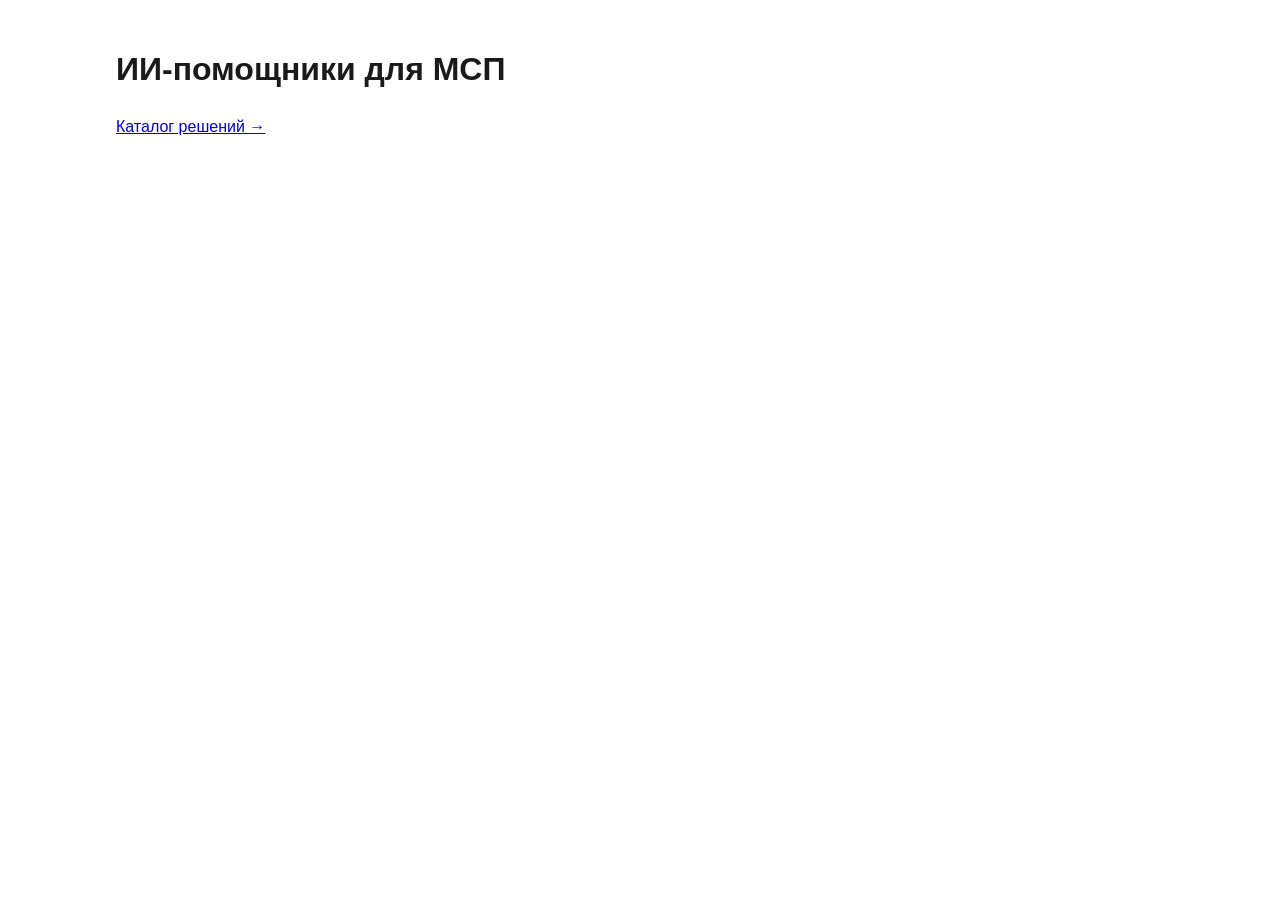
==== index.html @ 1ff03e59 "Initial catalog page" ====
<!DOCTYPE html>
<html lang="ru">
<head>
  <meta charset="UTF-8">
  <meta name="viewport" content="width=device-width, initial-scale=1">
  <title>ИИ-помощники для МСП</title>
  <link rel="stylesheet" href="styles.css">
</head>
<body>
  <main class="container">
    <h1>ИИ-помощники для МСП</h1>
    <p><a href="catalog.html">Каталог решений →</a></p>
  </main>
</body>
</html>
---- styles.css ----
:root {
  --bg: #ffffff;
  --fg: #1a1a1a;
  --muted: #6b7280;
  --border: #e5e7eb;
  --accent: #1f4e79;
  --surface: #f9fafb;
  --radius: 8px;
  --font: -apple-system, BlinkMacSystemFont, "Segoe UI", Roboto,
          "Helvetica Neue", Arial, sans-serif;
}

* { box-sizing: border-box; }

body {
  margin: 0;
  font-family: var(--font);
  color: var(--fg);
  background: var(--bg);
  font-size: 16px;
  line-height: 1.5;
}

.container {
  max-width: 1080px;
  margin: 0 auto;
  padding: 24px 16px 64px;
}

.page-header h1 {
  font-size: 28px;
  font-weight: 600;
  letter-spacing: -0.01em;
  margin: 0 0 8px;
}

.lead {
  color: var(--muted);
  max-width: 720px;
  margin: 0 0 32px;
}

.block { margin-bottom: 48px; }

.block h2 {
  font-size: 20px;
  font-weight: 600;
  margin: 0 0 8px;
}

.block-note {
  color: var(--muted);
  font-size: 14px;
  max-width: 720px;
  margin: 0 0 16px;
}

.page-footer {
  border-top: 1px solid var(--border);
  padding-top: 16px;
  color: var(--muted);
  font-size: 13px;
}

.page-footer a { color: var(--accent); text-decoration: none; }
.page-footer a:hover { text-decoration: underline; }

.muted { color: var(--muted); }

/* Таблица */
.table-wrap { width: 100%; overflow-x: auto; }

.catalog-table {
  width: 100%;
  border-collapse: collapse;
  font-size: 14px;
}

.catalog-table th,
.catalog-table td {
  text-align: left;
  padding: 12px;
  border-bottom: 1px solid var(--border);
  vertical-align: top;
}

.catalog-table th {
  background: var(--surface);
  font-weight: 600;
  font-size: 12px;
  color: var(--muted);
  text-transform: uppercase;
  letter-spacing: 0.03em;
}

.catalog-table a {
  color: var(--accent);
  text-decoration: none;
  word-break: break-word;
}
.catalog-table a:hover { text-decoration: underline; }

@media (min-width: 721px) {
  .catalog-table th:nth-child(1), .catalog-table td:nth-child(1) { width: 22%; }
  .catalog-table th:nth-child(2), .catalog-table td:nth-child(2) { width: 16%; }
  .catalog-table th:nth-child(3), .catalog-table td:nth-child(3) { width: 40%; }
  .catalog-table th:nth-child(4), .catalog-table td:nth-child(4) { width: 22%; }
}

/* Мобильный режим: строки таблицы превращаются в карточки */
@media (max-width: 720px) {
  .catalog-table,
  .catalog-table thead,
  .catalog-table tbody,
  .catalog-table tr,
  .catalog-table td { display: block; width: 100%; }

  .catalog-table thead { display: none; }

  .catalog-table tr {
    border: 1px solid var(--border);
    border-radius: var(--radius);
    margin-bottom: 12px;
    padding: 4px 0;
  }

  .catalog-table td {
    border: none;
    padding: 8px 14px;
  }

  .catalog-table td::before {
    content: attr(data-label);
    display: block;
    font-size: 11px;
    text-transform: uppercase;
    letter-spacing: 0.05em;
    color: var(--muted);
    margin-bottom: 2px;
  }

  .catalog-table td:first-child::before { display: none; }
  .catalog-table td:first-child { padding-top: 14px; }
}
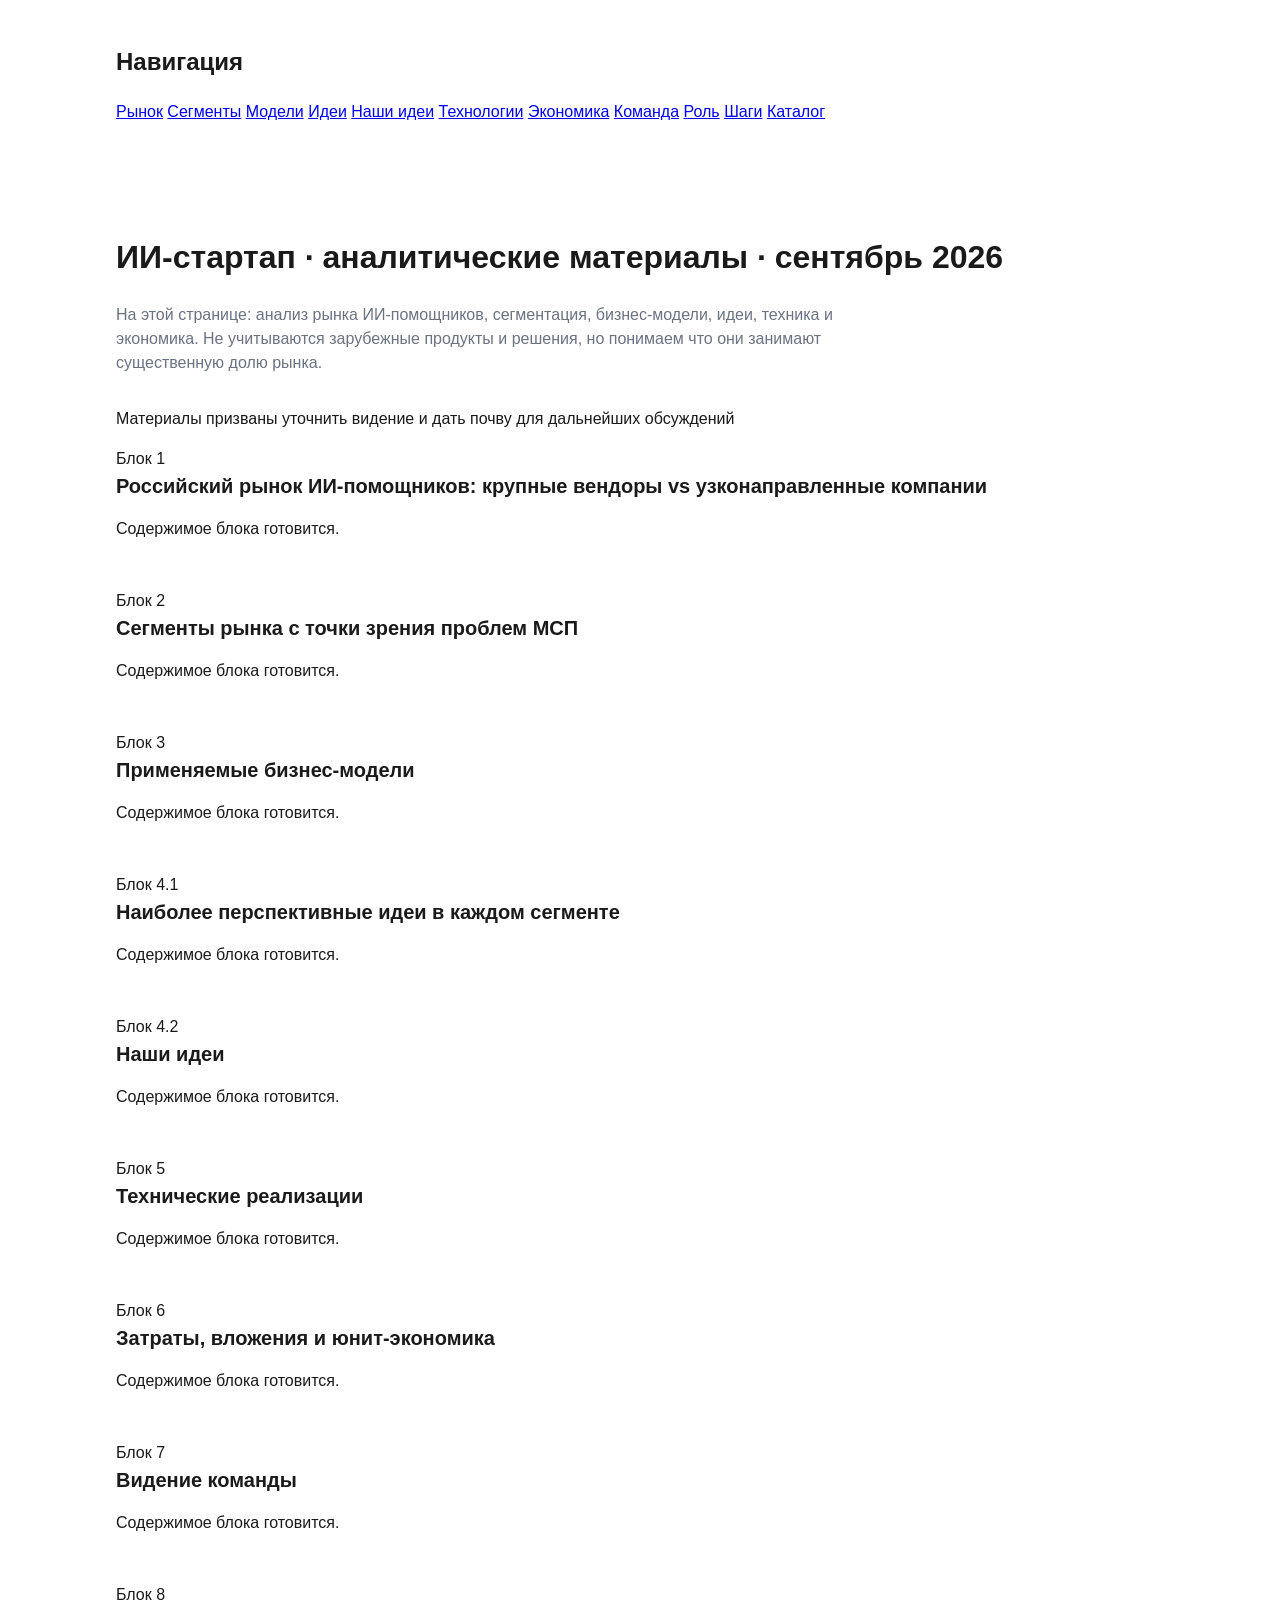
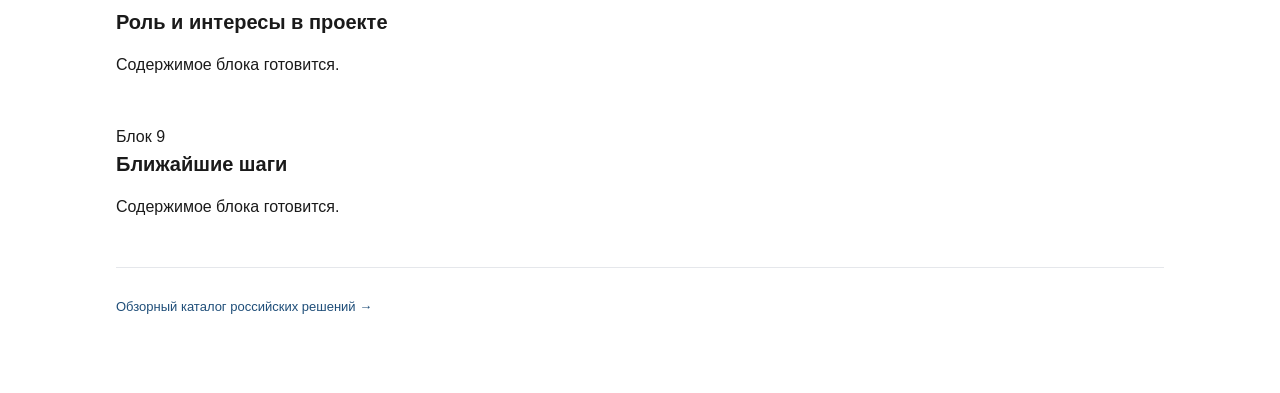
==== commit 1ec3e45f: "base struct index.html" ====
--- a/index.html
+++ b/index.html
@@ -3,13 +3,153 @@
 <head>
   <meta charset="UTF-8">
   <meta name="viewport" content="width=device-width, initial-scale=1">
-  <title>ИИ-помощники для МСП</title>
+  <title>ИИ-помощник — концепция</title>
   <link rel="stylesheet" href="styles.css">
 </head>
 <body>
+
+  <nav class="topnav">
+    <div class="container topnav-inner">
+      <h1>Навигация</h1>
+      <div class="topnav-links">
+        <a href="#block-1">Рынок</a>
+        <a href="#block-2">Сегменты</a>
+        <a href="#block-3">Модели</a>
+        <a href="#block-4-1">Идеи</a>
+        <a href="#block-4-2">Наши идеи</a>
+        <a href="#block-5">Технологии</a>
+        <a href="#block-6">Экономика</a>
+        <a href="#block-7">Команда</a>
+        <a href="#block-8">Роль</a>
+        <a href="#block-9">Шаги</a>
+        <a href="catalog.html" class="topnav-cta">Каталог</a>
+      </div>
+    </div>
+  </nav>
+
   <main class="container">
-    <h1>ИИ-помощники для МСП</h1>
-    <p><a href="catalog.html">Каталог решений →</a></p>
+    <h1>ИИ-стартап · аналитические материалы · сентябрь 2026</h1>
+    <section class="hero">
+      <p class="lead">
+        На этой странице: анализ рынка ИИ-помощников, сегментация, бизнес-модели, идеи, техника и экономика. Не учитываются зарубежные продукты и решения, но понимаем что они занимают существенную долю рынка.
+      </p>
+      <p class="hero-meta">Материалы призваны уточнить видение и дать почву для дальнейших обсуждений</p>
+    </section>
+
+    <!-- БЛОК 1 -->
+    <section id="block-1" class="block">
+      <div class="block-header">
+        <span class="block-num">Блок 1</span>
+        <h2>Российский рынок ИИ-помощников: крупные вендоры vs узконаправленные компании</h2>
+      </div>
+      <div class="block-body">
+        <p class="placeholder">Содержимое блока готовится.</p>
+      </div>
+    </section>
+
+    <!-- БЛОК 2 -->
+    <section id="block-2" class="block">
+      <div class="block-header">
+        <span class="block-num">Блок 2</span>
+        <h2>Сегменты рынка с точки зрения проблем МСП</h2>
+      </div>
+      <div class="block-body">
+        <p class="placeholder">Содержимое блока готовится.</p>
+      </div>
+    </section>
+
+    <!-- БЛОК 3 -->
+    <section id="block-3" class="block">
+      <div class="block-header">
+        <span class="block-num">Блок 3</span>
+        <h2>Применяемые бизнес-модели</h2>
+      </div>
+      <div class="block-body">
+        <p class="placeholder">Содержимое блока готовится.</p>
+      </div>
+    </section>
+
+    <!-- БЛОК 4.1 -->
+    <section id="block-4-1" class="block">
+      <div class="block-header">
+        <span class="block-num">Блок 4.1</span>
+        <h2>Наиболее перспективные идеи в каждом сегменте</h2>
+      </div>
+      <div class="block-body">
+        <p class="placeholder">Содержимое блока готовится.</p>
+      </div>
+    </section>
+
+    <!-- БЛОК 4.2 -->
+    <section id="block-4-2" class="block">
+      <div class="block-header">
+        <span class="block-num">Блок 4.2</span>
+        <h2>Наши идеи</h2>
+      </div>
+      <div class="block-body">
+        <p class="placeholder">Содержимое блока готовится.</p>
+      </div>
+    </section>
+
+    <!-- БЛОК 5 -->
+    <section id="block-5" class="block">
+      <div class="block-header">
+        <span class="block-num">Блок 5</span>
+        <h2>Технические реализации</h2>
+      </div>
+      <div class="block-body">
+        <p class="placeholder">Содержимое блока готовится.</p>
+      </div>
+    </section>
+
+    <!-- БЛОК 6 -->
+    <section id="block-6" class="block">
+      <div class="block-header">
+        <span class="block-num">Блок 6</span>
+        <h2>Затраты, вложения и юнит-экономика</h2>
+      </div>
+      <div class="block-body">
+        <p class="placeholder">Содержимое блока готовится.</p>
+      </div>
+    </section>
+
+    <!-- БЛОК 7 -->
+    <section id="block-7" class="block">
+      <div class="block-header">
+        <span class="block-num">Блок 7</span>
+        <h2>Видение команды</h2>
+      </div>
+      <div class="block-body">
+        <p class="placeholder">Содержимое блока готовится.</p>
+      </div>
+    </section>
+
+    <!-- БЛОК 8 -->
+    <section id="block-8" class="block">
+      <div class="block-header">
+        <span class="block-num">Блок 8</span>
+        <h2>Роль и интересы в проекте</h2>
+      </div>
+      <div class="block-body">
+        <p class="placeholder">Содержимое блока готовится.</p>
+      </div>
+    </section>
+
+    <!-- БЛОК 9 -->
+    <section id="block-9" class="block">
+      <div class="block-header">
+        <span class="block-num">Блок 9</span>
+        <h2>Ближайшие шаги</h2>
+      </div>
+      <div class="block-body">
+        <p class="placeholder">Содержимое блока готовится.</p>
+      </div>
+    </section>
+
+    <footer class="page-footer">
+      <p><a href="catalog.html">Обзорный каталог российских решений →</a></p>
+    </footer>
+
   </main>
 </body>
 </html>
--- a/styles.css
+++ b/styles.css
@@ -141,4 +141,173 @@
 
   .catalog-table td:first-child::before { display: none; }
   .catalog-table td:first-child { padding-top: 14px; }
+
+  /* Метка сегмента */
+.tag {
+  display: inline-block;
+  padding: 2px 8px;
+  font-size: 12px;
+  line-height: 1.4;
+  color: var(--accent);
+  background: var(--surface);
+  border: 1px solid var(--border);
+  border-radius: 999px;
+  white-space: nowrap;
+}
+
+/* Ширины колонок на десктопе */
+@media (min-width: 721px) {
+  .catalog-table th:nth-child(1), .catalog-table td:nth-child(1) { width: 18%; }
+  .catalog-table th:nth-child(2), .catalog-table td:nth-child(2) { width: 15%; }
+  .catalog-table th:nth-child(3), .catalog-table td:nth-child(3) { width: 13%; }
+  .catalog-table th:nth-child(4), .catalog-table td:nth-child(4) { width: 32%; }
+  .catalog-table th:nth-child(5), .catalog-table td:nth-child(5) { width: 22%; }
+}
+.filter-bar {
+  display: flex;
+  flex-wrap: wrap;
+  align-items: center;
+  gap: 8px;
+  margin: 0 0 32px;
+  font-size: 14px;
+}
+
+.filter-bar label {
+  color: var(--muted);
+}
+
+.filter-bar select {
+  font: inherit;
+  padding: 6px 10px;
+  border: 1px solid var(--border);
+  border-radius: var(--radius);
+  background: var(--bg);
+  color: var(--fg);
+}
+
+.filter-bar select:focus {
+  outline: 2px solid var(--accent);
+  outline-offset: 1px;
+}
+
+/* Верхняя навигация */
+.topnav {
+  position: sticky;
+  top: 0;
+  z-index: 10;
+  background: var(--bg);
+  border-bottom: 1px solid var(--border);
+}
+
+.topnav-inner {
+  display: flex;
+  align-items: center;
+  justify-content: space-between;
+  gap: 16px;
+  padding-top: 10px;
+  padding-bottom: 10px;
+}
+
+.topnav-title {
+  font-weight: 600;
+  font-size: 14px;
+  white-space: nowrap;
+}
+
+.topnav-links {
+  display: flex;
+  gap: 14px;
+  overflow-x: auto;
+  font-size: 13px;
+  scrollbar-width: none;
+}
+.topnav-links::-webkit-scrollbar { display: none; }
+
+.topnav-links a {
+  color: var(--muted);
+  text-decoration: none;
+  white-space: nowrap;
+  padding: 4px 0;
+}
+.topnav-links a:hover { color: var(--accent); }
+
+.topnav-cta {
+  color: var(--accent) !important;
+  font-weight: 500;
+}
+
+/* Hero */
+.hero {
+  padding: 48px 0 32px;
+  border-bottom: 1px solid var(--border);
+  margin-bottom: 40px;
+}
+
+.hero h1 {
+  font-size: 34px;
+  font-weight: 600;
+  letter-spacing: -0.02em;
+  line-height: 1.2;
+  margin: 0 0 16px;
+  max-width: 780px;
+}
+
+.hero .lead {
+  font-size: 17px;
+  max-width: 720px;
+  margin: 0 0 20px;
+}
+
+.hero-meta {
+  font-size: 13px;
+  color: var(--muted);
+  margin: 0;
+}
+
+/* Блоки-слайды */
+.block {
+  padding: 40px 0;
+  border-top: 1px solid var(--border);
+  scroll-margin-top: 60px;
+}
+
+.block-header {
+  margin-bottom: 24px;
+}
+
+.block-num {
+  display: inline-block;
+  font-size: 12px;
+  font-weight: 600;
+  text-transform: uppercase;
+  letter-spacing: 0.06em;
+  color: var(--accent);
+  margin-bottom: 8px;
+}
+
+.block h2 {
+  font-size: 24px;
+  font-weight: 600;
+  letter-spacing: -0.01em;
+  margin: 0;
+  max-width: 800px;
+}
+
+.block-body {
+  font-size: 15px;
+  max-width: 860px;
+}
+
+.placeholder {
+  color: var(--muted);
+  font-style: italic;
+  margin: 0;
+}
+
+@media (max-width: 720px) {
+  .hero h1 { font-size: 26px; }
+  .block h2 { font-size: 20px; }
+  .topnav-title { display: none; }
+}
+
 }
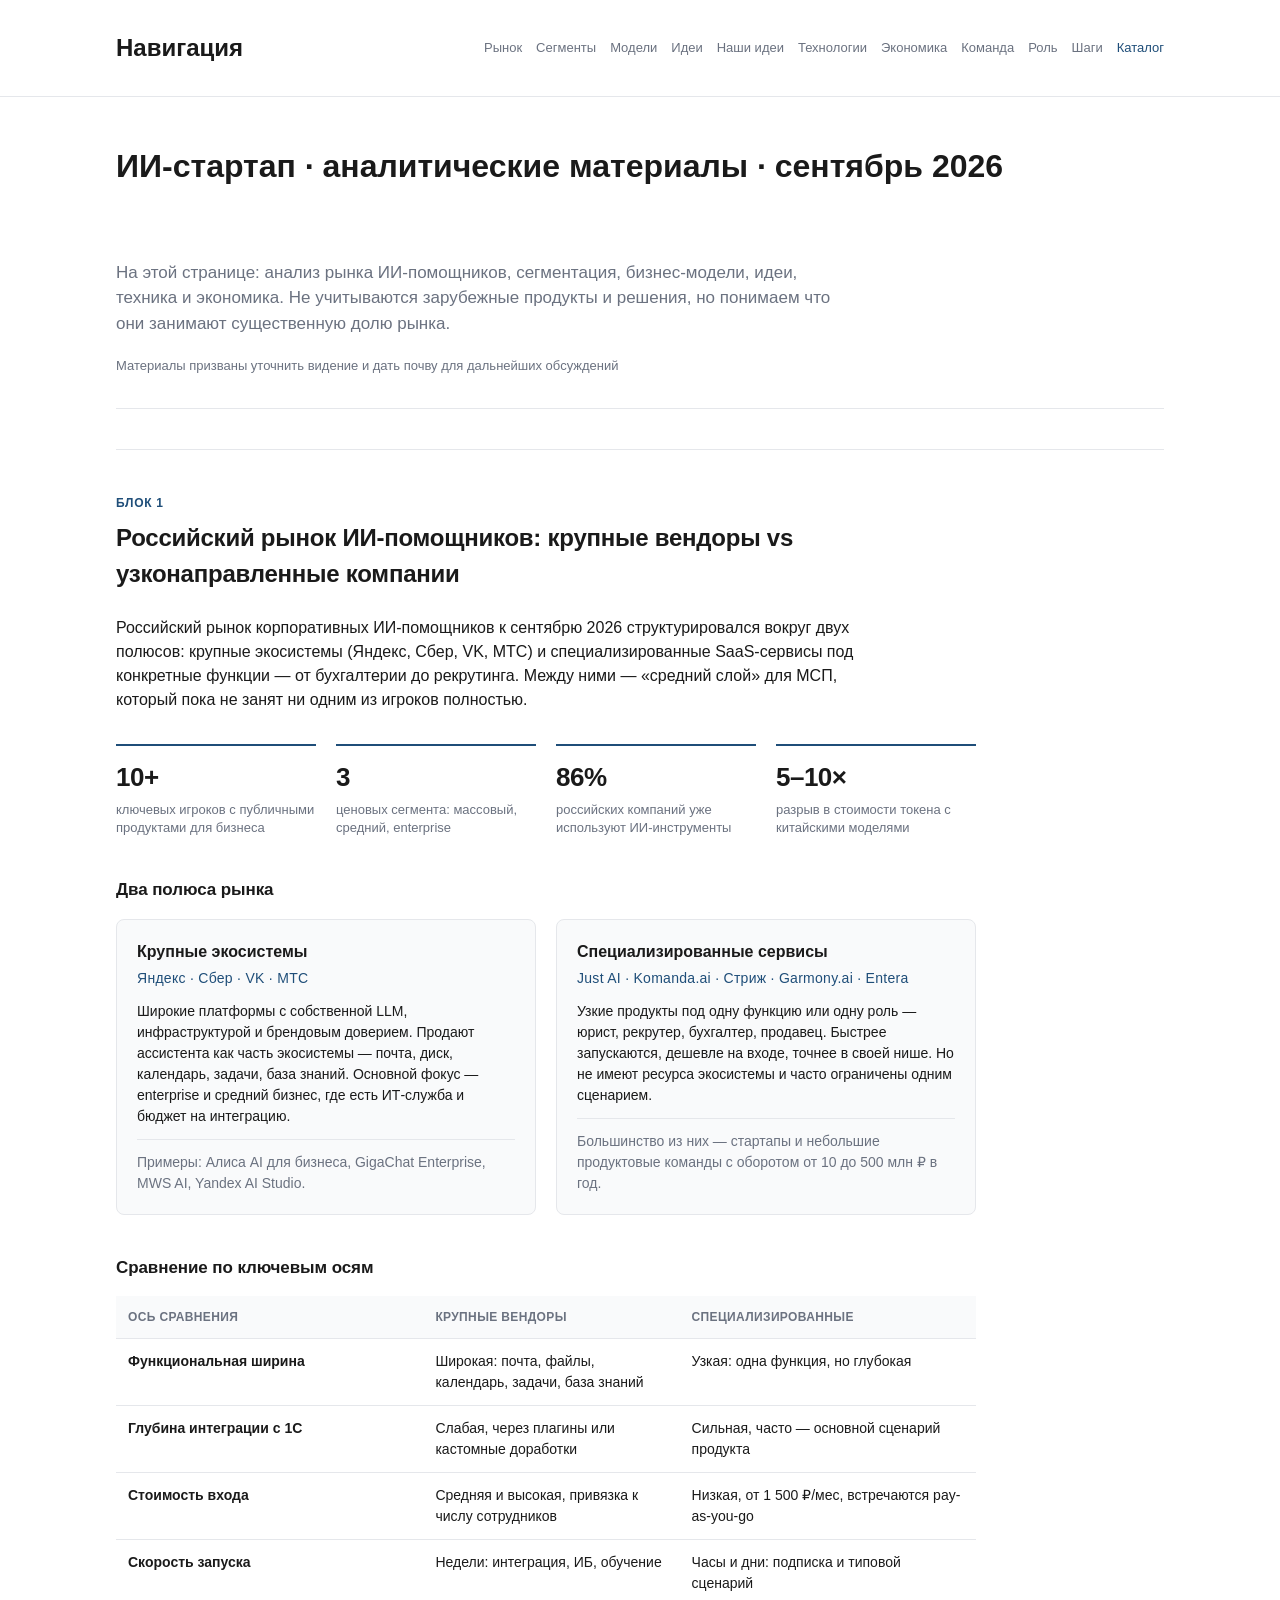
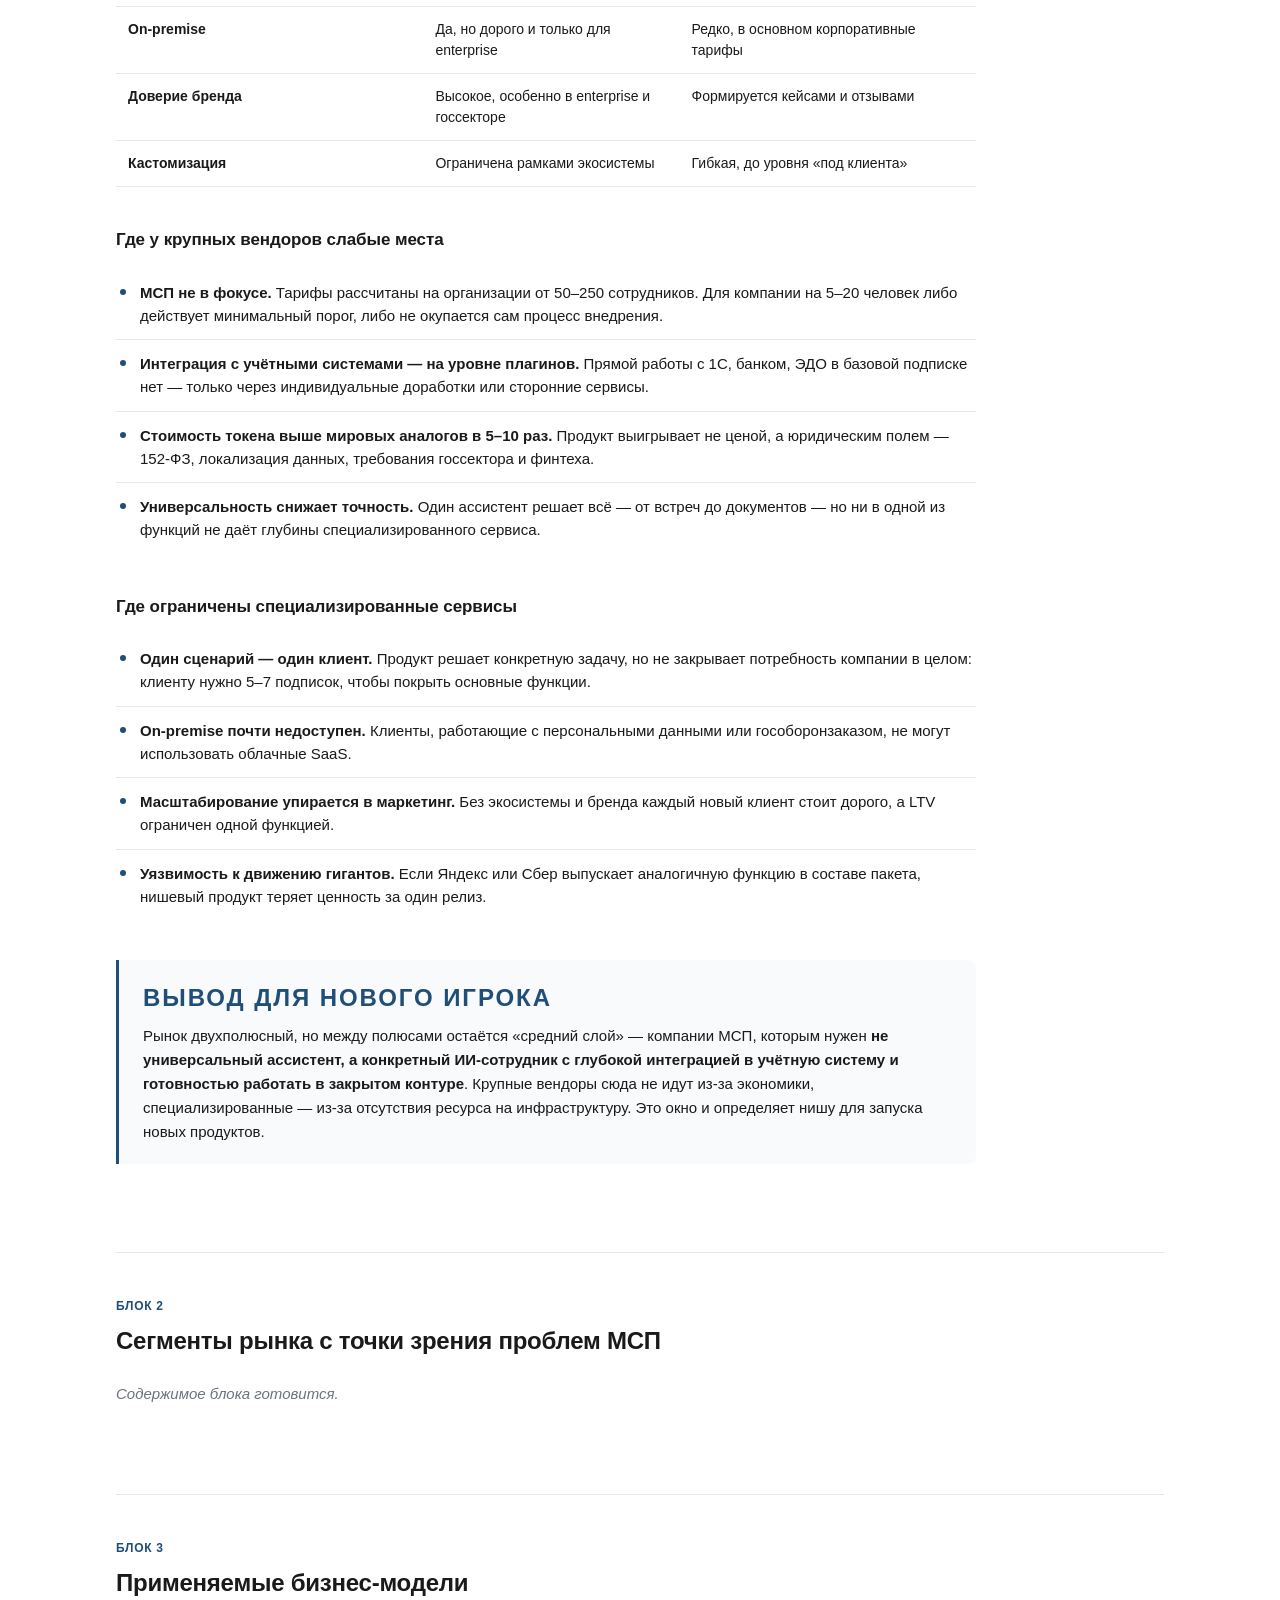
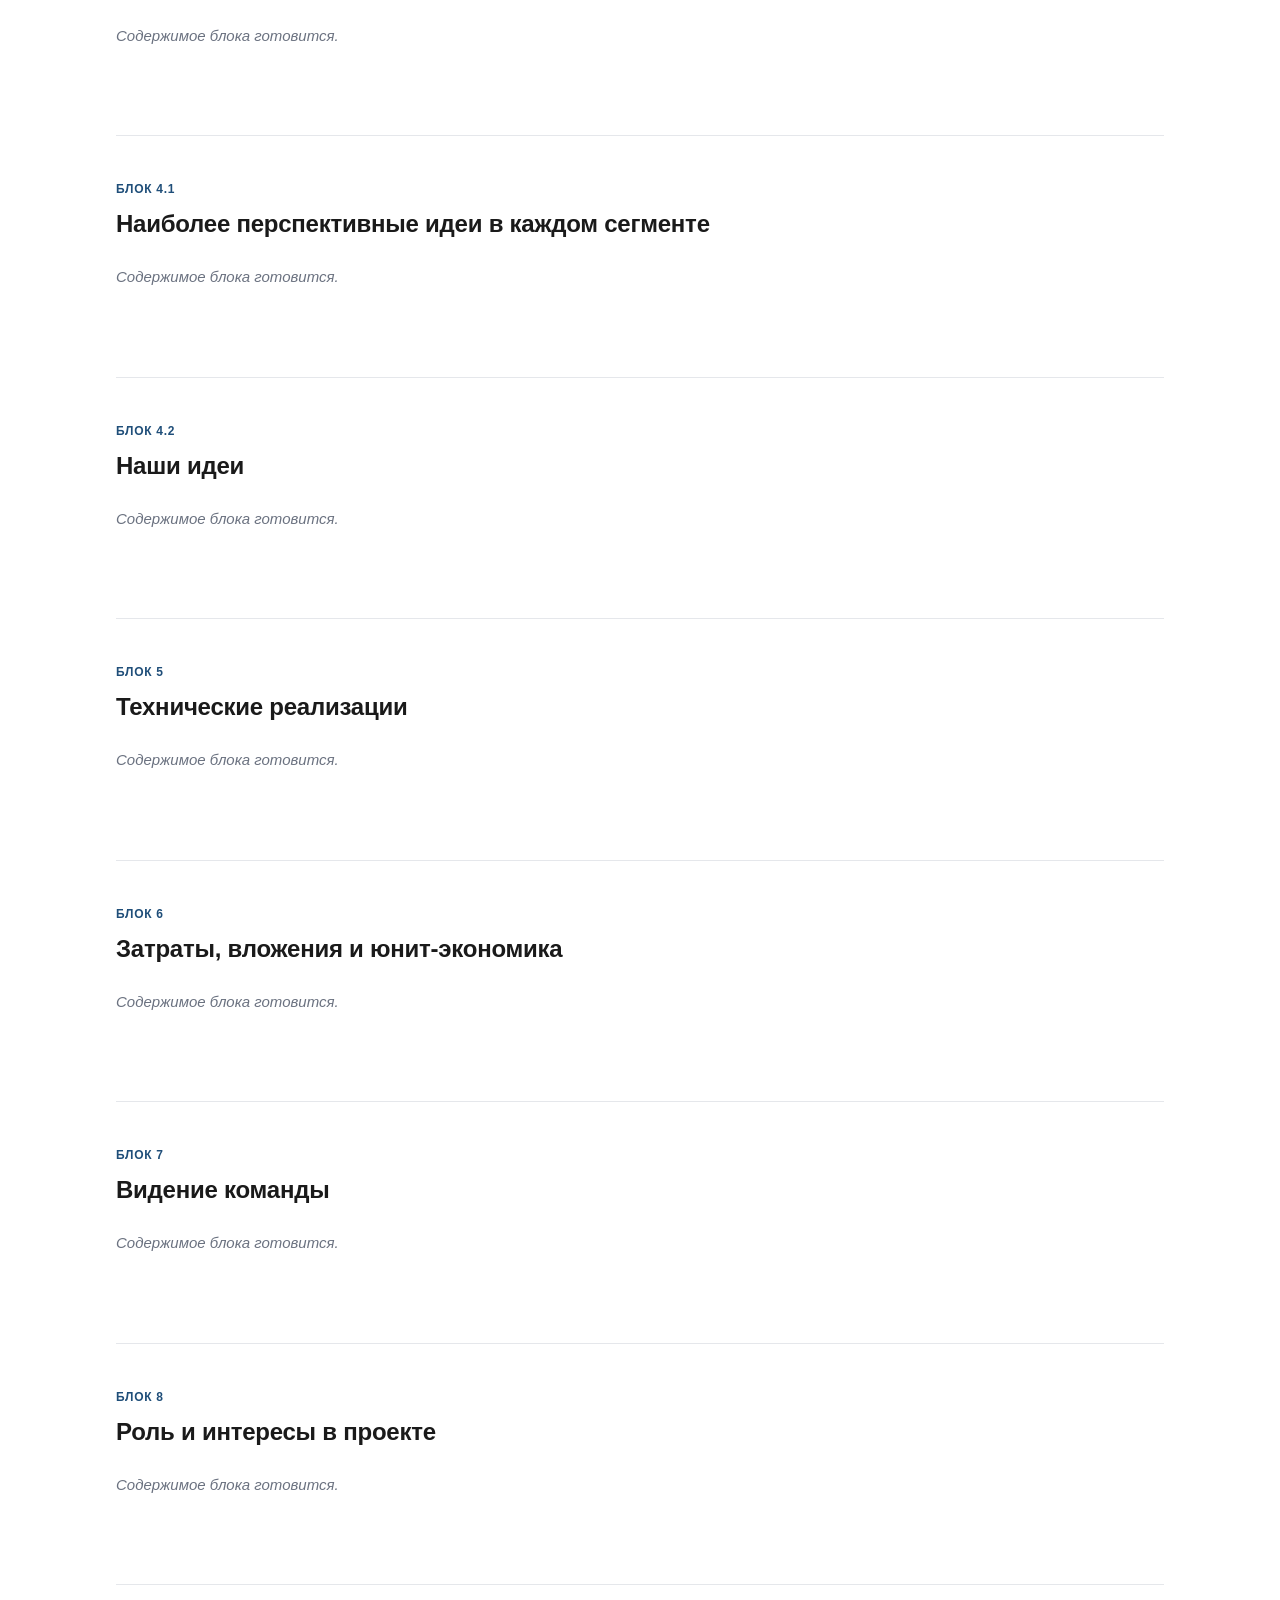
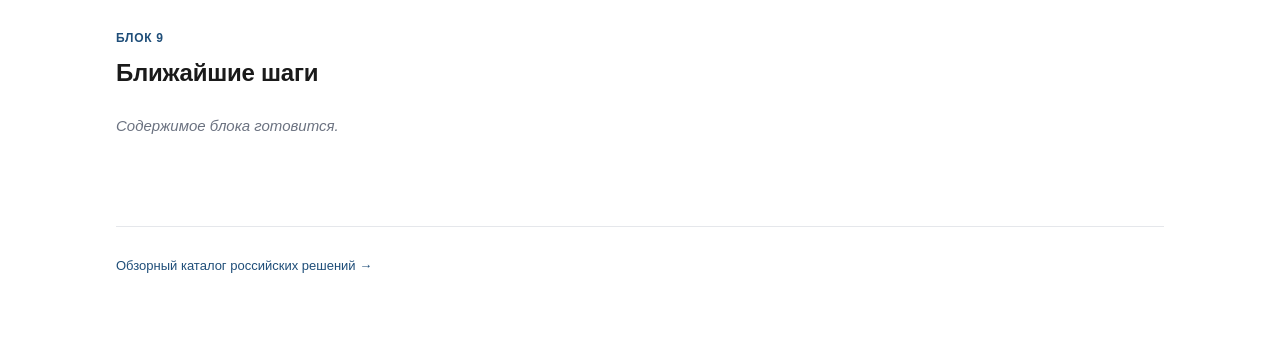
==== commit d036a3be: "block 1" ====
--- a/index.html
+++ b/index.html
@@ -42,9 +42,182 @@
         <span class="block-num">Блок 1</span>
         <h2>Российский рынок ИИ-помощников: крупные вендоры vs узконаправленные компании</h2>
       </div>
-      <div class="block-body">
-        <p class="placeholder">Содержимое блока готовится.</p>
-      </div>
+<div class="block-body">
+
+  <p class="lead">
+    Российский рынок корпоративных ИИ-помощников к сентябрю 2026 структурировался
+    вокруг двух полюсов: крупные экосистемы (Яндекс, Сбер, VK, МТС) и
+    специализированные SaaS-сервисы под конкретные функции — от бухгалтерии
+    до рекрутинга. Между ними — «средний слой» для МСП, который пока не занят
+    ни одним из игроков полностью.
+  </p>
+
+  <div class="stats">
+    <div class="stat">
+      <span class="stat-value">10+</span>
+      <span class="stat-label">ключевых игроков с публичными продуктами для бизнеса</span>
+    </div>
+    <div class="stat">
+      <span class="stat-value">3</span>
+      <span class="stat-label">ценовых сегмента: массовый, средний, enterprise</span>
+    </div>
+    <div class="stat">
+      <span class="stat-value">86%</span>
+      <span class="stat-label">российских компаний уже используют ИИ-инструменты</span>
+    </div>
+    <div class="stat">
+      <span class="stat-value">5–10×</span>
+      <span class="stat-label">разрыв в стоимости токена с китайскими моделями</span>
+    </div>
+  </div>
+
+  <h3 class="subsection">Два полюса рынка</h3>
+
+  <div class="two-col">
+    <div class="card">
+      <h4>Крупные экосистемы</h4>
+      <p class="card-tagline">Яндекс · Сбер · VK · МТС</p>
+      <p>
+        Широкие платформы с собственной LLM, инфраструктурой и брендовым
+        доверием. Продают ассистента как часть экосистемы — почта, диск,
+        календарь, задачи, база знаний. Основной фокус — enterprise и средний
+        бизнес, где есть ИТ-служба и бюджет на интеграцию.
+      </p>
+      <p class="card-note">
+        Примеры: Алиса AI для бизнеса, GigaChat Enterprise, MWS AI,
+        Yandex AI Studio.
+      </p>
+    </div>
+    <div class="card">
+      <h4>Специализированные сервисы</h4>
+      <p class="card-tagline">Just AI · Komanda.ai · Стриж · Garmony.ai · Entera</p>
+      <p>
+        Узкие продукты под одну функцию или одну роль — юрист, рекрутер,
+        бухгалтер, продавец. Быстрее запускаются, дешевле на входе, точнее
+        в своей нише. Но не имеют ресурса экосистемы и часто ограничены
+        одним сценарием.
+      </p>
+      <p class="card-note">
+        Большинство из них — стартапы и небольшие продуктовые команды
+        с оборотом от 10 до 500 млн ₽ в год.
+      </p>
+    </div>
+  </div>
+
+  <h3 class="subsection">Сравнение по ключевым осям</h3>
+
+  <div class="table-wrap">
+    <table class="catalog-table">
+      <thead>
+        <tr>
+          <th>Ось сравнения</th>
+          <th>Крупные вендоры</th>
+          <th>Специализированные</th>
+        </tr>
+      </thead>
+      <tbody>
+        <tr>
+          <td data-label="Ось сравнения"><strong>Функциональная ширина</strong></td>
+          <td data-label="Крупные вендоры">Широкая: почта, файлы, календарь, задачи, база знаний</td>
+          <td data-label="Специализированные">Узкая: одна функция, но глубокая</td>
+        </tr>
+        <tr>
+          <td data-label="Ось сравнения"><strong>Глубина интеграции с 1С</strong></td>
+          <td data-label="Крупные вендоры">Слабая, через плагины или кастомные доработки</td>
+          <td data-label="Специализированные">Сильная, часто — основной сценарий продукта</td>
+        </tr>
+        <tr>
+          <td data-label="Ось сравнения"><strong>Стоимость входа</strong></td>
+          <td data-label="Крупные вендоры">Средняя и высокая, привязка к числу сотрудников</td>
+          <td data-label="Специализированные">Низкая, от 1 500 ₽/мес, встречаются pay-as-you-go</td>
+        </tr>
+        <tr>
+          <td data-label="Ось сравнения"><strong>Скорость запуска</strong></td>
+          <td data-label="Крупные вендоры">Недели: интеграция, ИБ, обучение</td>
+          <td data-label="Специализированные">Часы и дни: подписка и типовой сценарий</td>
+        </tr>
+        <tr>
+          <td data-label="Ось сравнения"><strong>On-premise</strong></td>
+          <td data-label="Крупные вендоры">Да, но дорого и только для enterprise</td>
+          <td data-label="Специализированные">Редко, в основном корпоративные тарифы</td>
+        </tr>
+        <tr>
+          <td data-label="Ось сравнения"><strong>Доверие бренда</strong></td>
+          <td data-label="Крупные вендоры">Высокое, особенно в enterprise и госсекторе</td>
+          <td data-label="Специализированные">Формируется кейсами и отзывами</td>
+        </tr>
+        <tr>
+          <td data-label="Ось сравнения"><strong>Кастомизация</strong></td>
+          <td data-label="Крупные вендоры">Ограничена рамками экосистемы</td>
+          <td data-label="Специализированные">Гибкая, до уровня «под клиента»</td>
+        </tr>
+      </tbody>
+    </table>
+  </div>
+
+  <h3 class="subsection">Где у крупных вендоров слабые места</h3>
+
+  <ul class="point-list">
+    <li>
+      <strong>МСП не в фокусе.</strong> Тарифы рассчитаны на организации
+      от 50–250 сотрудников. Для компании на 5–20 человек либо действует
+      минимальный порог, либо не окупается сам процесс внедрения.
+    </li>
+    <li>
+      <strong>Интеграция с учётными системами — на уровне плагинов.</strong>
+      Прямой работы с 1С, банком, ЭДО в базовой подписке нет — только через
+      индивидуальные доработки или сторонние сервисы.
+    </li>
+    <li>
+      <strong>Стоимость токена выше мировых аналогов в 5–10 раз.</strong>
+      Продукт выигрывает не ценой, а юридическим полем — 152-ФЗ,
+      локализация данных, требования госсектора и финтеха.
+    </li>
+    <li>
+      <strong>Универсальность снижает точность.</strong> Один ассистент
+      решает всё — от встреч до документов — но ни в одной из функций
+      не даёт глубины специализированного сервиса.
+    </li>
+  </ul>
+
+  <h3 class="subsection">Где ограничены специализированные сервисы</h3>
+
+  <ul class="point-list">
+    <li>
+      <strong>Один сценарий — один клиент.</strong> Продукт решает конкретную
+      задачу, но не закрывает потребность компании в целом: клиенту нужно
+      5–7 подписок, чтобы покрыть основные функции.
+    </li>
+    <li>
+      <strong>On-premise почти недоступен.</strong> Клиенты, работающие
+      с персональными данными или гособоронзаказом, не могут использовать
+      облачные SaaS.
+    </li>
+    <li>
+      <strong>Масштабирование упирается в маркетинг.</strong> Без экосистемы
+      и бренда каждый новый клиент стоит дорого, а LTV ограничен одной
+      функцией.
+    </li>
+    <li>
+      <strong>Уязвимость к движению гигантов.</strong> Если Яндекс или Сбер
+      выпускает аналогичную функцию в составе пакета, нишевый продукт
+      теряет ценность за один релиз.
+    </li>
+  </ul>
+
+  <div class="insight">
+    <span class="insight-label">Вывод для нового игрока</span>
+    <p>
+      Рынок двухполюсный, но между полюсами остаётся «средний слой» —
+      компании МСП, которым нужен <strong>не универсальный ассистент,
+      а конкретный ИИ-сотрудник с глубокой интеграцией в учётную систему
+      и готовностью работать в закрытом контуре</strong>. Крупные вендоры
+      сюда не идут из-за экономики, специализированные — из-за отсутствия
+      ресурса на инфраструктуру. Это окно и определяет нишу для запуска новых продуктов.
+    </p>
+  </div>
+
+</div>
     </section>
 
     <!-- БЛОК 2 -->
--- a/styles.css
+++ b/styles.css
@@ -142,6 +142,7 @@
   .catalog-table td:first-child::before { display: none; }
   .catalog-table td:first-child { padding-top: 14px; }
 
+}
   /* Метка сегмента */
 .tag {
   display: inline-block;
@@ -310,4 +311,161 @@
   .topnav-title { display: none; }
 }
 
+/* --- Контент внутри блоков --- */
+
+.subsection {
+  font-size: 17px;
+  font-weight: 600;
+  margin: 40px 0 16px;
+  letter-spacing: -0.005em;
+}
+
+.subsection:first-of-type { margin-top: 24px; }
+
+.block-body .lead {
+  font-size: 16px;
+  color: var(--fg);
+  max-width: 760px;
+  margin: 0 0 32px;
+}
+
+/* Статистика */
+.stats {
+  display: grid;
+  grid-template-columns: repeat(4, 1fr);
+  gap: 20px;
+  margin: 0 0 40px;
+}
+
+.stat {
+  border-top: 2px solid var(--accent);
+  padding-top: 12px;
+}
+
+.stat-value {
+  display: block;
+  font-size: 26px;
+  font-weight: 600;
+  letter-spacing: -0.02em;
+  color: var(--fg);
+  margin-bottom: 4px;
+}
+
+.stat-label {
+  display: block;
+  font-size: 13px;
+  color: var(--muted);
+  line-height: 1.4;
+}
+
+/* Две колонки карточек */
+.two-col {
+  display: grid;
+  grid-template-columns: 1fr 1fr;
+  gap: 20px;
+  margin-bottom: 8px;
+}
+
+.card {
+  border: 1px solid var(--border);
+  border-radius: var(--radius);
+  padding: 20px;
+  background: var(--surface);
+}
+
+.card h4 {
+  font-size: 16px;
+  font-weight: 600;
+  margin: 0 0 4px;
+}
+
+.card-tagline {
+  font-size: 12px;
+  color: var(--accent);
+  margin: 0 0 12px;
+  letter-spacing: 0.02em;
+}
+
+.card p {
+  font-size: 14px;
+  margin: 0 0 12px;
+}
+
+.card p:last-child { margin-bottom: 0; }
+
+.card-note {
+  font-size: 13px;
+  color: var(--muted);
+  border-top: 1px solid var(--border);
+  padding-top: 12px;
+  margin-top: 4px !important;
+}
+
+/* Список тезисов */
+.point-list {
+  list-style: none;
+  padding: 0;
+  margin: 0 0 32px;
+}
+
+.point-list li {
+  position: relative;
+  padding: 12px 0 12px 24px;
+  border-bottom: 1px solid var(--border);
+  font-size: 15px;
+  line-height: 1.55;
+}
+
+.point-list li:last-child { border-bottom: none; }
+
+.point-list li::before {
+  content: "";
+  position: absolute;
+  left: 4px;
+  top: 20px;
+  width: 6px;
+  height: 6px;
+  background: var(--accent);
+  border-radius: 50%;
+}
+
+.point-list strong { font-weight: 600; }
+
+/* Вывод */
+.insight {
+  margin-top: 40px;
+  padding: 20px 24px;
+  background: var(--surface);
+  border-left: 3px solid var(--accent);
+  border-radius: 0 var(--radius) var(--radius) 0;
+}
+
+.insight-label {
+  display: block;
+  font-size: 24px;
+  font-weight: 600;
+  text-transform: uppercase;
+  letter-spacing: 0.08em;
+  color: var(--accent);
+  margin-bottom: 8px;
+}
+
+.insight p {
+  margin: 0;
+  font-size: 15px;
+  line-height: 1.6;
+}
+
+/* Адаптив */
+@media (max-width: 720px) {
+  .stats {
+    grid-template-columns: 1fr 1fr;
+    gap: 16px;
+  }
+  .stat-value { font-size: 22px; }
+  .two-col { grid-template-columns: 1fr; }
+  .card { padding: 16px; }
+  .insight { padding: 16px 18px; }
+}
+
 }
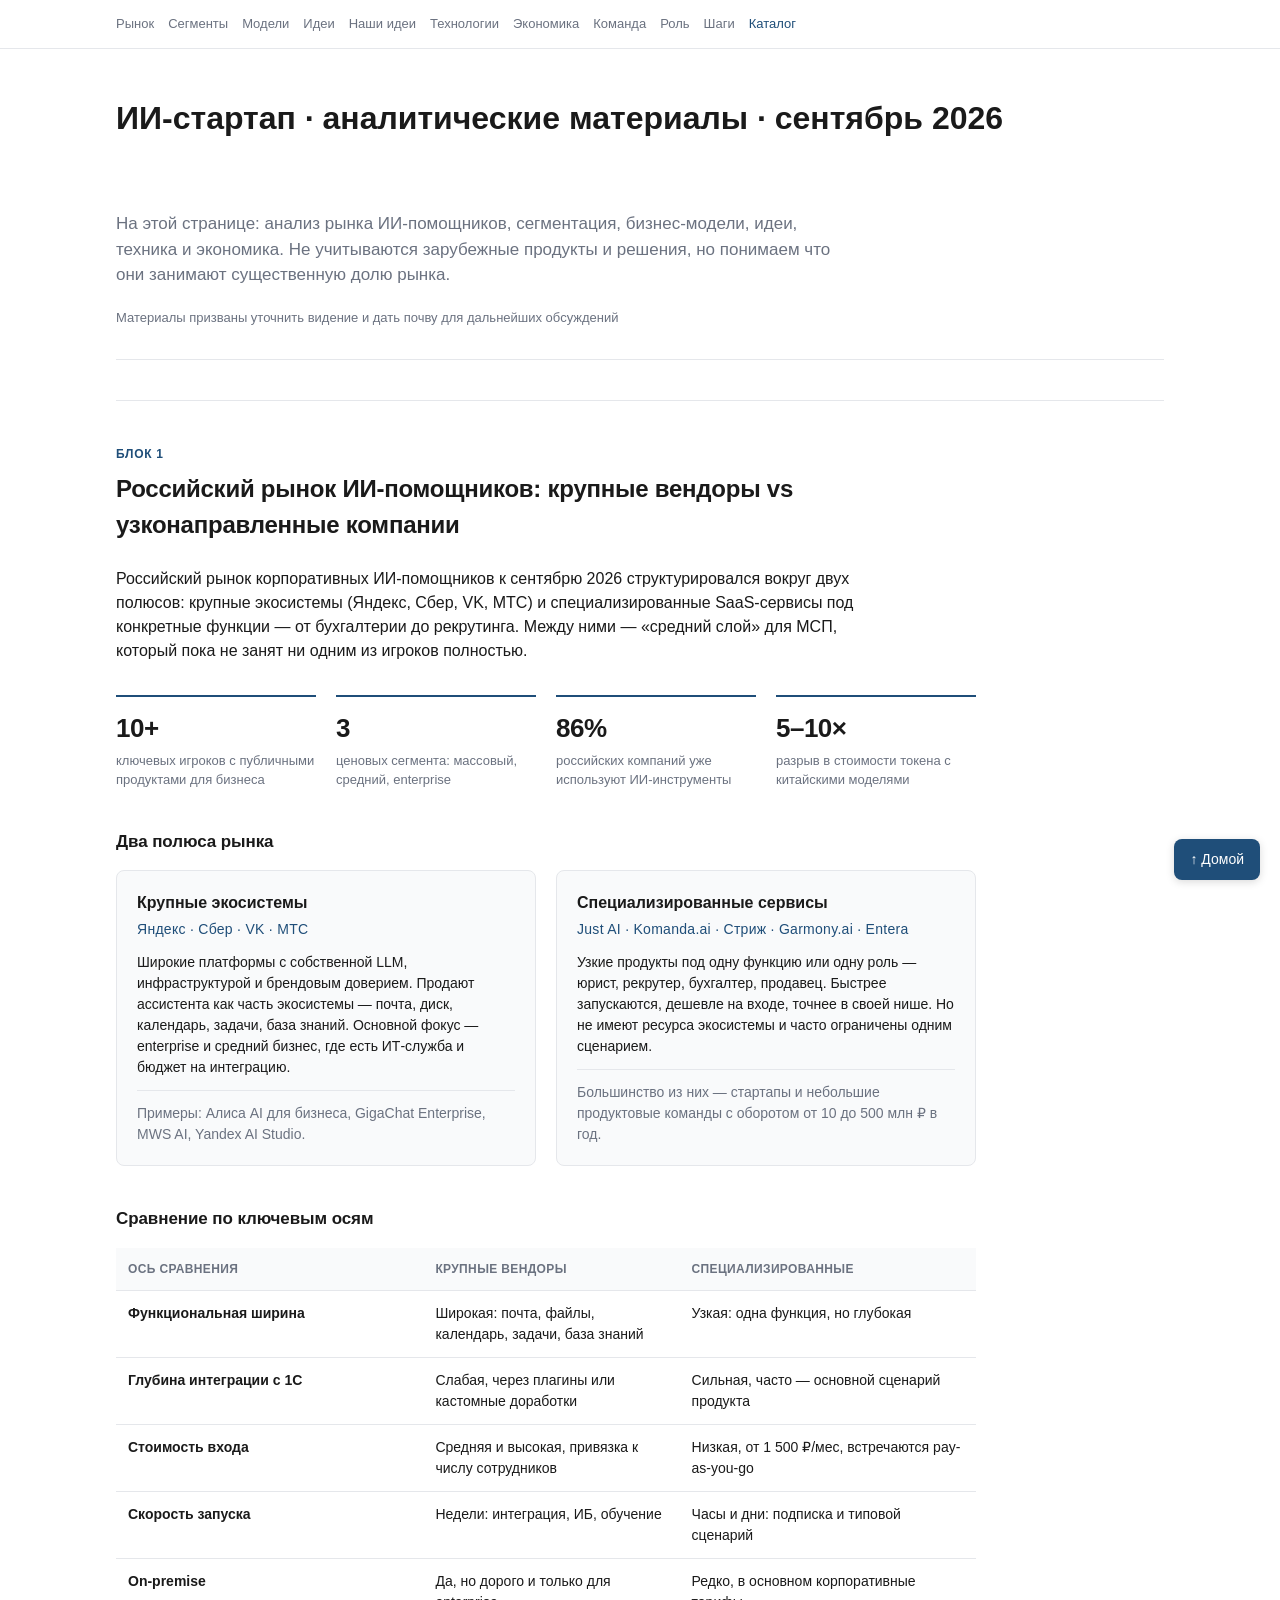
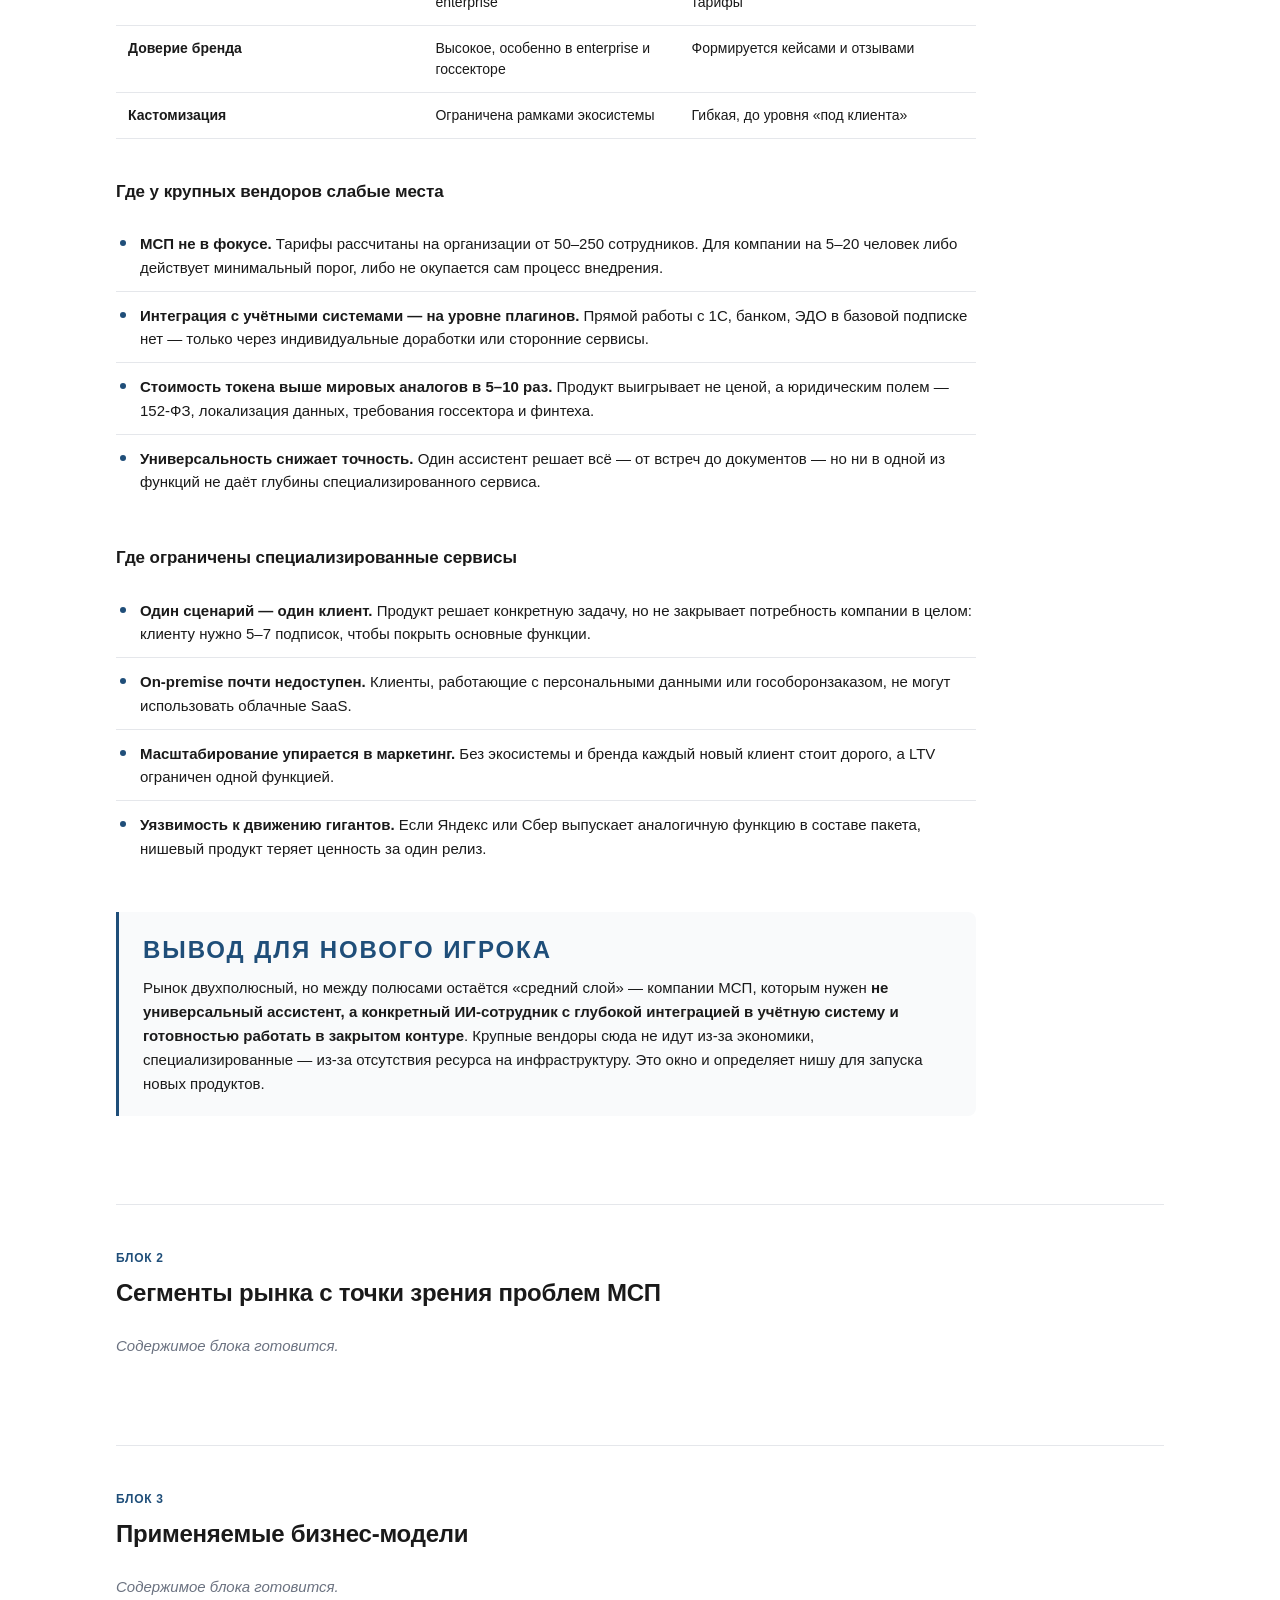
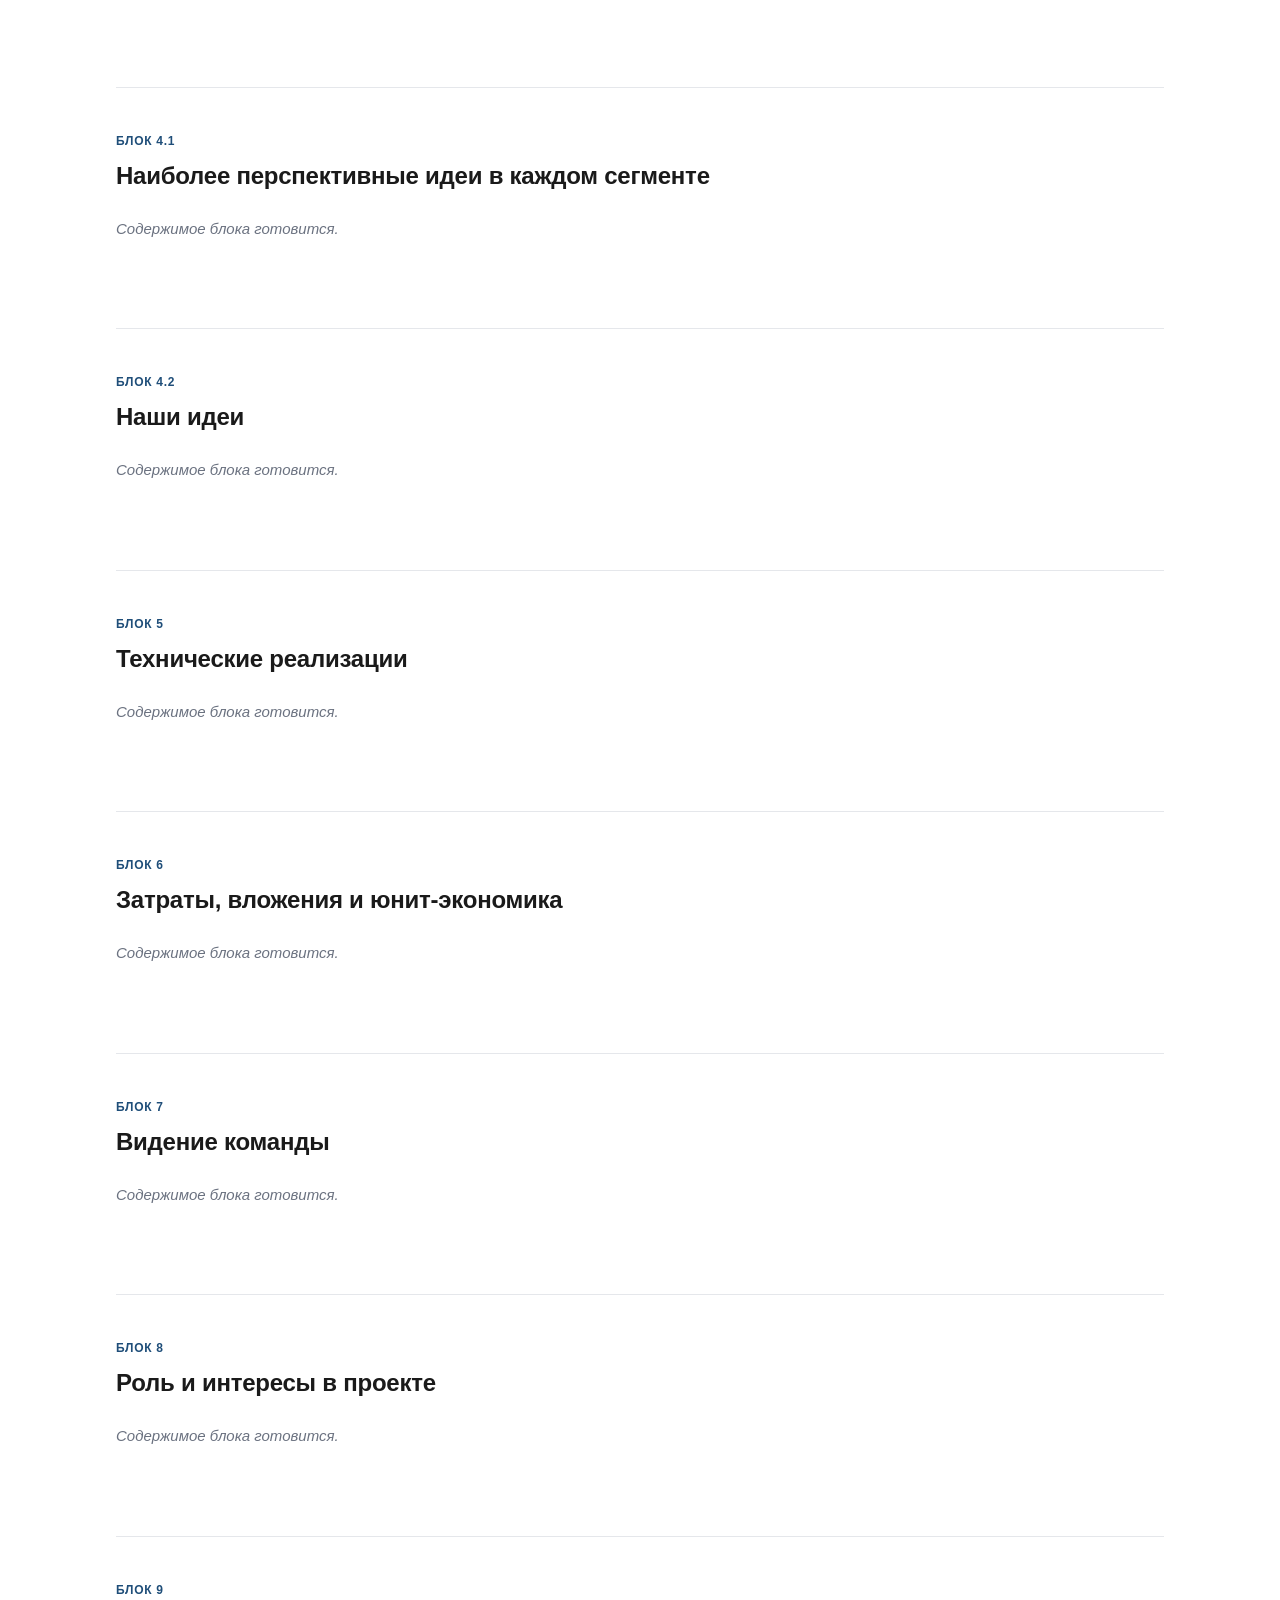
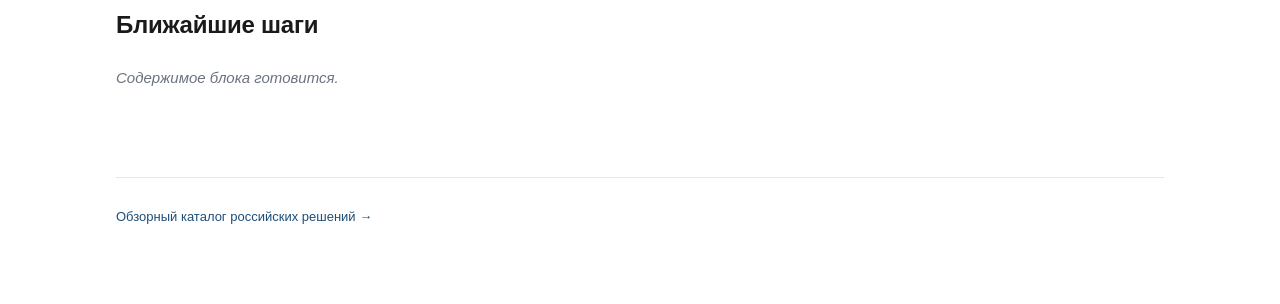
==== commit 5098889c: "ui/ux fixes" ====
--- a/index.html
+++ b/index.html
@@ -8,9 +8,11 @@
 </head>
 <body>
 
+<body>
+  <a id="top"></a>  <!-- якорь для кнопки "Домой" -->
+
   <nav class="topnav">
     <div class="container topnav-inner">
-      <h1>Навигация</h1>
       <div class="topnav-links">
         <a href="#block-1">Рынок</a>
         <a href="#block-2">Сегменты</a>
@@ -27,6 +29,9 @@
     </div>
   </nav>
 
+  <!-- Кнопка "Домой" -->
+  <a href="#top" class="back-to-top" aria-label="Вернуться наверх">↑ Домой</a>
+
   <main class="container">
     <h1>ИИ-стартап · аналитические материалы · сентябрь 2026</h1>
     <section class="hero">
--- a/styles.css
+++ b/styles.css
@@ -10,7 +10,11 @@
           "Helvetica Neue", Arial, sans-serif;
 }
 
-* { box-sizing: border-box; }
+html {
+  scroll-behavior: smooth;
+}
+
+*, *::before, *::after { box-sizing: border-box; }
 
 body {
   margin: 0;
@@ -202,9 +206,9 @@
 
 .topnav-inner {
   display: flex;
-  align-items: center;
-  justify-content: space-between;
-  gap: 16px;
+  flex-direction: column;     /* заголовок сверху, ссылки снизу */
+  align-items: flex-start;    /* выравнивание по левому краю */
+  gap: 10px;
   padding-top: 10px;
   padding-bottom: 10px;
 }
@@ -217,19 +221,21 @@
 
 .topnav-links {
   display: flex;
-  gap: 14px;
-  overflow-x: auto;
+  flex-wrap: wrap;            /* перенос на новую строку, если не влезают */
+  gap: 8px 14px;              /* отступы между ссылками */
   font-size: 13px;
-  scrollbar-width: none;
-}
+  width: 100%;
+}
+
 .topnav-links::-webkit-scrollbar { display: none; }
 
 .topnav-links a {
   color: var(--muted);
   text-decoration: none;
-  white-space: nowrap;
   padding: 4px 0;
-}
+  /* white-space: nowrap; — УДАЛИТЬ ЭТУ СТРОКУ */
+}
+
 .topnav-links a:hover { color: var(--accent); }
 
 .topnav-cta {
@@ -308,7 +314,6 @@
 @media (max-width: 720px) {
   .hero h1 { font-size: 26px; }
   .block h2 { font-size: 20px; }
-  .topnav-title { display: none; }
 }
 
 /* --- Контент внутри блоков --- */
@@ -468,4 +473,27 @@
   .insight { padding: 16px 18px; }
 }
 
-}+/* Кнопка "Домой" */
+.back-to-top {
+  position: fixed;
+  right: 20px;
+  bottom: 20px;
+  z-index: 20;
+  background: var(--accent);
+  color: #ffffff;
+  padding: 10px 16px;
+  border-radius: var(--radius);
+  text-decoration: none;
+  font-size: 14px;
+  font-weight: 500;
+  box-shadow: 0 2px 8px rgba(0, 0, 0, 0.15);
+  transition: transform 0.2s ease, box-shadow 0.2s ease;
+}
+
+.back-to-top:hover {
+  transform: translateY(-2px);
+  box-shadow: 0 4px 12px rgba(0, 0, 0, 0.2);
+  text-decoration: none;
+  color: #ffffff;
+}
+
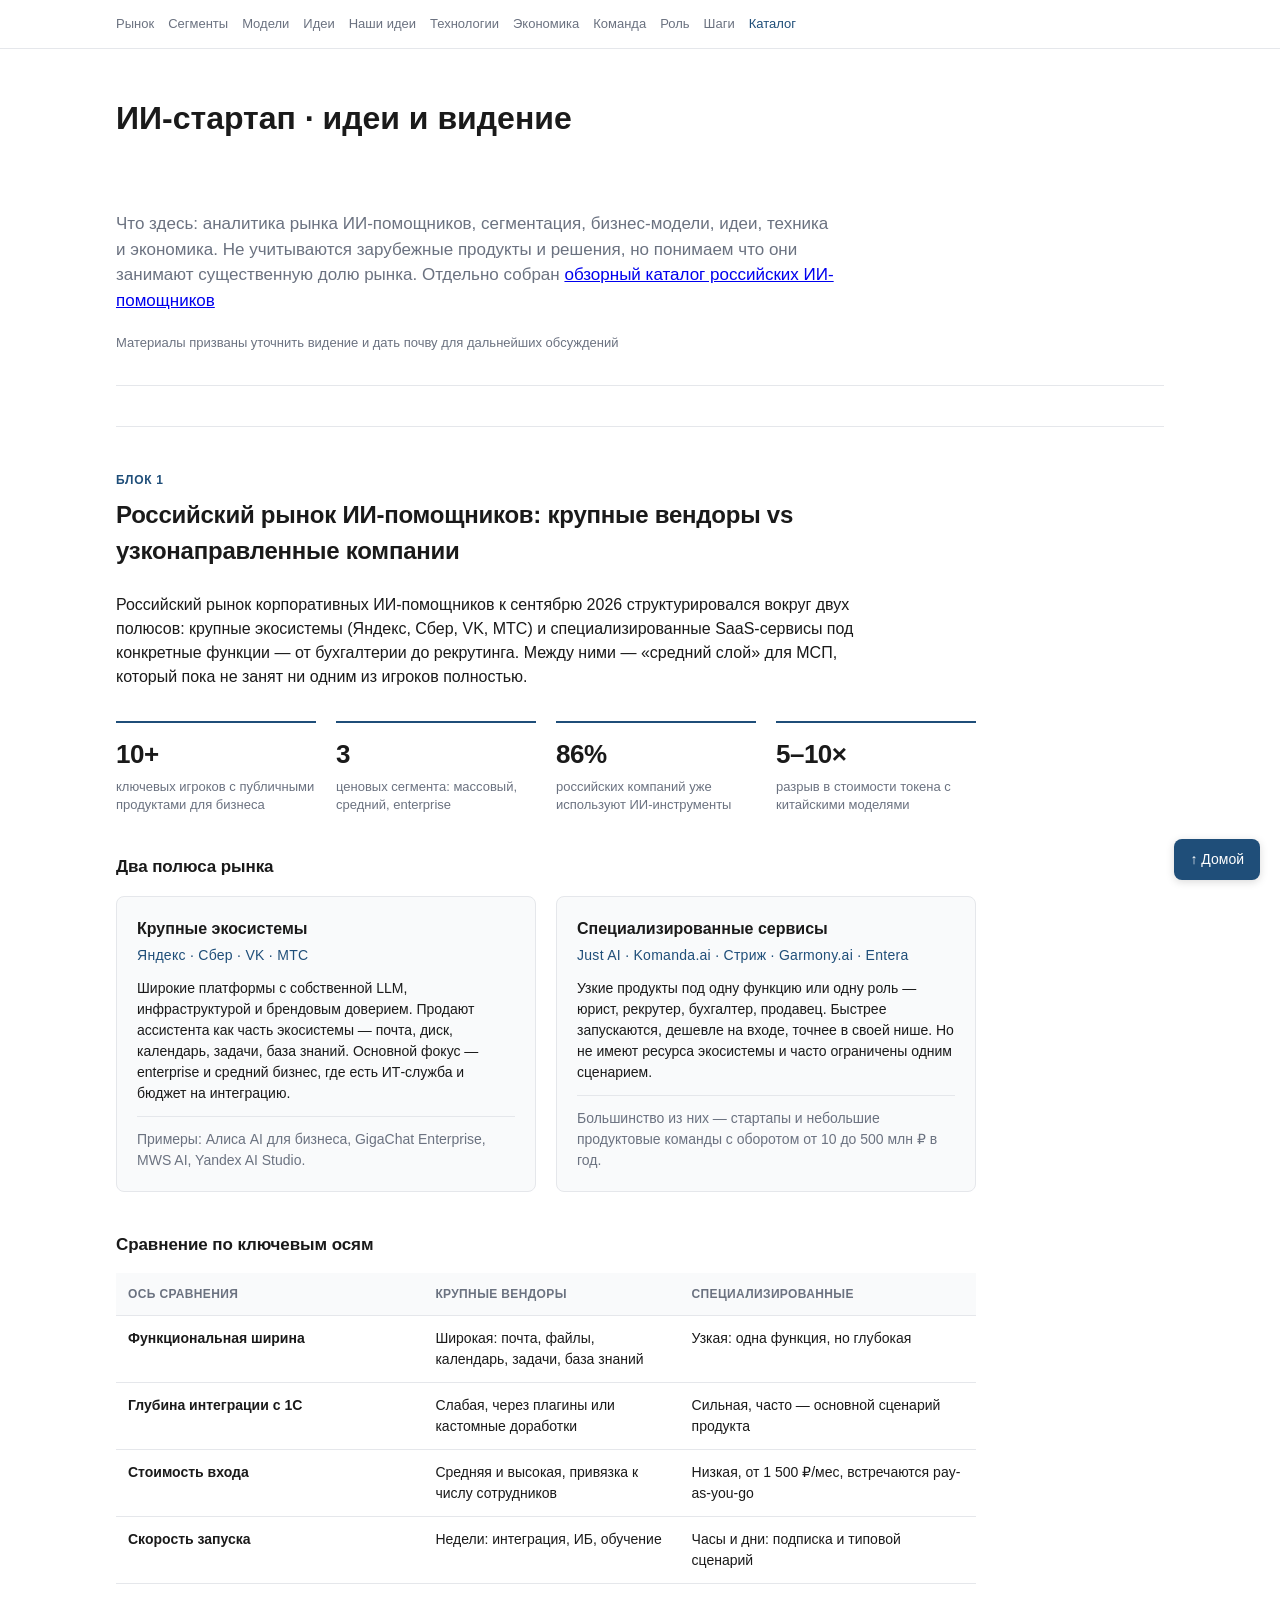
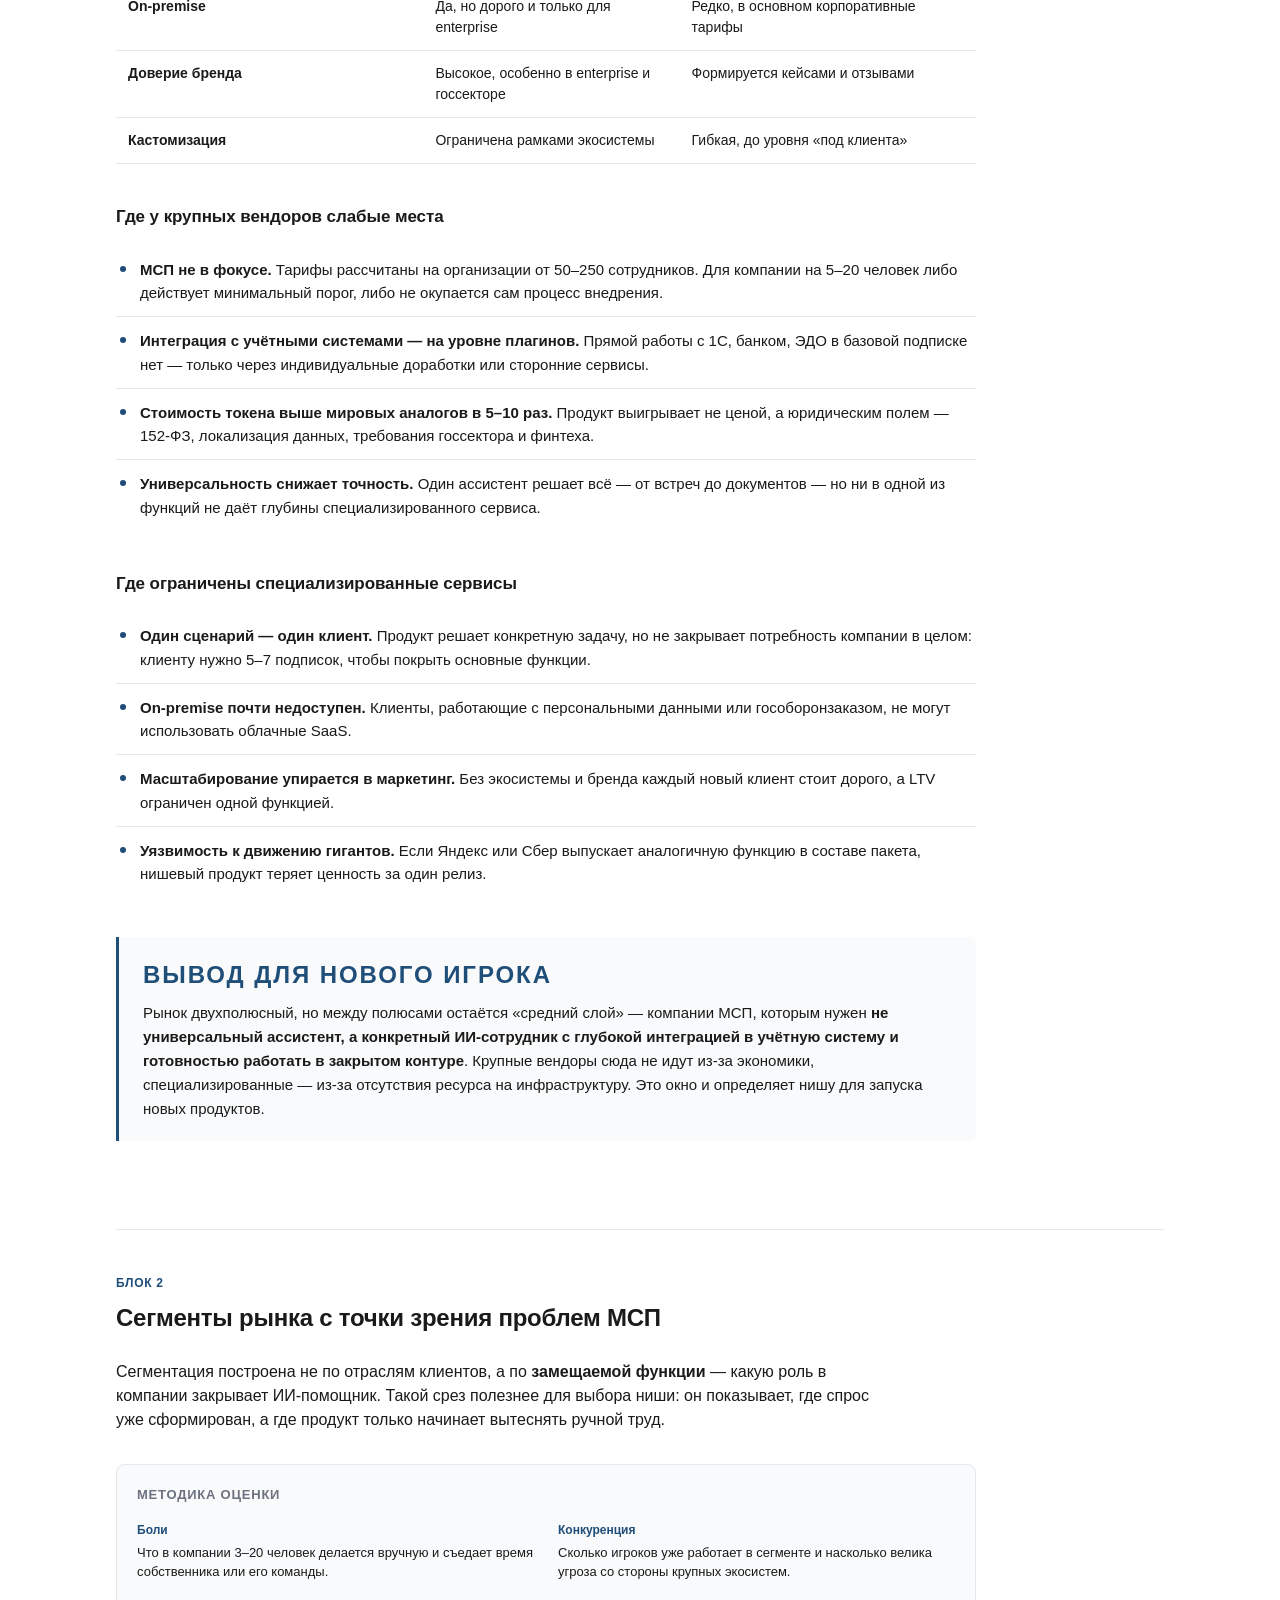
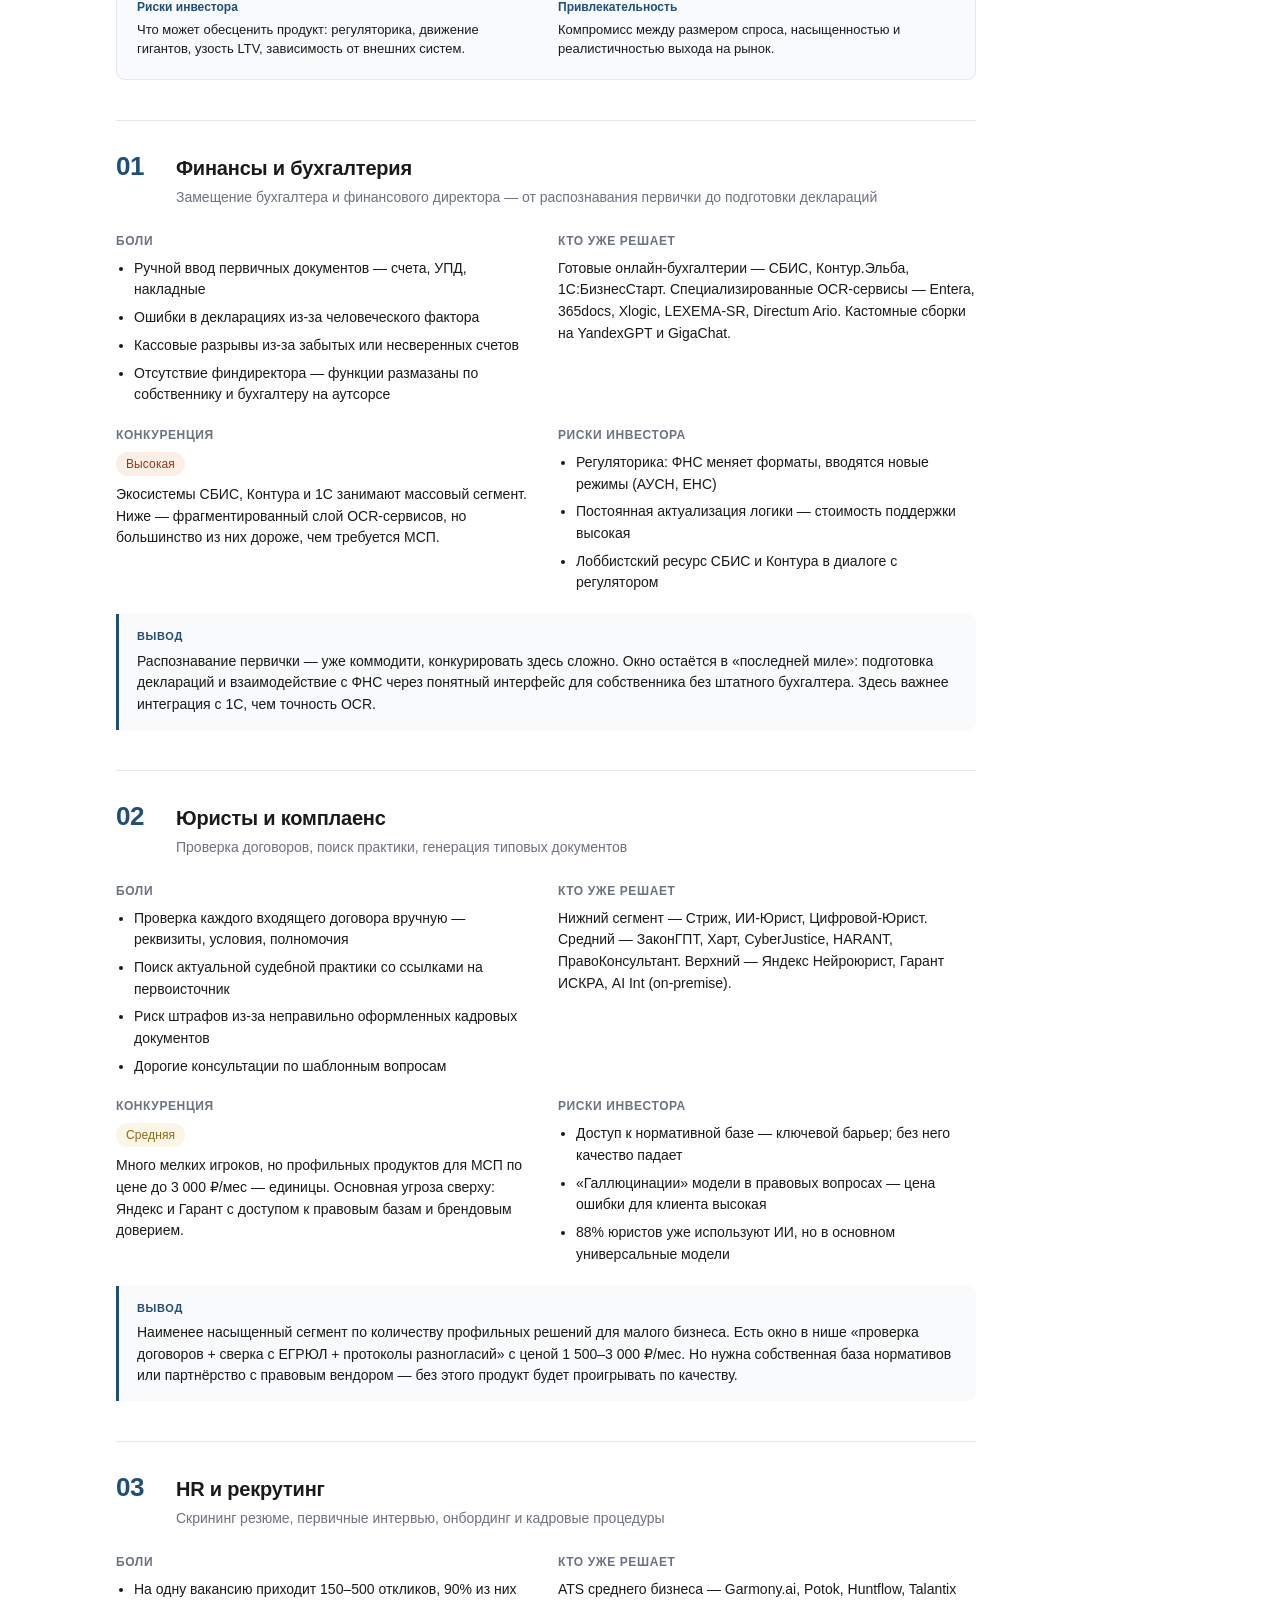
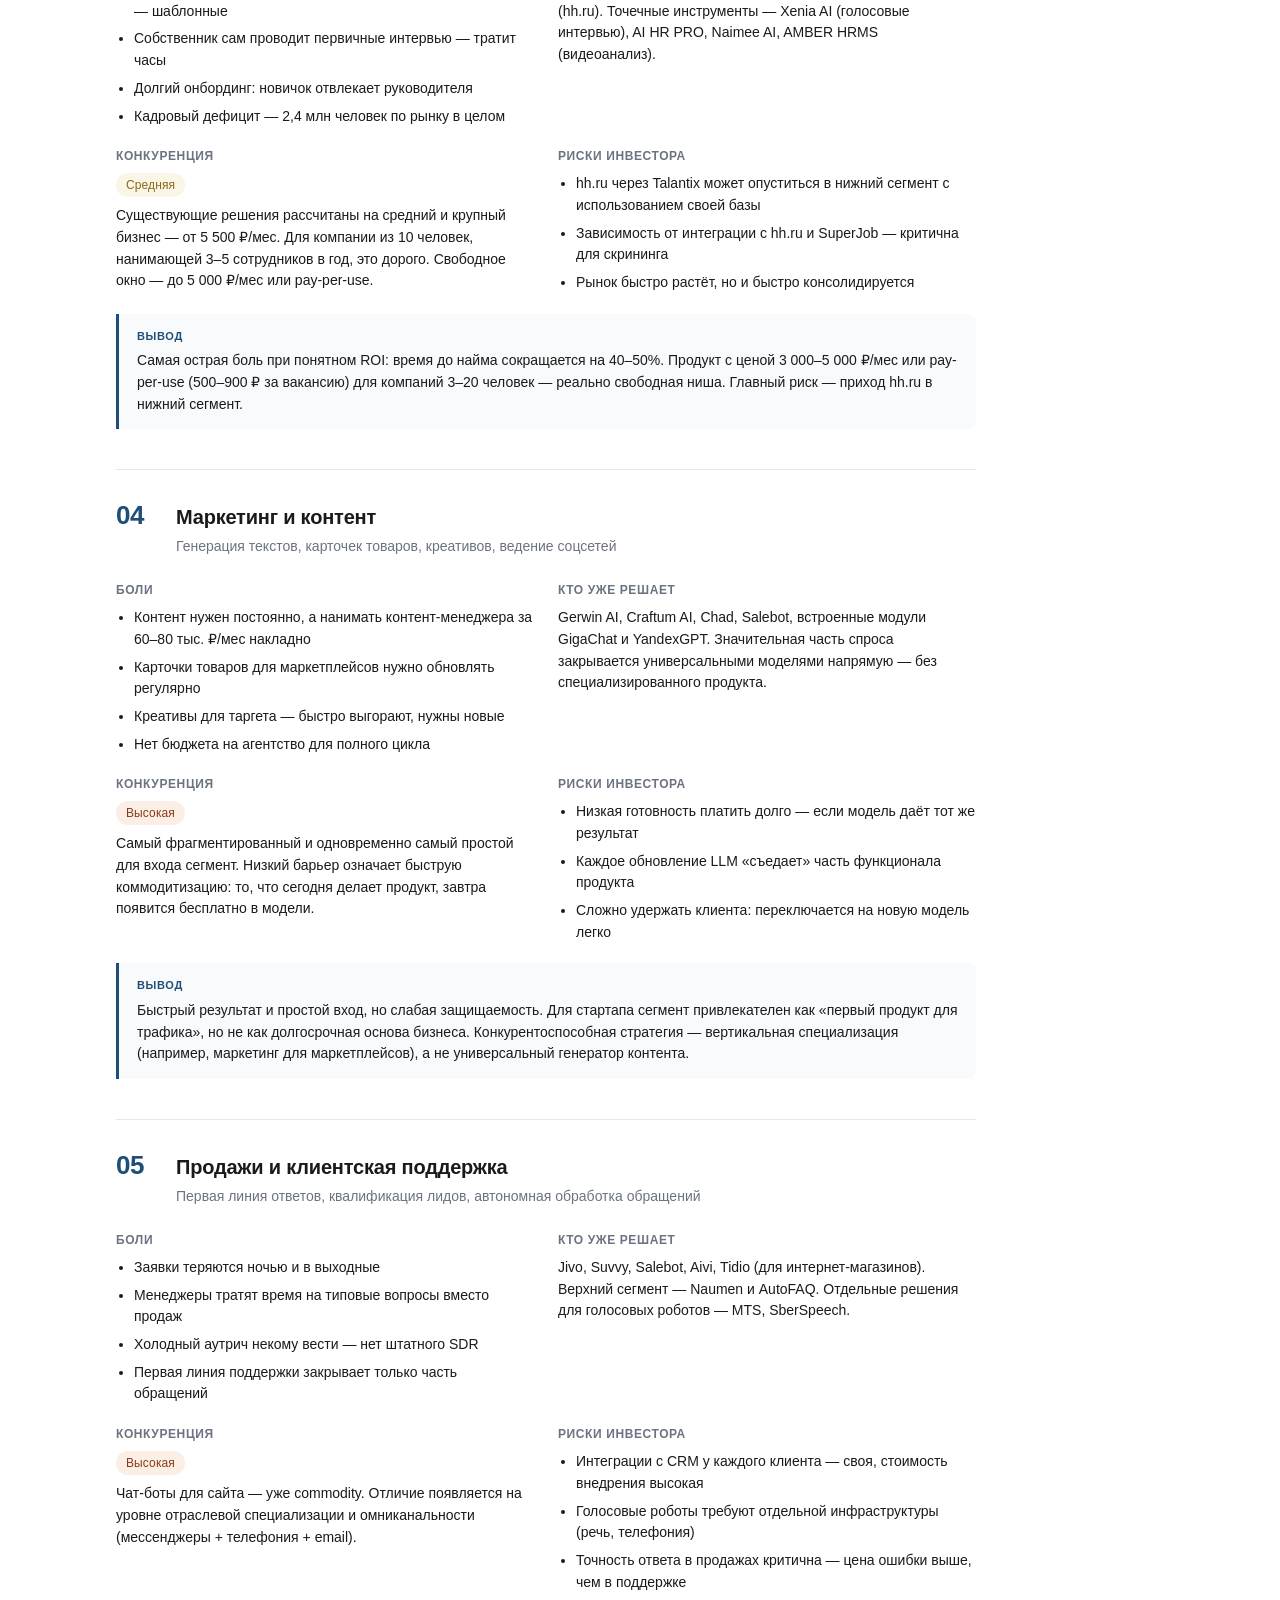
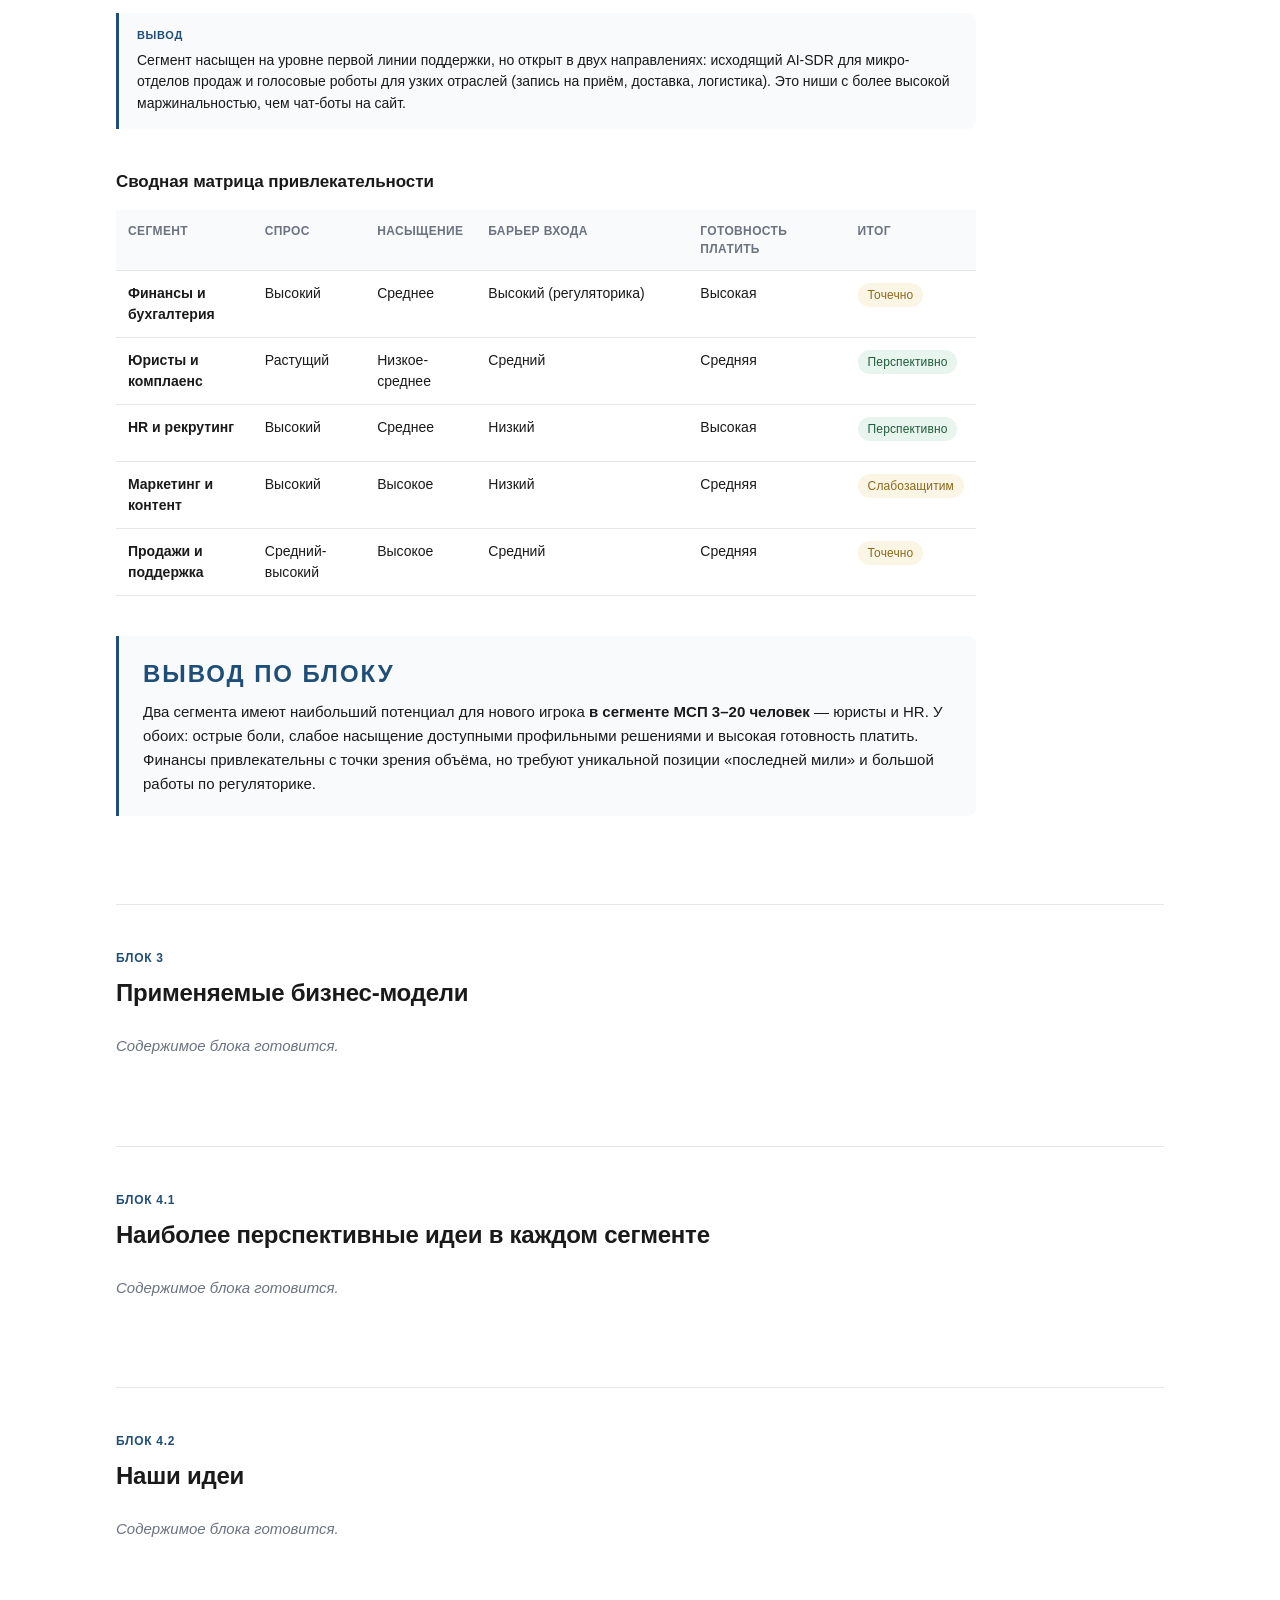
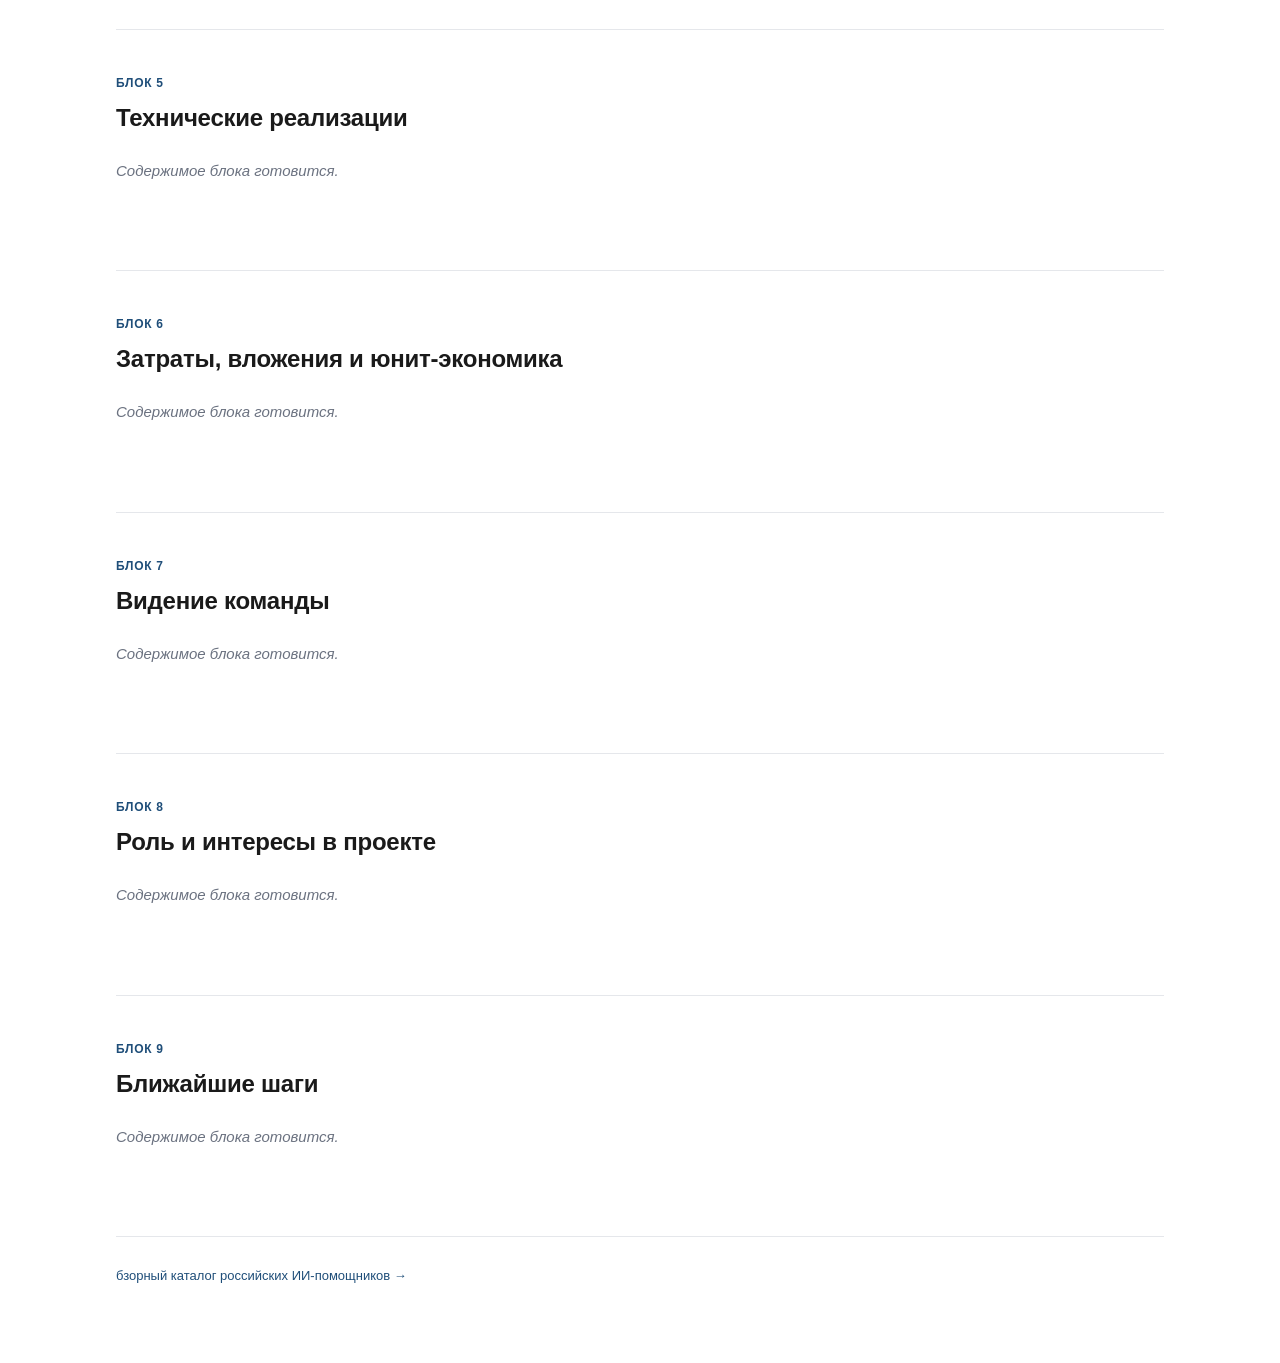
==== commit 23c9a60e: "added block 2, fixes in catalog" ====
--- a/index.html
+++ b/index.html
@@ -33,11 +33,10 @@
   <a href="#top" class="back-to-top" aria-label="Вернуться наверх">↑ Домой</a>
 
   <main class="container">
-    <h1>ИИ-стартап · аналитические материалы · сентябрь 2026</h1>
+    <h1>ИИ-стартап · идеи и видение</h1>
     <section class="hero">
       <p class="lead">
-        На этой странице: анализ рынка ИИ-помощников, сегментация, бизнес-модели, идеи, техника и экономика. Не учитываются зарубежные продукты и решения, но понимаем что они занимают существенную долю рынка.
-      </p>
+        Что здесь: аналитика рынка ИИ-помощников, сегментация, бизнес-модели, идеи, техника и экономика. Не учитываются зарубежные продукты и решения, но понимаем что они занимают существенную долю рынка. Отдельно собран <a href="catalog.html">обзорный каталог российских ИИ-помощников</a></p>
       <p class="hero-meta">Материалы призваны уточнить видение и дать почву для дальнейших обсуждений</p>
     </section>
 
@@ -231,101 +230,494 @@
         <span class="block-num">Блок 2</span>
         <h2>Сегменты рынка с точки зрения проблем МСП</h2>
       </div>
+<div class="block-body">
+
+  <p class="lead">
+    Сегментация построена не по отраслям клиентов, а по <strong>замещаемой
+    функции</strong> — какую роль в компании закрывает ИИ-помощник. Такой
+    срез полезнее для выбора ниши: он показывает, где спрос уже сформирован,
+    а где продукт только начинает вытеснять ручной труд.
+  </p>
+
+  <div class="methodology">
+    <h4>Методика оценки</h4>
+    <div class="methodology-grid">
+      <div>
+        <span class="methodology-label">Боли</span>
+        <p>Что в компании 3–20 человек делается вручную и съедает время собственника или его команды.</p>
+      </div>
+      <div>
+        <span class="methodology-label">Конкуренция</span>
+        <p>Сколько игроков уже работает в сегменте и насколько велика угроза со стороны крупных экосистем.</p>
+      </div>
+      <div>
+        <span class="methodology-label">Риски инвестора</span>
+        <p>Что может обесценить продукт: регуляторика, движение гигантов, узость LTV, зависимость от внешних систем.</p>
+      </div>
+      <div>
+        <span class="methodology-label">Привлекательность</span>
+        <p>Компромисс между размером спроса, насыщенностью и реалистичностью выхода на рынок.</p>
+      </div>
+    </div>
+  </div>
+
+  <!-- ================= СЕГМЕНТ 1 ================= -->
+  <article class="segment">
+    <div class="segment-head">
+      <span class="segment-num">01</span>
+      <div>
+        <h3>Финансы и бухгалтерия</h3>
+        <p class="segment-tagline">Замещение бухгалтера и финансового директора — от распознавания первички до подготовки деклараций</p>
+      </div>
+    </div>
+
+    <div class="segment-grid">
+      <div class="segment-cell">
+        <h5>Боли</h5>
+        <ul>
+          <li>Ручной ввод первичных документов — счета, УПД, накладные</li>
+          <li>Ошибки в декларациях из-за человеческого фактора</li>
+          <li>Кассовые разрывы из-за забытых или несверенных счетов</li>
+          <li>Отсутствие финдиректора — функции размазаны по собственнику и бухгалтеру на аутсорсе</li>
+        </ul>
+      </div>
+      <div class="segment-cell">
+        <h5>Кто уже решает</h5>
+        <p>
+          Готовые онлайн-бухгалтерии — СБИС, Контур.Эльба, 1С:БизнесСтарт.
+          Специализированные OCR-сервисы — Entera, 365docs, Xlogic, LEXEMA-SR,
+          Directum Ario. Кастомные сборки на YandexGPT и GigaChat.
+        </p>
+      </div>
+      <div class="segment-cell">
+        <h5>Конкуренция</h5>
+        <span class="badge badge-high">Высокая</span>
+        <p>
+          Экосистемы СБИС, Контура и 1С занимают массовый сегмент. Ниже —
+          фрагментированный слой OCR-сервисов, но большинство из них дороже,
+          чем требуется МСП.
+        </p>
+      </div>
+      <div class="segment-cell">
+        <h5>Риски инвестора</h5>
+        <ul>
+          <li>Регуляторика: ФНС меняет форматы, вводятся новые режимы (АУСН, ЕНС)</li>
+          <li>Постоянная актуализация логики — стоимость поддержки высокая</li>
+          <li>Лоббистский ресурс СБИС и Контура в диалоге с регулятором</li>
+        </ul>
+      </div>
+    </div>
+
+    <div class="segment-verdict">
+      <span class="verdict-label">Вывод</span>
+      <p>
+        Распознавание первички — уже коммодити, конкурировать здесь сложно.
+        Окно остаётся в «последней миле»: подготовка деклараций и взаимодействие
+        с ФНС через понятный интерфейс для собственника без штатного бухгалтера.
+        Здесь важнее интеграция с 1С, чем точность OCR.
+      </p>
+    </div>
+  </article>
+
+  <!-- ================= СЕГМЕНТ 2 ================= -->
+  <article class="segment">
+    <div class="segment-head">
+      <span class="segment-num">02</span>
+      <div>
+        <h3>Юристы и комплаенс</h3>
+        <p class="segment-tagline">Проверка договоров, поиск практики, генерация типовых документов</p>
+      </div>
+    </div>
+
+    <div class="segment-grid">
+      <div class="segment-cell">
+        <h5>Боли</h5>
+        <ul>
+          <li>Проверка каждого входящего договора вручную — реквизиты, условия, полномочия</li>
+          <li>Поиск актуальной судебной практики со ссылками на первоисточник</li>
+          <li>Риск штрафов из-за неправильно оформленных кадровых документов</li>
+          <li>Дорогие консультации по шаблонным вопросам</li>
+        </ul>
+      </div>
+      <div class="segment-cell">
+        <h5>Кто уже решает</h5>
+        <p>
+          Нижний сегмент — Стриж, ИИ-Юрист, Цифровой-Юрист. Средний — ЗаконГПТ,
+          Харт, CyberJustice, HARANT, ПравоКонсультант. Верхний — Яндекс
+          Нейроюрист, Гарант ИСКРА, AI Int (on-premise).
+        </p>
+      </div>
+      <div class="segment-cell">
+        <h5>Конкуренция</h5>
+        <span class="badge badge-mid">Средняя</span>
+        <p>
+          Много мелких игроков, но профильных продуктов для МСП по цене
+          до 3 000 ₽/мес — единицы. Основная угроза сверху: Яндекс и Гарант
+          с доступом к правовым базам и брендовым доверием.
+        </p>
+      </div>
+      <div class="segment-cell">
+        <h5>Риски инвестора</h5>
+        <ul>
+          <li>Доступ к нормативной базе — ключевой барьер; без него качество падает</li>
+          <li>«Галлюцинации» модели в правовых вопросах — цена ошибки для клиента высокая</li>
+          <li>88% юристов уже используют ИИ, но в основном универсальные модели</li>
+        </ul>
+      </div>
+    </div>
+
+    <div class="segment-verdict">
+      <span class="verdict-label">Вывод</span>
+      <p>
+        Наименее насыщенный сегмент по количеству профильных решений
+        для малого бизнеса. Есть окно в нише «проверка договоров + сверка
+        с ЕГРЮЛ + протоколы разногласий» с ценой 1 500–3 000 ₽/мес.
+        Но нужна собственная база нормативов или партнёрство с правовым
+        вендором — без этого продукт будет проигрывать по качеству.
+      </p>
+    </div>
+  </article>
+
+  <!-- ================= СЕГМЕНТ 3 ================= -->
+  <article class="segment">
+    <div class="segment-head">
+      <span class="segment-num">03</span>
+      <div>
+        <h3>HR и рекрутинг</h3>
+        <p class="segment-tagline">Скрининг резюме, первичные интервью, онбординг и кадровые процедуры</p>
+      </div>
+    </div>
+
+    <div class="segment-grid">
+      <div class="segment-cell">
+        <h5>Боли</h5>
+        <ul>
+          <li>На одну вакансию приходит 150–500 откликов, 90% из них — шаблонные</li>
+          <li>Собственник сам проводит первичные интервью — тратит часы</li>
+          <li>Долгий онбординг: новичок отвлекает руководителя</li>
+          <li>Кадровый дефицит — 2,4 млн человек по рынку в целом</li>
+        </ul>
+      </div>
+      <div class="segment-cell">
+        <h5>Кто уже решает</h5>
+        <p>
+          ATS среднего бизнеса — Garmony.ai, Potok, Huntflow, Talantix (hh.ru).
+          Точечные инструменты — Xenia AI (голосовые интервью), AI HR PRO,
+          Naimee AI, AMBER HRMS (видеоанализ).
+        </p>
+      </div>
+      <div class="segment-cell">
+        <h5>Конкуренция</h5>
+        <span class="badge badge-mid">Средняя</span>
+        <p>
+          Существующие решения рассчитаны на средний и крупный бизнес —
+          от 5 500 ₽/мес. Для компании из 10 человек, нанимающей 3–5
+          сотрудников в год, это дорого. Свободное окно — до 5 000 ₽/мес
+          или pay-per-use.
+        </p>
+      </div>
+      <div class="segment-cell">
+        <h5>Риски инвестора</h5>
+        <ul>
+          <li>hh.ru через Talantix может опуститься в нижний сегмент с использованием своей базы</li>
+          <li>Зависимость от интеграции с hh.ru и SuperJob — критична для скрининга</li>
+          <li>Рынок быстро растёт, но и быстро консолидируется</li>
+        </ul>
+      </div>
+    </div>
+
+    <div class="segment-verdict">
+      <span class="verdict-label">Вывод</span>
+      <p>
+        Самая острая боль при понятном ROI: время до найма сокращается
+        на 40–50%. Продукт с ценой 3 000–5 000 ₽/мес или pay-per-use
+        (500–900 ₽ за вакансию) для компаний 3–20 человек — реально
+        свободная ниша. Главный риск — приход hh.ru в нижний сегмент.
+      </p>
+    </div>
+  </article>
+
+  <!-- ================= СЕГМЕНТ 4 ================= -->
+  <article class="segment">
+    <div class="segment-head">
+      <span class="segment-num">04</span>
+      <div>
+        <h3>Маркетинг и контент</h3>
+        <p class="segment-tagline">Генерация текстов, карточек товаров, креативов, ведение соцсетей</p>
+      </div>
+    </div>
+
+    <div class="segment-grid">
+      <div class="segment-cell">
+        <h5>Боли</h5>
+        <ul>
+          <li>Контент нужен постоянно, а нанимать контент-менеджера за 60–80 тыс. ₽/мес накладно</li>
+          <li>Карточки товаров для маркетплейсов нужно обновлять регулярно</li>
+          <li>Креативы для таргета — быстро выгорают, нужны новые</li>
+          <li>Нет бюджета на агентство для полного цикла</li>
+        </ul>
+      </div>
+      <div class="segment-cell">
+        <h5>Кто уже решает</h5>
+        <p>
+          Gerwin AI, Craftum AI, Chad, Salebot, встроенные модули GigaChat
+          и YandexGPT. Значительная часть спроса закрывается универсальными
+          моделями напрямую — без специализированного продукта.
+        </p>
+      </div>
+      <div class="segment-cell">
+        <h5>Конкуренция</h5>
+        <span class="badge badge-high">Высокая</span>
+        <p>
+          Самый фрагментированный и одновременно самый простой для входа
+          сегмент. Низкий барьер означает быструю коммодитизацию: то,
+          что сегодня делает продукт, завтра появится бесплатно в модели.
+        </p>
+      </div>
+      <div class="segment-cell">
+        <h5>Риски инвестора</h5>
+        <ul>
+          <li>Низкая готовность платить долго — если модель даёт тот же результат</li>
+          <li>Каждое обновление LLM «съедает» часть функционала продукта</li>
+          <li>Сложно удержать клиента: переключается на новую модель легко</li>
+        </ul>
+      </div>
+    </div>
+
+    <div class="segment-verdict">
+      <span class="verdict-label">Вывод</span>
+      <p>
+        Быстрый результат и простой вход, но слабая защищаемость. Для стартапа
+        сегмент привлекателен как «первый продукт для трафика», но не как
+        долгосрочная основа бизнеса. Конкурентоспособная стратегия —
+        вертикальная специализация (например, маркетинг для маркетплейсов),
+        а не универсальный генератор контента.
+      </p>
+    </div>
+  </article>
+
+  <!-- ================= СЕГМЕНТ 5 ================= -->
+  <article class="segment">
+    <div class="segment-head">
+      <span class="segment-num">05</span>
+      <div>
+        <h3>Продажи и клиентская поддержка</h3>
+        <p class="segment-tagline">Первая линия ответов, квалификация лидов, автономная обработка обращений</p>
+      </div>
+    </div>
+
+    <div class="segment-grid">
+      <div class="segment-cell">
+        <h5>Боли</h5>
+        <ul>
+          <li>Заявки теряются ночью и в выходные</li>
+          <li>Менеджеры тратят время на типовые вопросы вместо продаж</li>
+          <li>Холодный аутрич некому вести — нет штатного SDR</li>
+          <li>Первая линия поддержки закрывает только часть обращений</li>
+        </ul>
+      </div>
+      <div class="segment-cell">
+        <h5>Кто уже решает</h5>
+        <p>
+          Jivo, Suvvy, Salebot, Aivi, Tidio (для интернет-магазинов). Верхний
+          сегмент — Naumen и AutoFAQ. Отдельные решения для голосовых роботов —
+          MTS, SberSpeech.
+        </p>
+      </div>
+      <div class="segment-cell">
+        <h5>Конкуренция</h5>
+        <span class="badge badge-high">Высокая</span>
+        <p>
+          Чат-боты для сайта — уже commodity. Отличие появляется
+          на уровне отраслевой специализации и омниканальности
+          (мессенджеры + телефония + email).
+        </p>
+      </div>
+      <div class="segment-cell">
+        <h5>Риски инвестора</h5>
+        <ul>
+          <li>Интеграции с CRM у каждого клиента — своя, стоимость внедрения высокая</li>
+          <li>Голосовые роботы требуют отдельной инфраструктуры (речь, телефония)</li>
+          <li>Точность ответа в продажах критична — цена ошибки выше, чем в поддержке</li>
+        </ul>
+      </div>
+    </div>
+
+    <div class="segment-verdict">
+      <span class="verdict-label">Вывод</span>
+      <p>
+        Сегмент насыщен на уровне первой линии поддержки, но открыт в двух
+        направлениях: исходящий AI-SDR для микро-отделов продаж и голосовые
+        роботы для узких отраслей (запись на приём, доставка, логистика).
+        Это ниши с более высокой маржинальностью, чем чат-боты на сайт.
+      </p>
+    </div>
+  </article>
+
+  <!-- ================= СВОДНАЯ МАТРИЦА ================= -->
+  <h3 class="subsection">Сводная матрица привлекательности</h3>
+
+  <div class="table-wrap">
+    <table class="catalog-table">
+      <thead>
+        <tr>
+          <th>Сегмент</th>
+          <th>Спрос</th>
+          <th>Насыщение</th>
+          <th>Барьер входа</th>
+          <th>Готовность платить</th>
+          <th>Итог</th>
+        </tr>
+      </thead>
+      <tbody>
+        <tr>
+          <td data-label="Сегмент"><strong>Финансы и бухгалтерия</strong></td>
+          <td data-label="Спрос">Высокий</td>
+          <td data-label="Насыщение">Среднее</td>
+          <td data-label="Барьер входа">Высокий (регуляторика)</td>
+          <td data-label="Готовность платить">Высокая</td>
+          <td data-label="Итог"><span class="badge badge-mid">Точечно</span></td>
+        </tr>
+        <tr>
+          <td data-label="Сегмент"><strong>Юристы и комплаенс</strong></td>
+          <td data-label="Спрос">Растущий</td>
+          <td data-label="Насыщение">Низкое-среднее</td>
+          <td data-label="Барьер входа">Средний</td>
+          <td data-label="Готовность платить">Средняя</td>
+          <td data-label="Итог"><span class="badge badge-low">Перспективно</span></td>
+        </tr>
+        <tr>
+          <td data-label="Сегмент"><strong>HR и рекрутинг</strong></td>
+          <td data-label="Спрос">Высокий</td>
+          <td data-label="Насыщение">Среднее</td>
+          <td data-label="Барьер входа">Низкий</td>
+          <td data-label="Готовность платить">Высокая</td>
+          <td data-label="Итог"><span class="badge badge-low">Перспективно</span></td>
+        </tr>
+        <tr>
+          <td data-label="Сегмент"><strong>Маркетинг и контент</strong></td>
+          <td data-label="Спрос">Высокий</td>
+          <td data-label="Насыщение">Высокое</td>
+          <td data-label="Барьер входа">Низкий</td>
+          <td data-label="Готовность платить">Средняя</td>
+          <td data-label="Итог"><span class="badge badge-mid">Слабозащитим</span></td>
+        </tr>
+        <tr>
+          <td data-label="Сегмент"><strong>Продажи и поддержка</strong></td>
+          <td data-label="Спрос">Средний-высокий</td>
+          <td data-label="Насыщение">Высокое</td>
+          <td data-label="Барьер входа">Средний</td>
+          <td data-label="Готовность платить">Средняя</td>
+          <td data-label="Итог"><span class="badge badge-mid">Точечно</span></td>
+        </tr>
+      </tbody>
+    </table>
+  </div>
+
+  <div class="insight">
+    <span class="insight-label">Вывод по блоку</span>
+    <p>
+      Два сегмента имеют наибольший потенциал для нового игрока
+      <strong>в сегменте МСП 3–20 человек</strong> — юристы и HR.
+      У обоих: острые боли, слабое насыщение доступными профильными
+      решениями и высокая готовность платить. Финансы привлекательны
+      с точки зрения объёма, но требуют уникальной позиции «последней мили»
+      и большой работы по регуляторике.
+    </p>
+  </div>
+</div>
+    </section>
+
+    <!-- БЛОК 3 -->
+    <section id="block-3" class="block">
+      <div class="block-header">
+        <span class="block-num">Блок 3</span>
+        <h2>Применяемые бизнес-модели</h2>
+      </div>
       <div class="block-body">
         <p class="placeholder">Содержимое блока готовится.</p>
       </div>
     </section>
 
-    <!-- БЛОК 3 -->
-    <section id="block-3" class="block">
-      <div class="block-header">
-        <span class="block-num">Блок 3</span>
-        <h2>Применяемые бизнес-модели</h2>
+    <!-- БЛОК 4.1 -->
+    <section id="block-4-1" class="block">
+      <div class="block-header">
+        <span class="block-num">Блок 4.1</span>
+        <h2>Наиболее перспективные идеи в каждом сегменте</h2>
       </div>
       <div class="block-body">
         <p class="placeholder">Содержимое блока готовится.</p>
       </div>
     </section>
 
-    <!-- БЛОК 4.1 -->
-    <section id="block-4-1" class="block">
-      <div class="block-header">
-        <span class="block-num">Блок 4.1</span>
-        <h2>Наиболее перспективные идеи в каждом сегменте</h2>
+    <!-- БЛОК 4.2 -->
+    <section id="block-4-2" class="block">
+      <div class="block-header">
+        <span class="block-num">Блок 4.2</span>
+        <h2>Наши идеи</h2>
       </div>
       <div class="block-body">
         <p class="placeholder">Содержимое блока готовится.</p>
       </div>
     </section>
 
-    <!-- БЛОК 4.2 -->
-    <section id="block-4-2" class="block">
-      <div class="block-header">
-        <span class="block-num">Блок 4.2</span>
-        <h2>Наши идеи</h2>
+    <!-- БЛОК 5 -->
+    <section id="block-5" class="block">
+      <div class="block-header">
+        <span class="block-num">Блок 5</span>
+        <h2>Технические реализации</h2>
       </div>
       <div class="block-body">
         <p class="placeholder">Содержимое блока готовится.</p>
       </div>
     </section>
 
-    <!-- БЛОК 5 -->
-    <section id="block-5" class="block">
-      <div class="block-header">
-        <span class="block-num">Блок 5</span>
-        <h2>Технические реализации</h2>
+    <!-- БЛОК 6 -->
+    <section id="block-6" class="block">
+      <div class="block-header">
+        <span class="block-num">Блок 6</span>
+        <h2>Затраты, вложения и юнит-экономика</h2>
       </div>
       <div class="block-body">
         <p class="placeholder">Содержимое блока готовится.</p>
       </div>
     </section>
 
-    <!-- БЛОК 6 -->
-    <section id="block-6" class="block">
-      <div class="block-header">
-        <span class="block-num">Блок 6</span>
-        <h2>Затраты, вложения и юнит-экономика</h2>
+    <!-- БЛОК 7 -->
+    <section id="block-7" class="block">
+      <div class="block-header">
+        <span class="block-num">Блок 7</span>
+        <h2>Видение команды</h2>
       </div>
       <div class="block-body">
         <p class="placeholder">Содержимое блока готовится.</p>
       </div>
     </section>
 
-    <!-- БЛОК 7 -->
-    <section id="block-7" class="block">
-      <div class="block-header">
-        <span class="block-num">Блок 7</span>
-        <h2>Видение команды</h2>
+    <!-- БЛОК 8 -->
+    <section id="block-8" class="block">
+      <div class="block-header">
+        <span class="block-num">Блок 8</span>
+        <h2>Роль и интересы в проекте</h2>
       </div>
       <div class="block-body">
         <p class="placeholder">Содержимое блока готовится.</p>
       </div>
     </section>
 
-    <!-- БЛОК 8 -->
-    <section id="block-8" class="block">
-      <div class="block-header">
-        <span class="block-num">Блок 8</span>
-        <h2>Роль и интересы в проекте</h2>
+    <!-- БЛОК 9 -->
+    <section id="block-9" class="block">
+      <div class="block-header">
+        <span class="block-num">Блок 9</span>
+        <h2>Ближайшие шаги</h2>
       </div>
       <div class="block-body">
         <p class="placeholder">Содержимое блока готовится.</p>
       </div>
     </section>
 
-    <!-- БЛОК 9 -->
-    <section id="block-9" class="block">
-      <div class="block-header">
-        <span class="block-num">Блок 9</span>
-        <h2>Ближайшие шаги</h2>
-      </div>
-      <div class="block-body">
-        <p class="placeholder">Содержимое блока готовится.</p>
-      </div>
-    </section>
-
     <footer class="page-footer">
-      <p><a href="catalog.html">Обзорный каталог российских решений →</a></p>
+      <p><a href="catalog.html">бзорный каталог российских ИИ-помощников →</a></p>
     </footer>
 
   </main>
--- a/styles.css
+++ b/styles.css
@@ -173,7 +173,7 @@
   flex-wrap: wrap;
   align-items: center;
   gap: 8px;
-  margin: 0 0 32px;
+  margin: 20px 0 32px;
   font-size: 14px;
 }
 
@@ -497,3 +497,200 @@
   color: #ffffff;
 }
 
+/* --- Блок 2: сегменты --- */
+
+/* Методика */
+.methodology {
+  border: 1px solid var(--border);
+  border-radius: var(--radius);
+  padding: 20px;
+  margin: 0 0 40px;
+  background: var(--surface);
+}
+
+.methodology h4 {
+  font-size: 13px;
+  font-weight: 600;
+  text-transform: uppercase;
+  letter-spacing: 0.06em;
+  color: var(--muted);
+  margin: 0 0 16px;
+}
+
+.methodology-grid {
+  display: grid;
+  grid-template-columns: repeat(2, 1fr);
+  gap: 16px 24px;
+}
+
+.methodology-label {
+  display: block;
+  font-size: 12px;
+  font-weight: 600;
+  color: var(--accent);
+  margin-bottom: 4px;
+}
+
+.methodology-grid p {
+  margin: 0;
+  font-size: 13px;
+  line-height: 1.5;
+  color: var(--fg);
+}
+
+/* Карточка сегмента */
+.segment {
+  border-top: 1px solid var(--border);
+  padding: 32px 0 8px;
+  margin-bottom: 24px;
+}
+
+.segment-head {
+  display: flex;
+  gap: 16px;
+  align-items: flex-start;
+  margin-bottom: 24px;
+}
+
+.segment-num {
+  font-size: 26px;
+  font-weight: 600;
+  color: var(--accent);
+  line-height: 1;
+  letter-spacing: -0.02em;
+  flex-shrink: 0;
+  width: 44px;
+}
+
+.segment-head h3 {
+  font-size: 20px;
+  font-weight: 600;
+  margin: 0 0 4px;
+  letter-spacing: -0.01em;
+}
+
+.segment-tagline {
+  font-size: 14px;
+  color: var(--muted);
+  margin: 0;
+  line-height: 1.5;
+}
+
+/* Сетка внутри сегмента */
+.segment-grid {
+  display: grid;
+  grid-template-columns: 1fr 1fr;
+  gap: 20px 24px;
+  margin-bottom: 20px;
+}
+
+.segment-cell h5 {
+  font-size: 12px;
+  font-weight: 600;
+  text-transform: uppercase;
+  letter-spacing: 0.05em;
+  color: var(--muted);
+  margin: 0 0 8px;
+}
+
+.segment-cell p {
+  margin: 0;
+  font-size: 14px;
+  line-height: 1.55;
+}
+
+.segment-cell ul {
+  margin: 0;
+  padding-left: 18px;
+  font-size: 14px;
+  line-height: 1.55;
+}
+
+.segment-cell li {
+  margin-bottom: 6px;
+}
+
+.segment-cell li:last-child { margin-bottom: 0; }
+
+/* Бейджи */
+.badge {
+  display: inline-block;
+  font-size: 12px;
+  font-weight: 500;
+  padding: 3px 10px;
+  border-radius: 999px;
+  margin-bottom: 8px;
+  letter-spacing: 0.01em;
+}
+
+.badge-high {
+  color: #8a3b1a;
+  background: #fbeee5;
+}
+
+.badge-mid {
+  color: #8a6a1a;
+  background: #fbf5e5;
+}
+
+.badge-low {
+  color: #1f5c3a;
+  background: #e8f5ee;
+}
+
+/* Вердикт по сегменту */
+.segment-verdict {
+  background: var(--surface);
+  border-left: 3px solid var(--accent);
+  border-radius: 0 var(--radius) var(--radius) 0;
+  padding: 14px 18px;
+  margin-bottom: 8px;
+}
+
+.verdict-label {
+  display: block;
+  font-size: 11px;
+  font-weight: 600;
+  text-transform: uppercase;
+  letter-spacing: 0.06em;
+  color: var(--accent);
+  margin-bottom: 6px;
+}
+
+.segment-verdict p {
+  margin: 0;
+  font-size: 14px;
+  line-height: 1.55;
+}
+
+/* Адаптив */
+@media (max-width: 720px) {
+  .methodology-grid { grid-template-columns: 1fr; }
+  .segment-grid { grid-template-columns: 1fr; gap: 16px; }
+  .segment-head { gap: 12px; }
+  .segment-num { font-size: 20px; width: 32px; }
+  .segment-head h3 { font-size: 18px; }
+  .segment-verdict { padding: 12px 16px; }
+}
+
+.back-bar {
+  margin: 0 0 24px;
+}
+
+.back-btn {
+  display: inline-block;
+  padding: 8px 14px;
+  font-size: 14px;
+  font-weight: 500;
+  color: var(--accent);
+  background: var(--surface);
+  border: 1px solid var(--border);
+  border-radius: var(--radius);
+  text-decoration: none;
+  transition: background 0.15s ease, border-color 0.15s ease;
+}
+
+.back-btn:hover {
+  background: var(--bg);
+  border-color: var(--accent);
+}
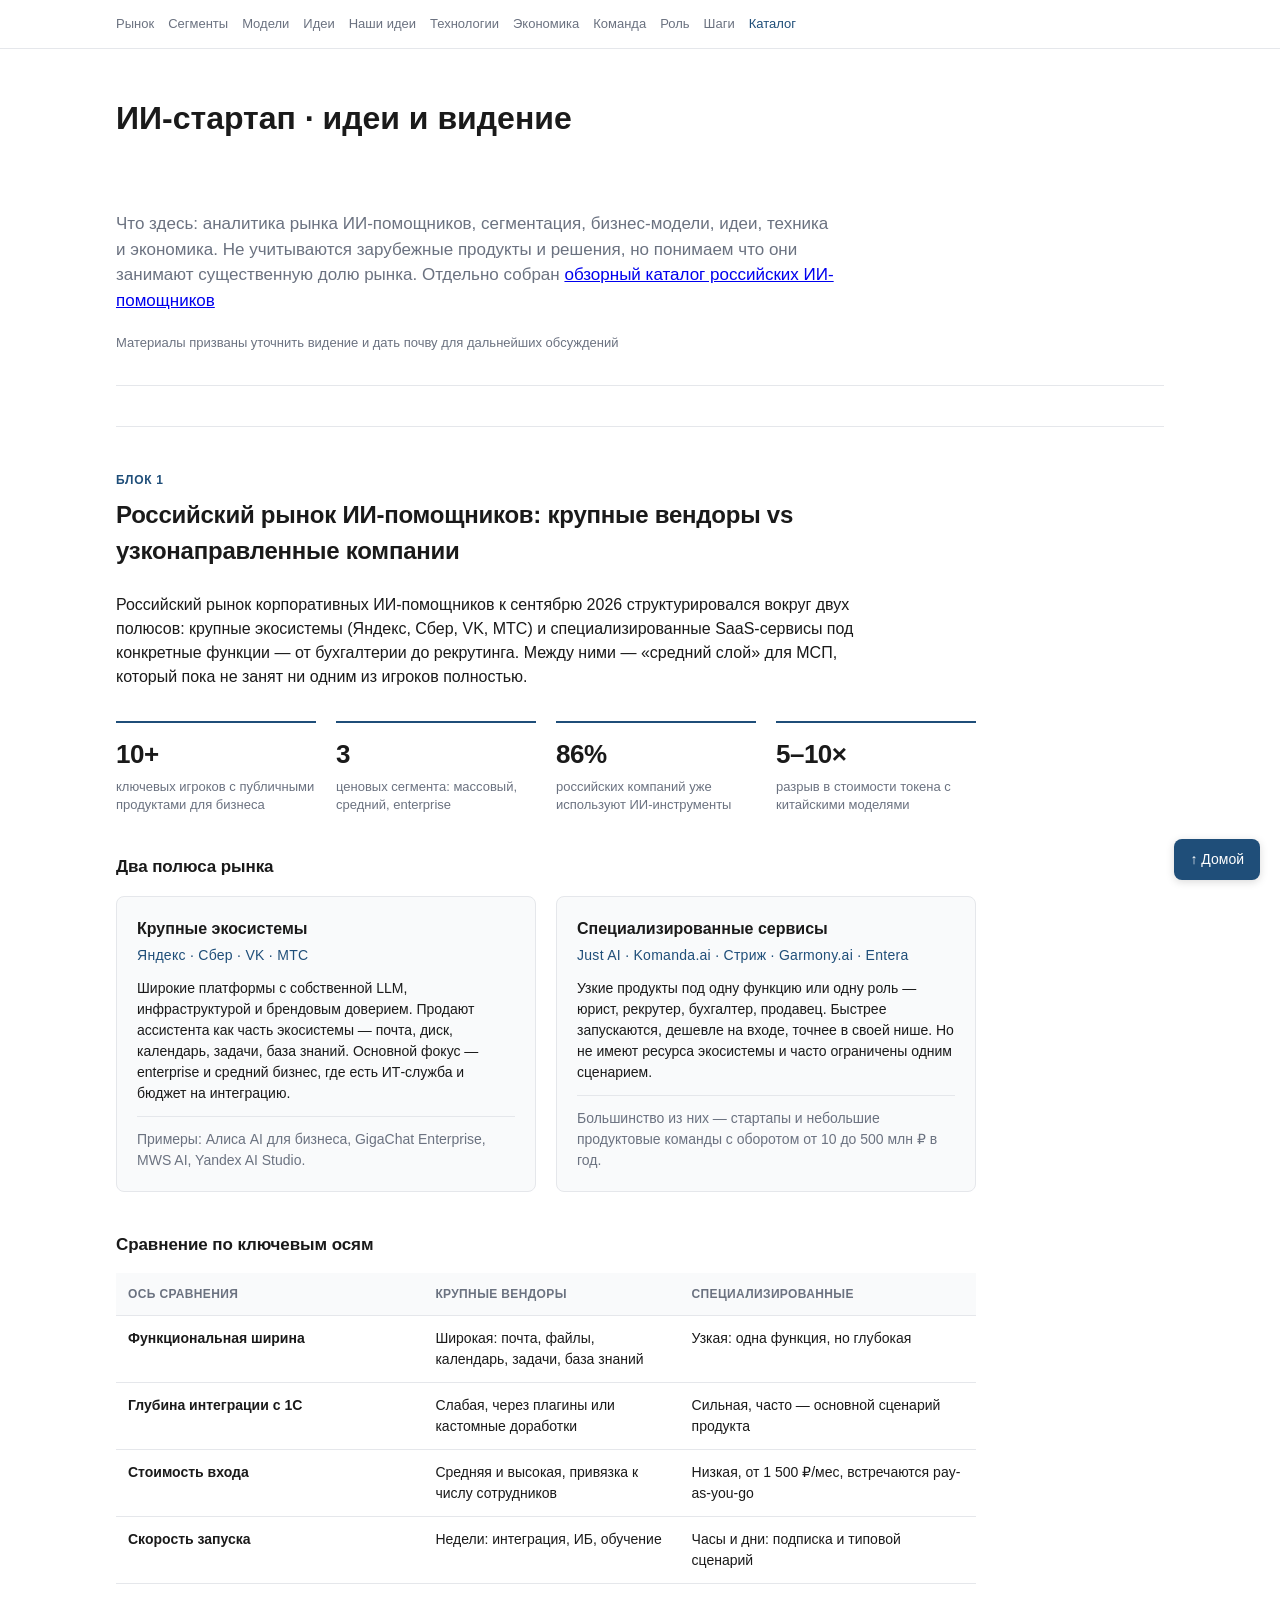
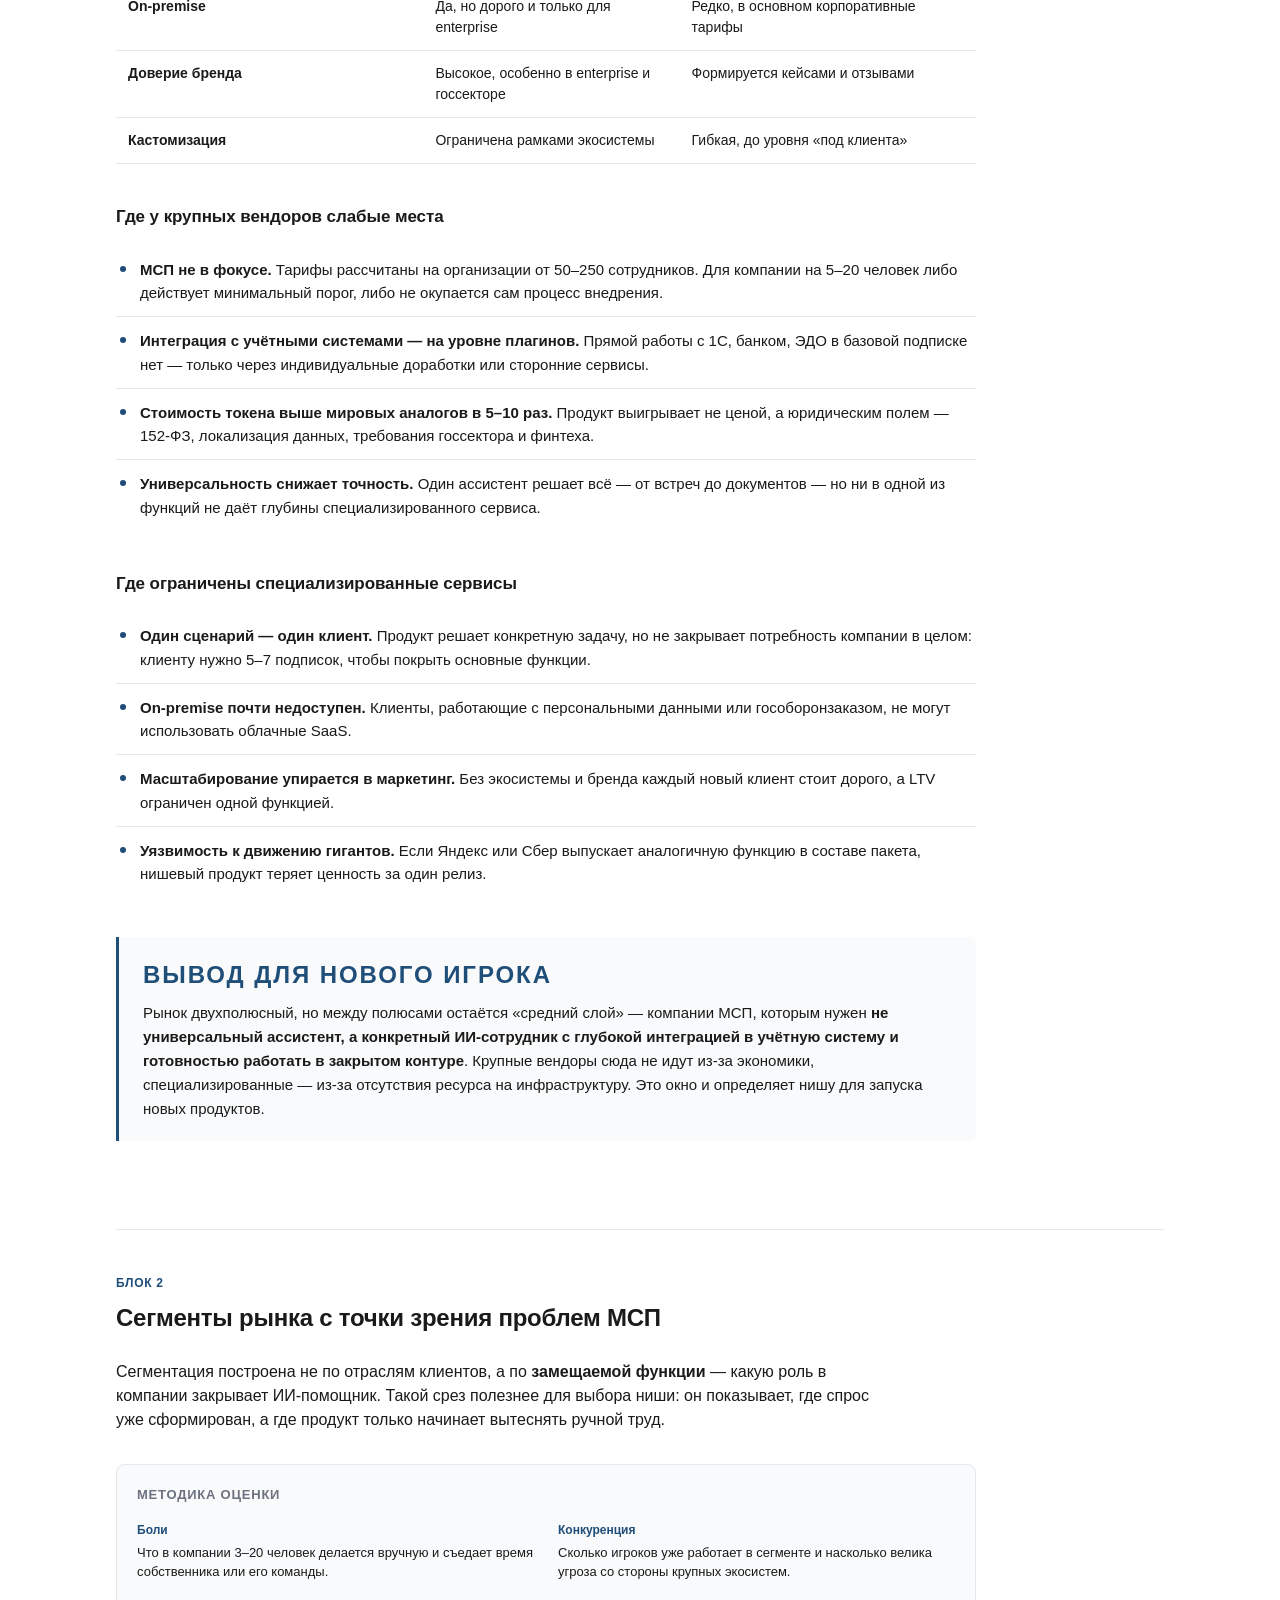
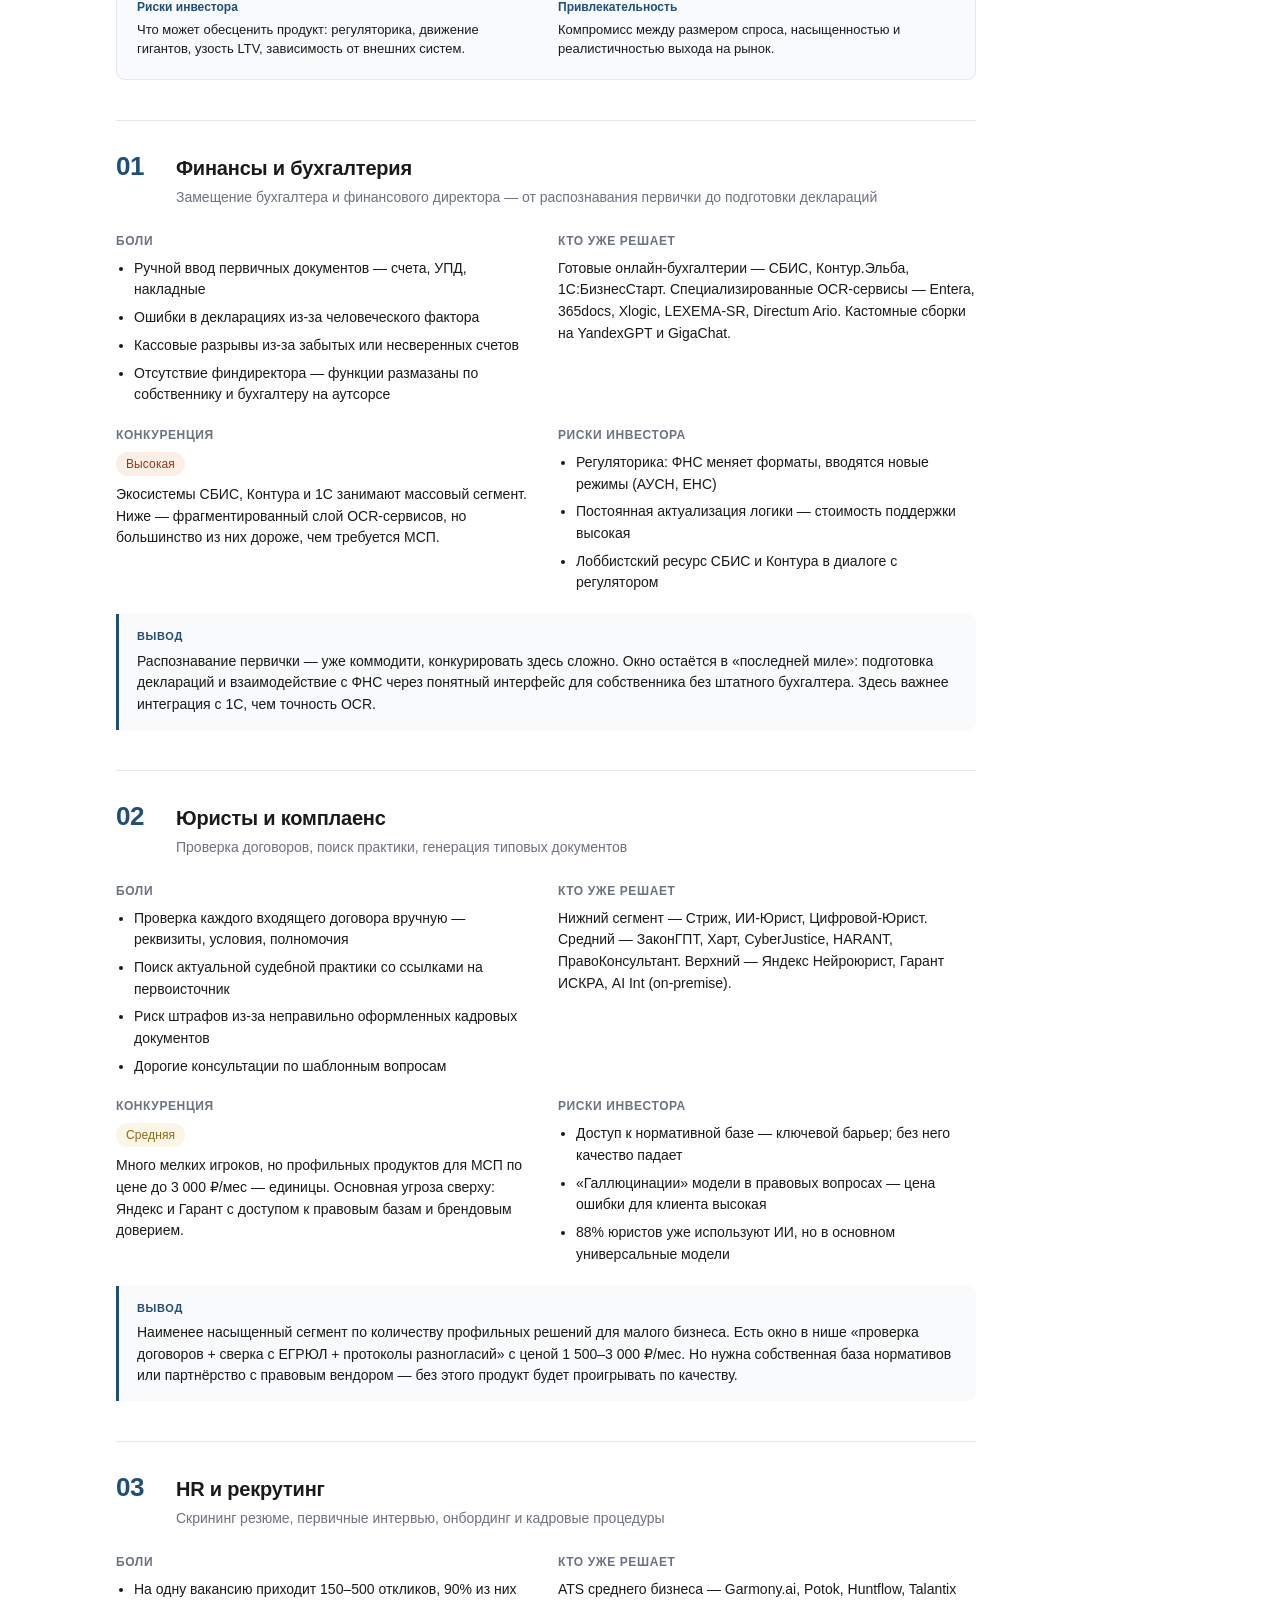
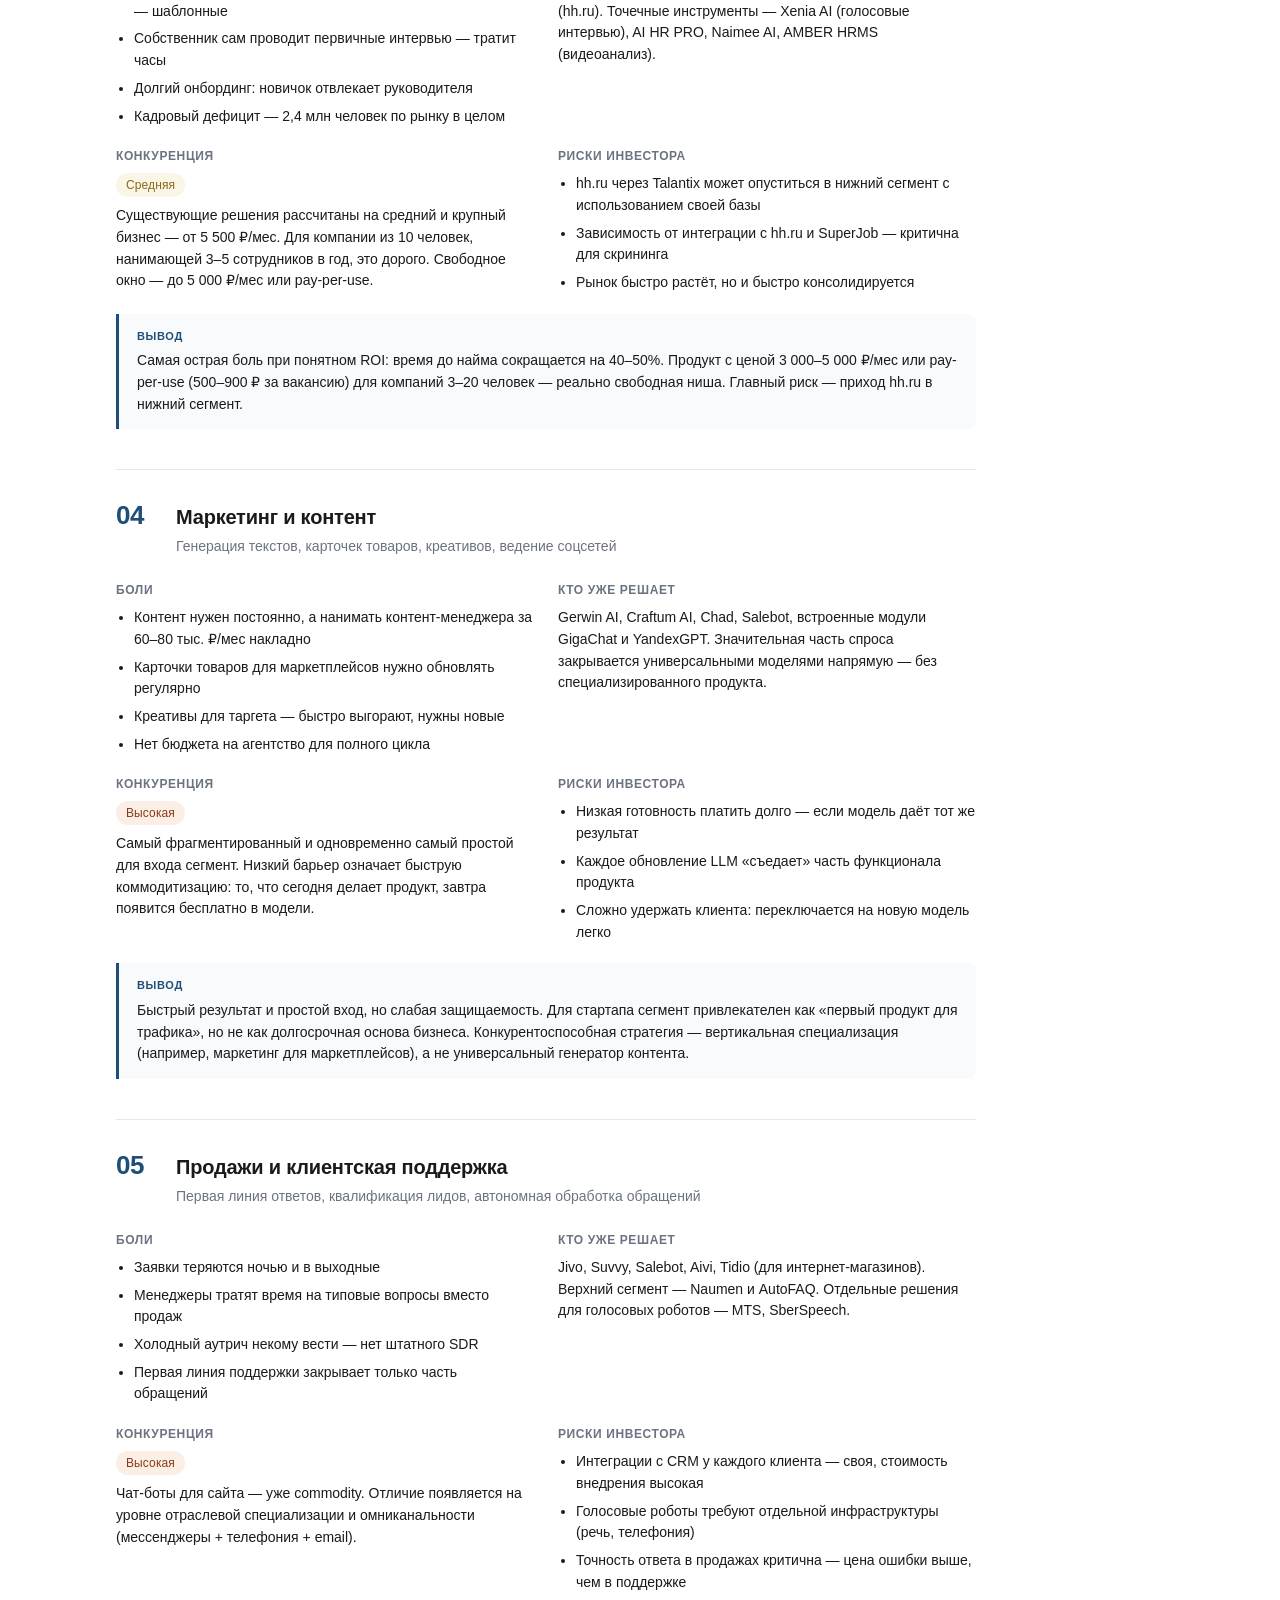
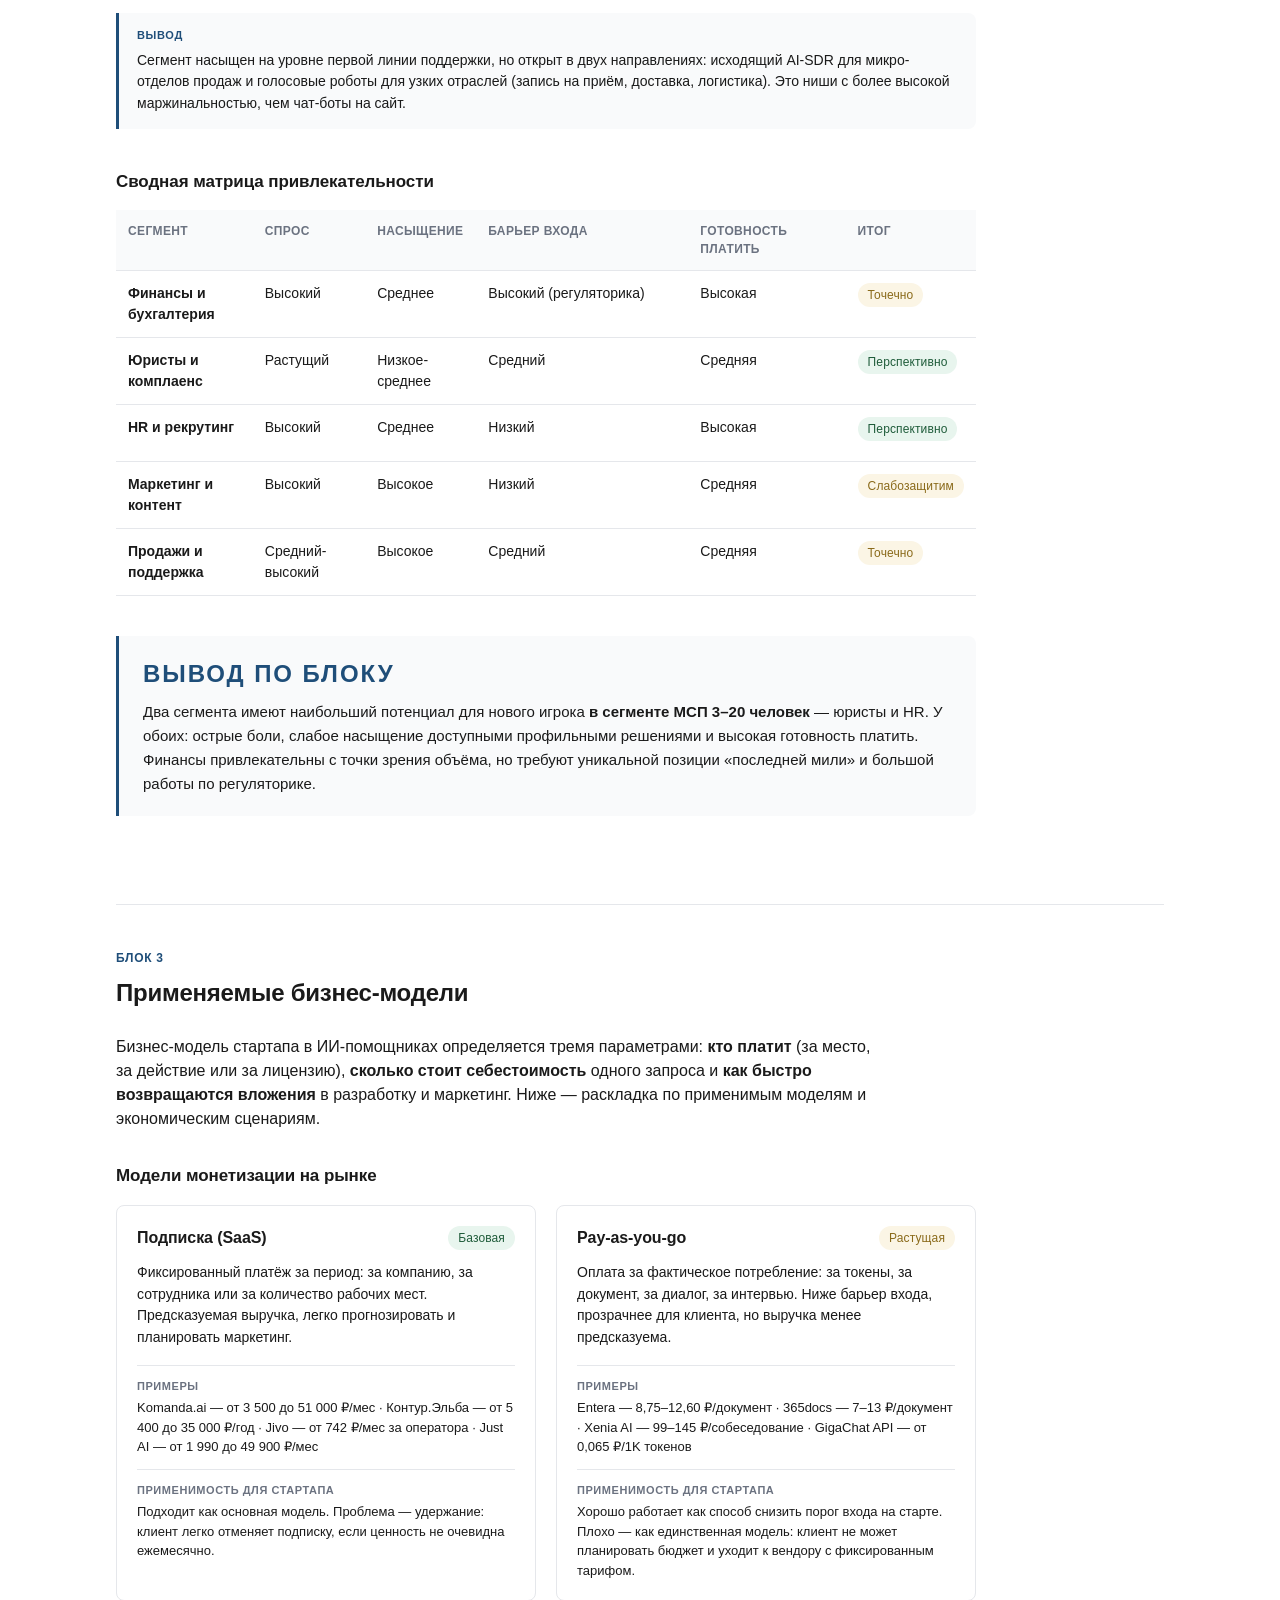
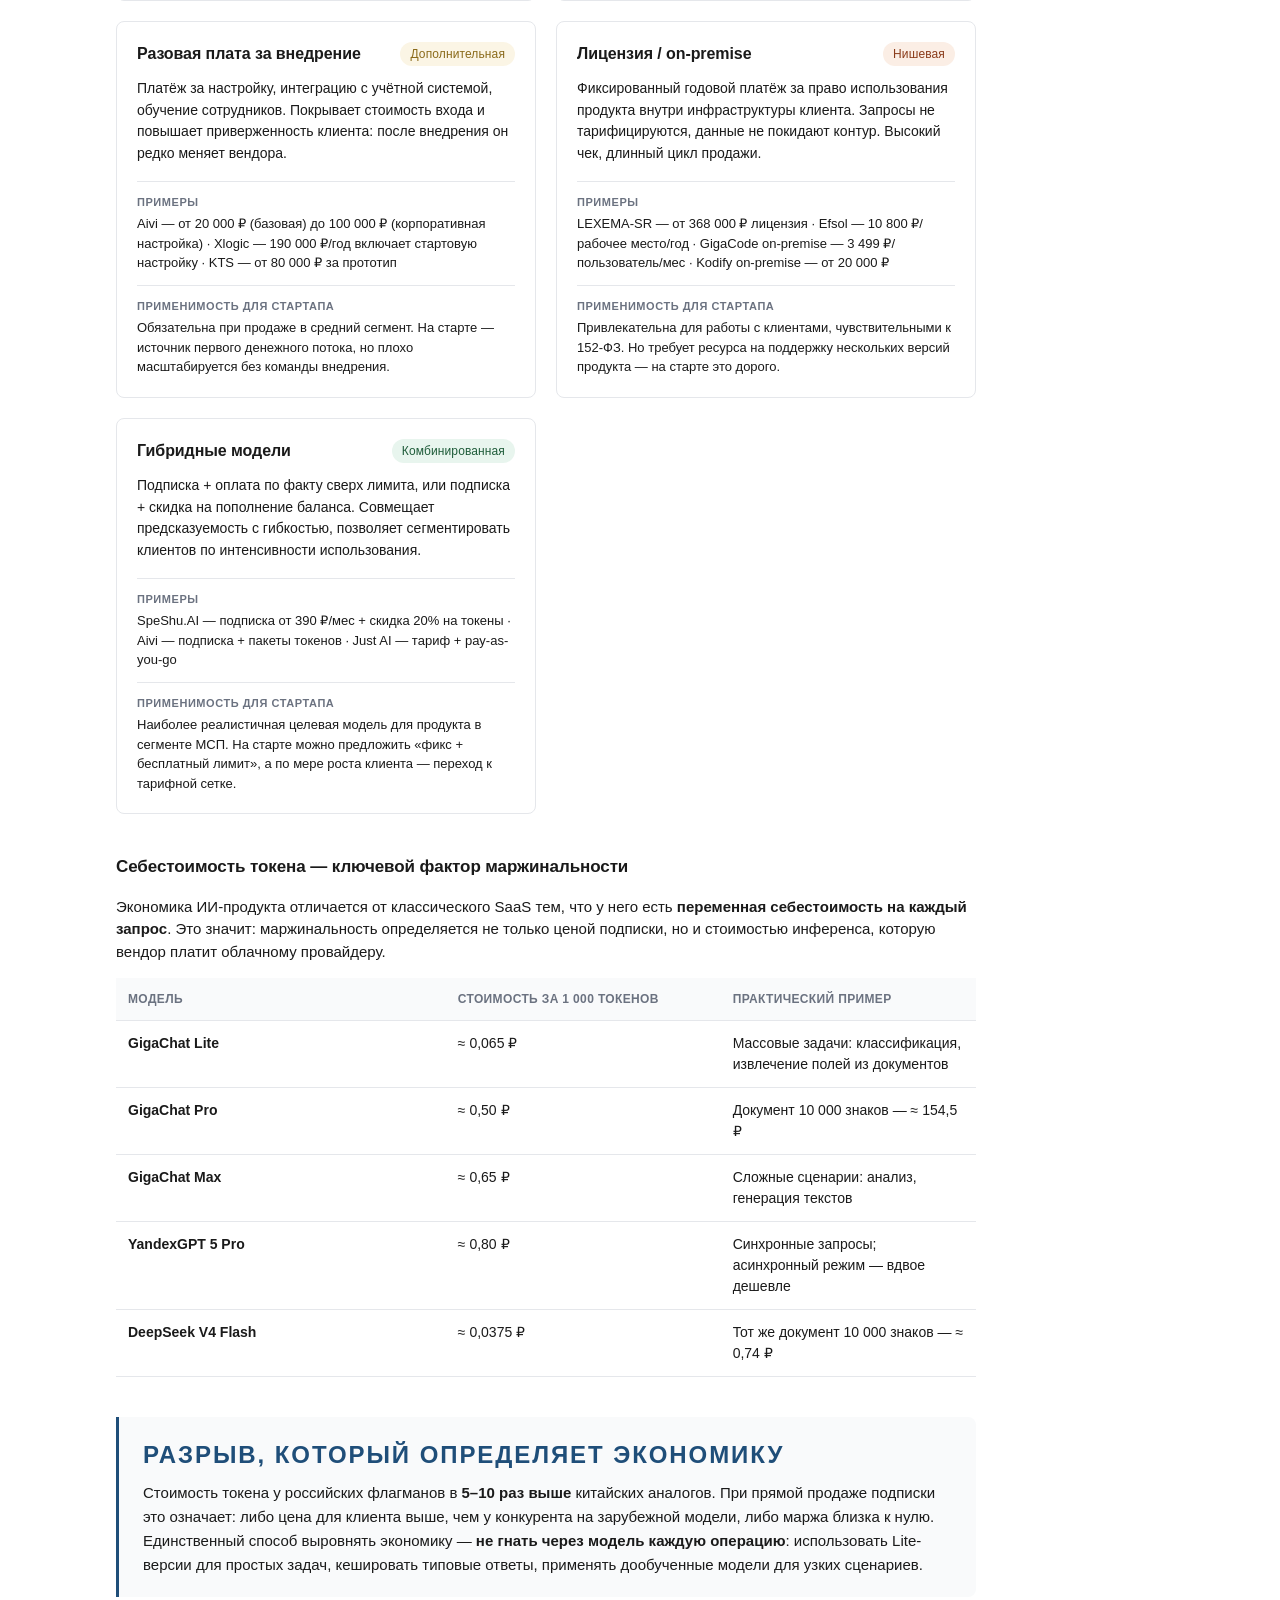
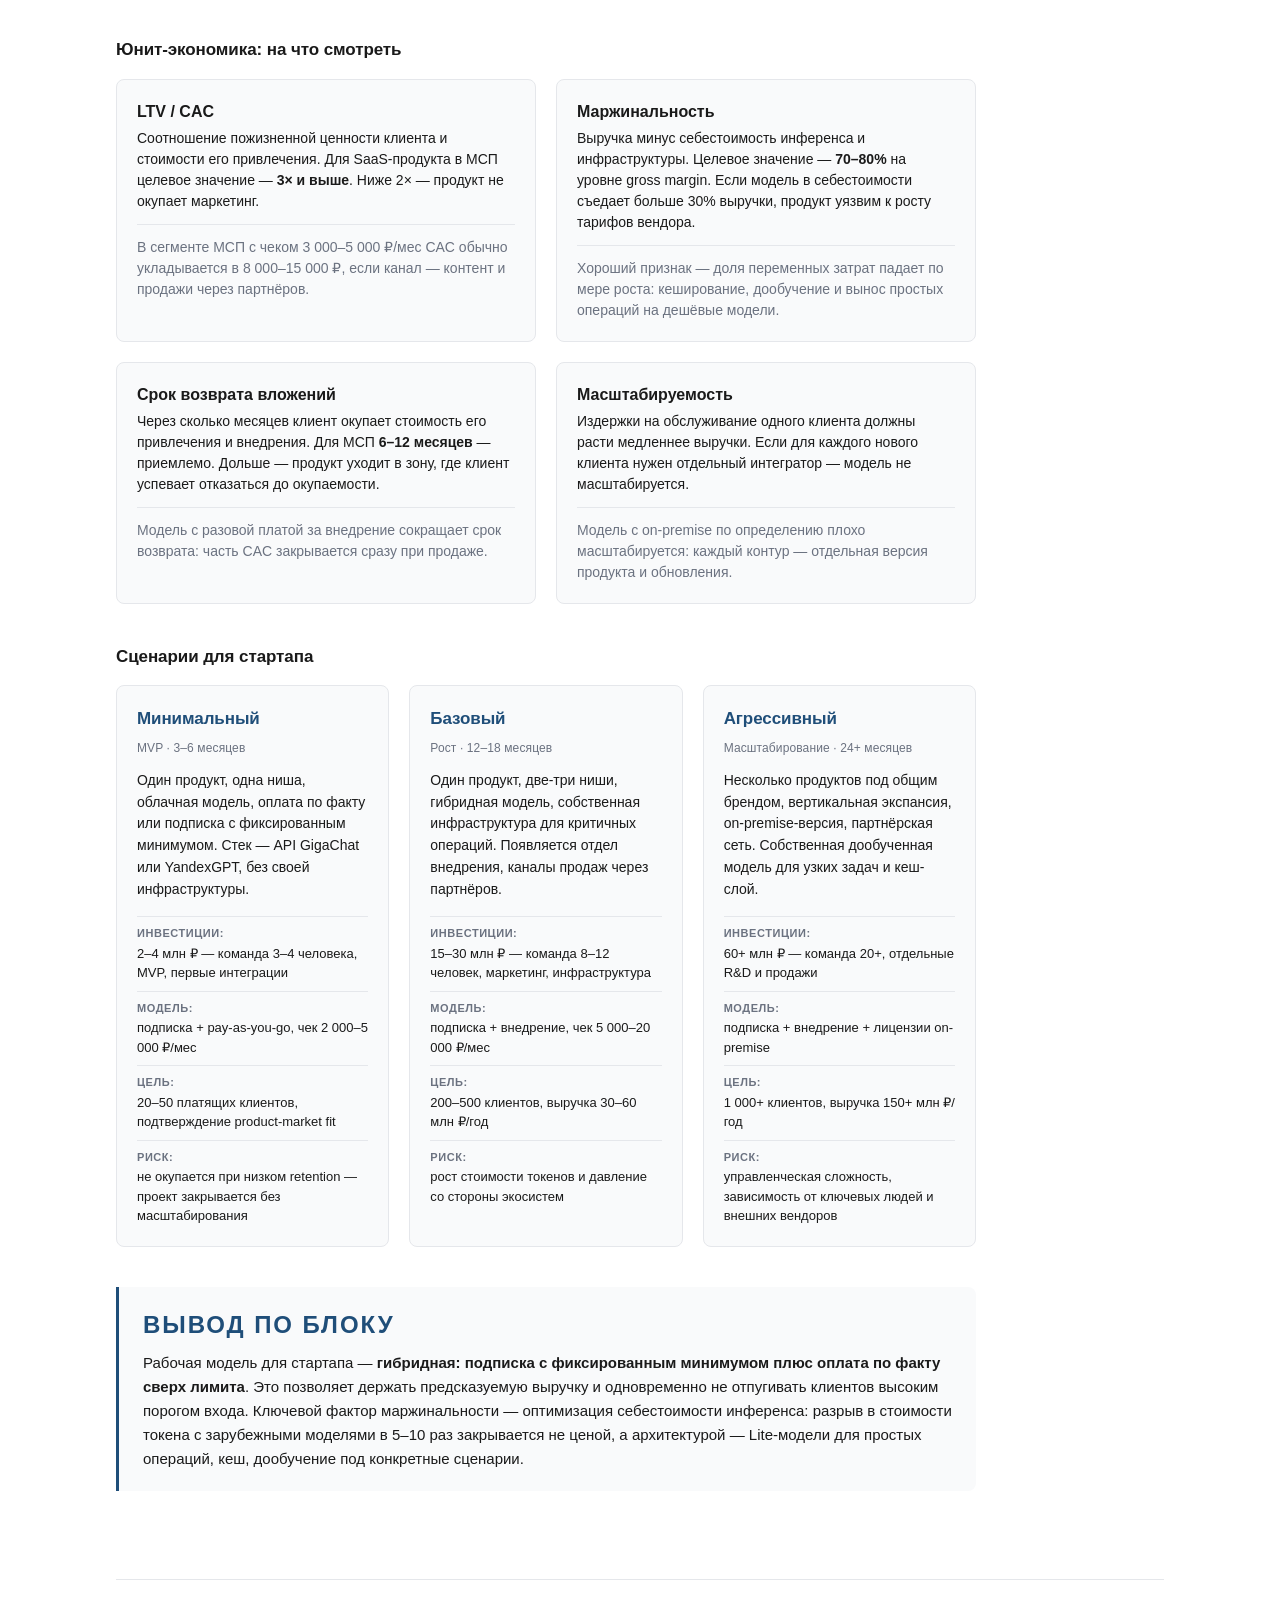
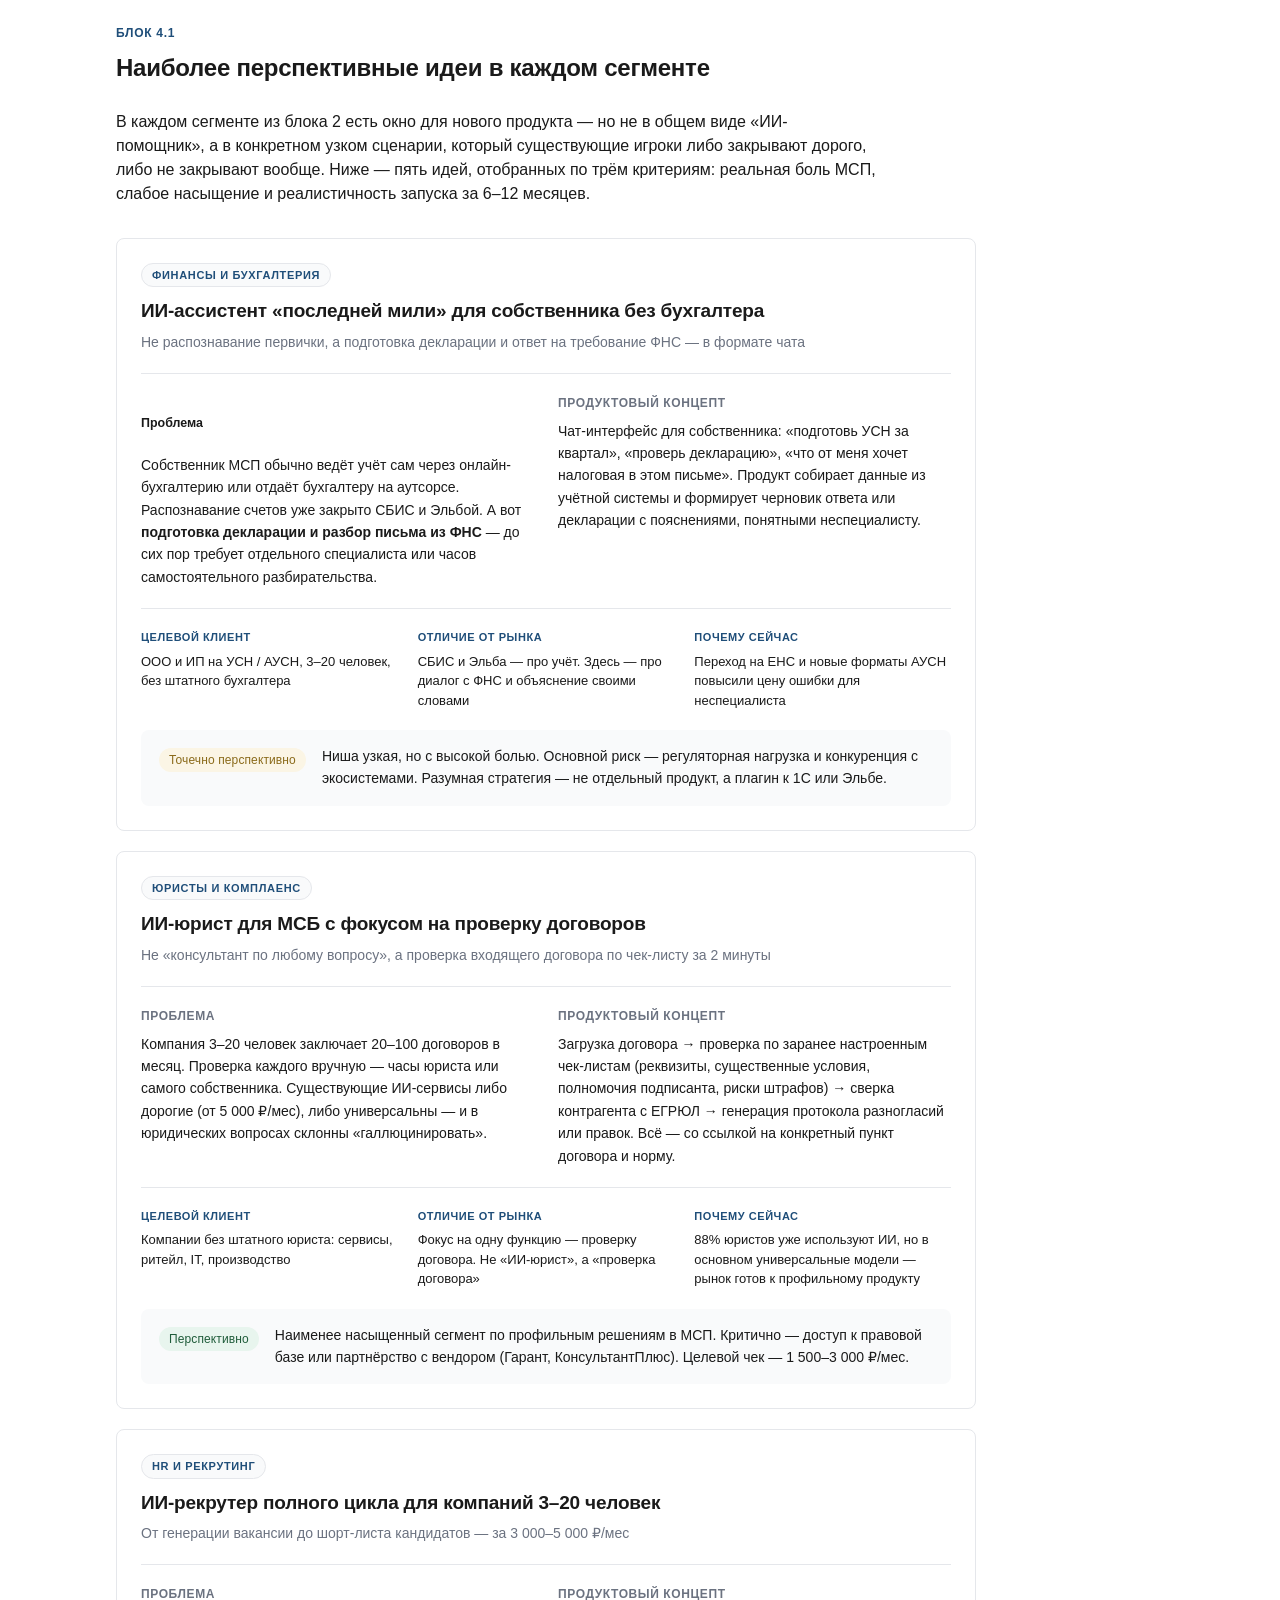
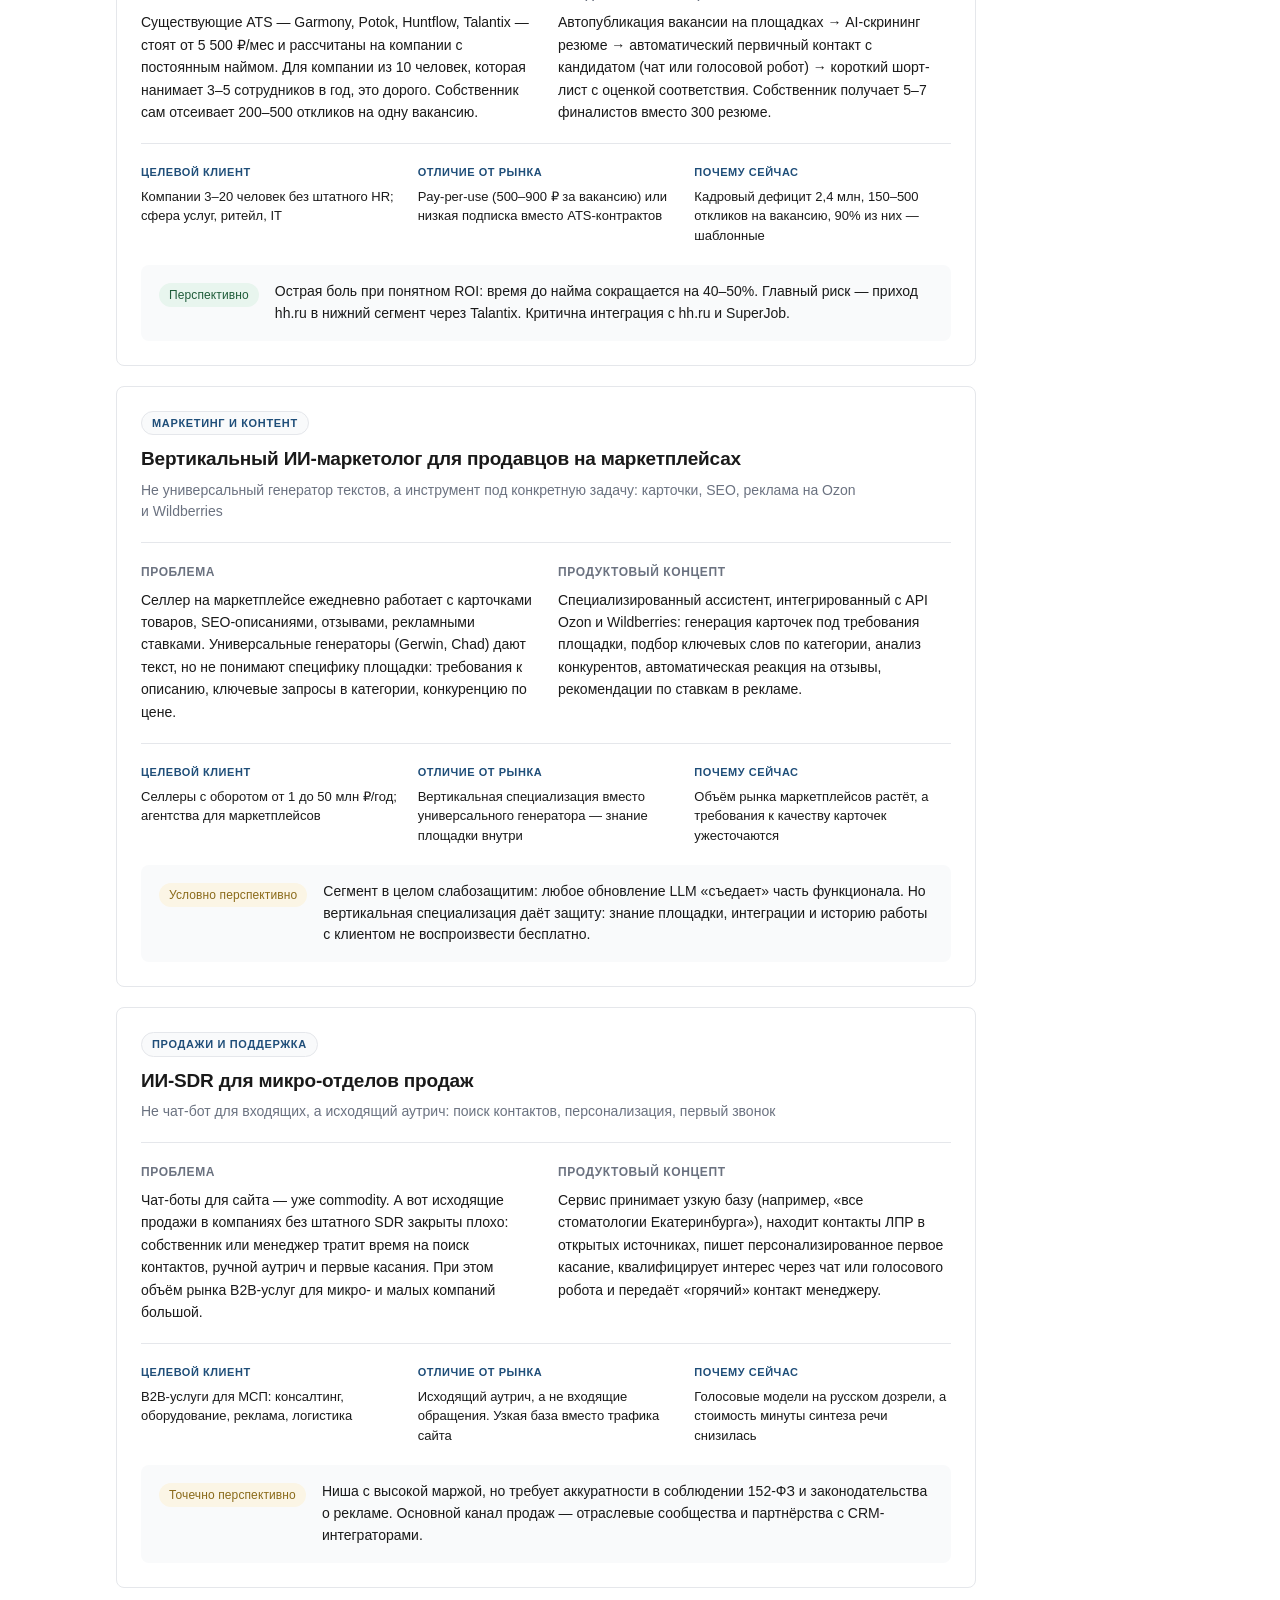
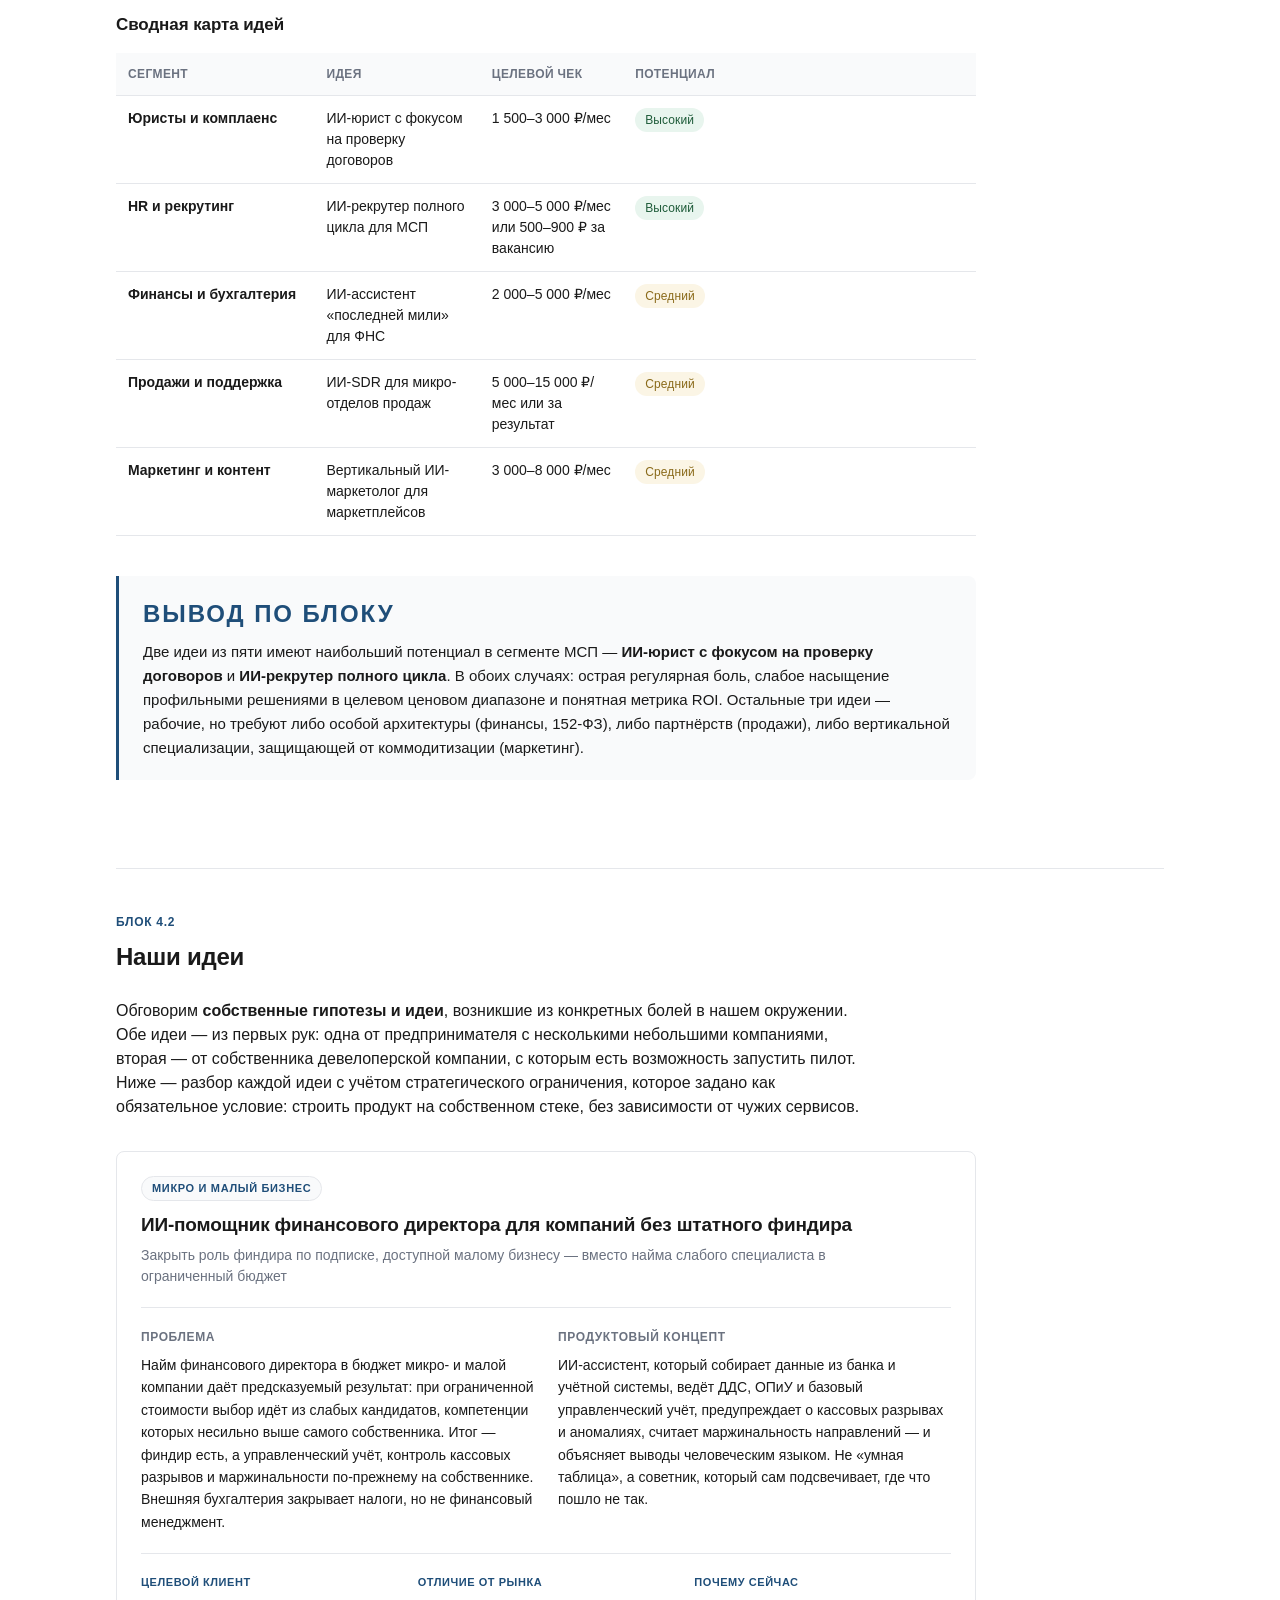
==== commit 645c0172: "all blocks done, release v1" ====
--- a/index.html
+++ b/index.html
@@ -634,9 +634,313 @@
         <span class="block-num">Блок 3</span>
         <h2>Применяемые бизнес-модели</h2>
       </div>
-      <div class="block-body">
-        <p class="placeholder">Содержимое блока готовится.</p>
-      </div>
+<div class="block-body">
+
+  <p class="lead">
+    Бизнес-модель стартапа в ИИ-помощниках определяется тремя параметрами:
+    <strong>кто платит</strong> (за место, за действие или за лицензию),
+    <strong>сколько стоит себестоимость</strong> одного запроса и
+    <strong>как быстро возвращаются вложения</strong> в разработку и маркетинг.
+    Ниже — раскладка по применимым моделям и экономическим сценариям.
+  </p>
+
+  <h3 class="subsection">Модели монетизации на рынке</h3>
+
+  <div class="model-grid">
+
+    <div class="model-card">
+      <div class="model-head">
+        <h4>Подписка (SaaS)</h4>
+        <span class="badge badge-low">Базовая</span>
+      </div>
+      <p class="model-desc">
+        Фиксированный платёж за период: за компанию, за сотрудника или
+        за количество рабочих мест. Предсказуемая выручка, легко
+        прогнозировать и планировать маркетинг.
+      </p>
+      <div class="model-examples">
+        <span class="model-label">Примеры</span>
+        <p>Komanda.ai — от 3 500 до 51 000 ₽/мес · Контур.Эльба — от 5 400 до 35 000 ₽/год · Jivo — от 742 ₽/мес за оператора · Just AI — от 1 990 до 49 900 ₽/мес</p>
+      </div>
+      <div class="model-fit">
+        <span class="model-label">Применимость для стартапа</span>
+        <p>Подходит как основная модель. Проблема — удержание: клиент легко отменяет подписку, если ценность не очевидна ежемесячно.</p>
+      </div>
+    </div>
+
+    <div class="model-card">
+      <div class="model-head">
+        <h4>Pay-as-you-go</h4>
+        <span class="badge badge-mid">Растущая</span>
+      </div>
+      <p class="model-desc">
+        Оплата за фактическое потребление: за токены, за документ,
+        за диалог, за интервью. Ниже барьер входа, прозрачнее
+        для клиента, но выручка менее предсказуема.
+      </p>
+      <div class="model-examples">
+        <span class="model-label">Примеры</span>
+        <p>Entera — 8,75–12,60 ₽/документ · 365docs — 7–13 ₽/документ · Xenia AI — 99–145 ₽/собеседование · GigaChat API — от 0,065 ₽/1K токенов</p>
+      </div>
+      <div class="model-fit">
+        <span class="model-label">Применимость для стартапа</span>
+        <p>Хорошо работает как способ снизить порог входа на старте. Плохо — как единственная модель: клиент не может планировать бюджет и уходит к вендору с фиксированным тарифом.</p>
+      </div>
+    </div>
+
+    <div class="model-card">
+      <div class="model-head">
+        <h4>Разовая плата за внедрение</h4>
+        <span class="badge badge-mid">Дополнительная</span>
+      </div>
+      <p class="model-desc">
+        Платёж за настройку, интеграцию с учётной системой, обучение
+        сотрудников. Покрывает стоимость входа и повышает приверженность
+        клиента: после внедрения он редко меняет вендора.
+      </p>
+      <div class="model-examples">
+        <span class="model-label">Примеры</span>
+        <p>Aivi — от 20 000 ₽ (базовая) до 100 000 ₽ (корпоративная настройка) · Xlogic — 190 000 ₽/год включает стартовую настройку · KTS — от 80 000 ₽ за прототип</p>
+      </div>
+      <div class="model-fit">
+        <span class="model-label">Применимость для стартапа</span>
+        <p>Обязательна при продаже в средний сегмент. На старте — источник первого денежного потока, но плохо масштабируется без команды внедрения.</p>
+      </div>
+    </div>
+
+    <div class="model-card">
+      <div class="model-head">
+        <h4>Лицензия / on-premise</h4>
+        <span class="badge badge-high">Нишевая</span>
+      </div>
+      <p class="model-desc">
+        Фиксированный годовой платёж за право использования продукта
+        внутри инфраструктуры клиента. Запросы не тарифицируются,
+        данные не покидают контур. Высокий чек, длинный цикл продажи.
+      </p>
+      <div class="model-examples">
+        <span class="model-label">Примеры</span>
+        <p>LEXEMA-SR — от 368 000 ₽ лицензия · Efsol — 10 800 ₽/рабочее место/год · GigaCode on-premise — 3 499 ₽/пользователь/мес · Kodify on-premise — от 20 000 ₽</p>
+      </div>
+      <div class="model-fit">
+        <span class="model-label">Применимость для стартапа</span>
+        <p>Привлекательна для работы с клиентами, чувствительными к 152-ФЗ. Но требует ресурса на поддержку нескольких версий продукта — на старте это дорого.</p>
+      </div>
+    </div>
+
+    <div class="model-card">
+      <div class="model-head">
+        <h4>Гибридные модели</h4>
+        <span class="badge badge-low">Комбинированная</span>
+      </div>
+      <p class="model-desc">
+        Подписка + оплата по факту сверх лимита, или подписка + скидка
+        на пополнение баланса. Совмещает предсказуемость с гибкостью,
+        позволяет сегментировать клиентов по интенсивности использования.
+      </p>
+      <div class="model-examples">
+        <span class="model-label">Примеры</span>
+        <p>SpeShu.AI — подписка от 390 ₽/мес + скидка 20% на токены · Aivi — подписка + пакеты токенов · Just AI — тариф + pay-as-you-go</p>
+      </div>
+      <div class="model-fit">
+        <span class="model-label">Применимость для стартапа</span>
+        <p>Наиболее реалистичная целевая модель для продукта в сегменте МСП. На старте можно предложить «фикс + бесплатный лимит», а по мере роста клиента — переход к тарифной сетке.</p>
+      </div>
+    </div>
+
+  </div>
+
+  <h3 class="subsection">Себестоимость токена — ключевой фактор маржинальности</h3>
+
+  <p>
+    Экономика ИИ-продукта отличается от классического SaaS тем, что
+    у него есть <strong>переменная себестоимость на каждый запрос</strong>.
+    Это значит: маржинальность определяется не только ценой подписки,
+    но и стоимостью инференса, которую вендор платит облачному провайдеру.
+  </p>
+
+  <div class="table-wrap">
+    <table class="catalog-table">
+      <thead>
+        <tr>
+          <th>Модель</th>
+          <th>Стоимость за 1 000 токенов</th>
+          <th>Практический пример</th>
+        </tr>
+      </thead>
+      <tbody>
+        <tr>
+          <td data-label="Модель"><strong>GigaChat Lite</strong></td>
+          <td data-label="Стоимость">≈ 0,065 ₽</td>
+          <td data-label="Пример">Массовые задачи: классификация, извлечение полей из документов</td>
+        </tr>
+        <tr>
+          <td data-label="Модель"><strong>GigaChat Pro</strong></td>
+          <td data-label="Стоимость">≈ 0,50 ₽</td>
+          <td data-label="Пример">Документ 10 000 знаков — ≈ 154,5 ₽</td>
+        </tr>
+        <tr>
+          <td data-label="Модель"><strong>GigaChat Max</strong></td>
+          <td data-label="Стоимость">≈ 0,65 ₽</td>
+          <td data-label="Пример">Сложные сценарии: анализ, генерация текстов</td>
+        </tr>
+        <tr>
+          <td data-label="Модель"><strong>YandexGPT 5 Pro</strong></td>
+          <td data-label="Стоимость">≈ 0,80 ₽</td>
+          <td data-label="Пример">Синхронные запросы; асинхронный режим — вдвое дешевле</td>
+        </tr>
+        <tr>
+          <td data-label="Модель"><strong>DeepSeek V4 Flash</strong></td>
+          <td data-label="Стоимость">≈ 0,0375 ₽</td>
+          <td data-label="Пример">Тот же документ 10 000 знаков — ≈ 0,74 ₽</td>
+        </tr>
+      </tbody>
+    </table>
+  </div>
+
+  <div class="insight">
+    <span class="insight-label">Разрыв, который определяет экономику</span>
+    <p>
+      Стоимость токена у российских флагманов в <strong>5–10 раз выше</strong>
+      китайских аналогов. При прямой продаже подписки это означает:
+      либо цена для клиента выше, чем у конкурента на зарубежной модели,
+      либо маржа близка к нулю. Единственный способ выровнять экономику —
+      <strong>не гнать через модель каждую операцию</strong>: использовать
+      Lite-версии для простых задач, кешировать типовые ответы, применять
+      дообученные модели для узких сценариев.
+    </p>
+  </div>
+
+  <h3 class="subsection">Юнит-экономика: на что смотреть</h3>
+
+  <div class="two-col">
+    <div class="card">
+      <h4>LTV / CAC</h4>
+      <p>
+        Соотношение пожизненной ценности клиента и стоимости его привлечения.
+        Для SaaS-продукта в МСП целевое значение — <strong>3× и выше</strong>.
+        Ниже 2× — продукт не окупает маркетинг.
+      </p>
+      <p class="card-note">
+        В сегменте МСП с чеком 3 000–5 000 ₽/мес CAC обычно укладывается
+        в 8 000–15 000 ₽, если канал — контент и продажи через партнёров.
+      </p>
+    </div>
+    <div class="card">
+      <h4>Маржинальность</h4>
+      <p>
+        Выручка минус себестоимость инференса и инфраструктуры.
+        Целевое значение — <strong>70–80%</strong> на уровне gross margin.
+        Если модель в себестоимости съедает больше 30% выручки, продукт
+        уязвим к росту тарифов вендора.
+      </p>
+      <p class="card-note">
+        Хороший признак — доля переменных затрат падает по мере роста:
+        кеширование, дообучение и вынос простых операций на дешёвые модели.
+      </p>
+    </div>
+    <div class="card">
+      <h4>Срок возврата вложений</h4>
+      <p>
+        Через сколько месяцев клиент окупает стоимость его привлечения
+        и внедрения. Для МСП <strong>6–12 месяцев</strong> — приемлемо.
+        Дольше — продукт уходит в зону, где клиент успевает
+        отказаться до окупаемости.
+      </p>
+      <p class="card-note">
+        Модель с разовой платой за внедрение сокращает срок возврата:
+        часть CAC закрывается сразу при продаже.
+      </p>
+    </div>
+    <div class="card">
+      <h4>Масштабируемость</h4>
+      <p>
+        Издержки на обслуживание одного клиента должны расти медленнее
+        выручки. Если для каждого нового клиента нужен отдельный
+        интегратор — модель не масштабируется.
+      </p>
+      <p class="card-note">
+        Модель с on-premise по определению плохо масштабируется: каждый
+        контур — отдельная версия продукта и обновления.
+      </p>
+    </div>
+  </div>
+
+  <h3 class="subsection">Сценарии для стартапа</h3>
+
+  <div class="scenario-grid">
+
+    <div class="scenario">
+      <div class="scenario-head">
+        <h4>Минимальный</h4>
+        <span class="scenario-tag">MVP · 3–6 месяцев</span>
+      </div>
+      <p class="scenario-desc">
+        Один продукт, одна ниша, облачная модель, оплата по факту
+        или подписка с фиксированным минимумом. Стек — API GigaChat
+        или YandexGPT, без своей инфраструктуры.
+      </p>
+      <ul class="scenario-list">
+        <li><strong>Инвестиции:</strong> 2–4 млн ₽ — команда 3–4 человека, MVP, первые интеграции</li>
+        <li><strong>Модель:</strong> подписка + pay-as-you-go, чек 2 000–5 000 ₽/мес</li>
+        <li><strong>Цель:</strong> 20–50 платящих клиентов, подтверждение product-market fit</li>
+        <li><strong>Риск:</strong> не окупается при низком retention — проект закрывается без масштабирования</li>
+      </ul>
+    </div>
+
+    <div class="scenario">
+      <div class="scenario-head">
+        <h4>Базовый</h4>
+        <span class="scenario-tag">Рост · 12–18 месяцев</span>
+      </div>
+      <p class="scenario-desc">
+        Один продукт, две-три ниши, гибридная модель, собственная
+        инфраструктура для критичных операций. Появляется отдел
+        внедрения, каналы продаж через партнёров.
+      </p>
+      <ul class="scenario-list">
+        <li><strong>Инвестиции:</strong> 15–30 млн ₽ — команда 8–12 человек, маркетинг, инфраструктура</li>
+        <li><strong>Модель:</strong> подписка + внедрение, чек 5 000–20 000 ₽/мес</li>
+        <li><strong>Цель:</strong> 200–500 клиентов, выручка 30–60 млн ₽/год</li>
+        <li><strong>Риск:</strong> рост стоимости токенов и давление со стороны экосистем</li>
+      </ul>
+    </div>
+
+    <div class="scenario">
+      <div class="scenario-head">
+        <h4>Агрессивный</h4>
+        <span class="scenario-tag">Масштабирование · 24+ месяцев</span>
+      </div>
+      <p class="scenario-desc">
+        Несколько продуктов под общим брендом, вертикальная экспансия,
+        on-premise-версия, партнёрская сеть. Собственная дообученная
+        модель для узких задач и кеш-слой.
+      </p>
+      <ul class="scenario-list">
+        <li><strong>Инвестиции:</strong> 60+ млн ₽ — команда 20+, отдельные R&D и продажи</li>
+        <li><strong>Модель:</strong> подписка + внедрение + лицензии on-premise</li>
+        <li><strong>Цель:</strong> 1 000+ клиентов, выручка 150+ млн ₽/год</li>
+        <li><strong>Риск:</strong> управленческая сложность, зависимость от ключевых людей и внешних вендоров</li>
+      </ul>
+    </div>
+
+  </div>
+
+  <div class="insight">
+    <span class="insight-label">Вывод по блоку</span>
+    <p>
+      Рабочая модель для стартапа — <strong>гибридная: подписка с фиксированным
+      минимумом плюс оплата по факту сверх лимита</strong>. Это позволяет
+      держать предсказуемую выручку и одновременно не отпугивать клиентов
+      высоким порогом входа. Ключевой фактор маржинальности —
+      оптимизация себестоимости инференса: разрыв в стоимости токена
+      с зарубежными моделями в 5–10 раз закрывается не ценой, а
+      архитектурой — Lite-модели для простых операций, кеш, дообучение
+      под конкретные сценарии.
+    </p>
+  </div>
+
+</div>
     </section>
 
     <!-- БЛОК 4.1 -->
@@ -645,9 +949,359 @@
         <span class="block-num">Блок 4.1</span>
         <h2>Наиболее перспективные идеи в каждом сегменте</h2>
       </div>
-      <div class="block-body">
-        <p class="placeholder">Содержимое блока готовится.</p>
-      </div>
+<div class="block-body">
+
+  <p class="lead">
+    В каждом сегменте из блока 2 есть окно для нового продукта — но не
+    в общем виде «ИИ-помощник», а в конкретном узком сценарии, который
+    существующие игроки либо закрывают дорого, либо не закрывают вообще.
+    Ниже — пять идей, отобранных по трём критериям: реальная боль МСП,
+    слабое насыщение и реалистичность запуска за 6–12 месяцев.
+  </p>
+
+  <!-- ============ ИДЕЯ 1 ============ -->
+  <article class="idea-card">
+    <div class="idea-head">
+      <span class="idea-segment">Финансы и бухгалтерия</span>
+      <h3>ИИ-ассистент «последней мили» для собственника без бухгалтера</h3>
+      <p class="idea-tagline">Не распознавание первички, а подготовка декларации и ответ на требование ФНС — в формате чата</p>
+    </div>
+
+    <div class="idea-body">
+      <div>
+        <h5>Проблема</h4>
+        <p>
+          Собственник МСП обычно ведёт учёт сам через онлайн-бухгалтерию
+          или отдаёт бухгалтеру на аутсорсе. Распознавание счетов уже
+          закрыто СБИС и Эльбой. А вот <strong>подготовка декларации
+          и разбор письма из ФНС</strong> — до сих пор требует отдельного
+          специалиста или часов самостоятельного разбирательства.
+        </p>
+      </div>
+      <div>
+        <h4>Продуктовый концепт</h4>
+        <p>
+          Чат-интерфейс для собственника: «подготовь УСН за квартал»,
+          «проверь декларацию», «что от меня хочет налоговая в этом
+          письме». Продукт собирает данные из учётной системы
+          и формирует черновик ответа или декларации с пояснениями,
+          понятными неспециалисту.
+        </p>
+      </div>
+    </div>
+
+    <div class="idea-meta">
+      <div>
+        <span class="meta-label">Целевой клиент</span>
+        <p>ООО и ИП на УСН / АУСН, 3–20 человек, без штатного бухгалтера</p>
+      </div>
+      <div>
+        <span class="meta-label">Отличие от рынка</span>
+        <p>СБИС и Эльба — про учёт. Здесь — про диалог с ФНС и объяснение своими словами</p>
+      </div>
+      <div>
+        <span class="meta-label">Почему сейчас</span>
+        <p>Переход на ЕНС и новые форматы АУСН повысили цену ошибки для неспециалиста</p>
+      </div>
+    </div>
+
+    <div class="idea-verdict">
+      <span class="badge badge-mid">Точечно перспективно</span>
+      <p>
+        Ниша узкая, но с высокой болью. Основной риск — регуляторная
+        нагрузка и конкуренция с экосистемами. Разумная стратегия —
+        не отдельный продукт, а плагин к 1С или Эльбе.
+      </p>
+    </div>
+  </article>
+
+  <!-- ============ ИДЕЯ 2 ============ -->
+  <article class="idea-card">
+    <div class="idea-head">
+      <span class="idea-segment">Юристы и комплаенс</span>
+      <h3>ИИ-юрист для МСБ с фокусом на проверку договоров</h3>
+      <p class="idea-tagline">Не «консультант по любому вопросу», а проверка входящего договора по чек-листу за 2 минуты</p>
+    </div>
+
+    <div class="idea-body">
+      <div>
+        <h4>Проблема</h4>
+        <p>
+          Компания 3–20 человек заключает 20–100 договоров в месяц.
+          Проверка каждого вручную — часы юриста или самого собственника.
+          Существующие ИИ-сервисы либо дорогие (от 5 000 ₽/мес),
+          либо универсальны — и в юридических вопросах склонны
+          «галлюцинировать».
+        </p>
+      </div>
+      <div>
+        <h4>Продуктовый концепт</h4>
+        <p>
+          Загрузка договора → проверка по заранее настроенным чек-листам
+          (реквизиты, существенные условия, полномочия подписанта, риски
+          штрафов) → сверка контрагента с ЕГРЮЛ → генерация протокола
+          разногласий или правок. Всё — со ссылкой на конкретный пункт
+          договора и норму.
+        </p>
+      </div>
+    </div>
+
+    <div class="idea-meta">
+      <div>
+        <span class="meta-label">Целевой клиент</span>
+        <p>Компании без штатного юриста: сервисы, ритейл, IT, производство</p>
+      </div>
+      <div>
+        <span class="meta-label">Отличие от рынка</span>
+        <p>Фокус на одну функцию — проверку договора. Не «ИИ-юрист», а «проверка договора»</p>
+      </div>
+      <div>
+        <span class="meta-label">Почему сейчас</span>
+        <p>88% юристов уже используют ИИ, но в основном универсальные модели — рынок готов к профильному продукту</p>
+      </div>
+    </div>
+
+    <div class="idea-verdict">
+      <span class="badge badge-low">Перспективно</span>
+      <p>
+        Наименее насыщенный сегмент по профильным решениям в МСП.
+        Критично — доступ к правовой базе или партнёрство с вендором
+        (Гарант, КонсультантПлюс). Целевой чек — 1 500–3 000 ₽/мес.
+      </p>
+    </div>
+  </article>
+
+  <!-- ============ ИДЕЯ 3 ============ -->
+  <article class="idea-card">
+    <div class="idea-head">
+      <span class="idea-segment">HR и рекрутинг</span>
+      <h3>ИИ-рекрутер полного цикла для компаний 3–20 человек</h3>
+      <p class="idea-tagline">От генерации вакансии до шорт-листа кандидатов — за 3 000–5 000 ₽/мес</p>
+    </div>
+
+    <div class="idea-body">
+      <div>
+        <h4>Проблема</h4>
+        <p>
+          Существующие ATS — Garmony, Potok, Huntflow, Talantix — стоят
+          от 5 500 ₽/мес и рассчитаны на компании с постоянным наймом.
+          Для компании из 10 человек, которая нанимает 3–5 сотрудников
+          в год, это дорого. Собственник сам отсеивает 200–500 откликов
+          на одну вакансию.
+        </p>
+      </div>
+      <div>
+        <h4>Продуктовый концепт</h4>
+        <p>
+          Автопубликация вакансии на площадках → AI-скрининг резюме →
+          автоматический первичный контакт с кандидатом (чат или голосовой
+          робот) → короткий шорт-лист с оценкой соответствия. Собственник
+          получает 5–7 финалистов вместо 300 резюме.
+        </p>
+      </div>
+    </div>
+
+    <div class="idea-meta">
+      <div>
+        <span class="meta-label">Целевой клиент</span>
+        <p>Компании 3–20 человек без штатного HR; сфера услуг, ритейл, IT</p>
+      </div>
+      <div>
+        <span class="meta-label">Отличие от рынка</span>
+        <p>Pay-per-use (500–900 ₽ за вакансию) или низкая подписка вместо ATS-контрактов</p>
+      </div>
+      <div>
+        <span class="meta-label">Почему сейчас</span>
+        <p>Кадровый дефицит 2,4 млн, 150–500 откликов на вакансию, 90% из них — шаблонные</p>
+      </div>
+    </div>
+
+    <div class="idea-verdict">
+      <span class="badge badge-low">Перспективно</span>
+      <p>
+        Острая боль при понятном ROI: время до найма сокращается
+        на 40–50%. Главный риск — приход hh.ru в нижний сегмент
+        через Talantix. Критична интеграция с hh.ru и SuperJob.
+      </p>
+    </div>
+  </article>
+
+  <!-- ============ ИДЕЯ 4 ============ -->
+  <article class="idea-card">
+    <div class="idea-head">
+      <span class="idea-segment">Маркетинг и контент</span>
+      <h3>Вертикальный ИИ-маркетолог для продавцов на маркетплейсах</h3>
+      <p class="idea-tagline">Не универсальный генератор текстов, а инструмент под конкретную задачу: карточки, SEO, реклама на Ozon и Wildberries</p>
+    </div>
+
+    <div class="idea-body">
+      <div>
+        <h4>Проблема</h4>
+        <p>
+          Селлер на маркетплейсе ежедневно работает с карточками товаров,
+          SEO-описаниями, отзывами, рекламными ставками. Универсальные
+          генераторы (Gerwin, Chad) дают текст, но не понимают специфику
+          площадки: требования к описанию, ключевые запросы в категории,
+          конкуренцию по цене.
+        </p>
+      </div>
+      <div>
+        <h4>Продуктовый концепт</h4>
+        <p>
+          Специализированный ассистент, интегрированный с API Ozon
+          и Wildberries: генерация карточек под требования площадки,
+          подбор ключевых слов по категории, анализ конкурентов,
+          автоматическая реакция на отзывы, рекомендации по ставкам
+          в рекламе.
+        </p>
+      </div>
+    </div>
+
+    <div class="idea-meta">
+      <div>
+        <span class="meta-label">Целевой клиент</span>
+        <p>Селлеры с оборотом от 1 до 50 млн ₽/год; агентства для маркетплейсов</p>
+      </div>
+      <div>
+        <span class="meta-label">Отличие от рынка</span>
+        <p>Вертикальная специализация вместо универсального генератора — знание площадки внутри</p>
+      </div>
+      <div>
+        <span class="meta-label">Почему сейчас</span>
+        <p>Объём рынка маркетплейсов растёт, а требования к качеству карточек ужесточаются</p>
+      </div>
+    </div>
+
+    <div class="idea-verdict">
+      <span class="badge badge-mid">Условно перспективно</span>
+      <p>
+        Сегмент в целом слабозащитим: любое обновление LLM «съедает»
+        часть функционала. Но вертикальная специализация даёт защиту:
+        знание площадки, интеграции и историю работы с клиентом
+        не воспроизвести бесплатно.
+      </p>
+    </div>
+  </article>
+
+  <!-- ============ ИДЕЯ 5 ============ -->
+  <article class="idea-card">
+    <div class="idea-head">
+      <span class="idea-segment">Продажи и поддержка</span>
+      <h3>ИИ-SDR для микро-отделов продаж</h3>
+      <p class="idea-tagline">Не чат-бот для входящих, а исходящий аутрич: поиск контактов, персонализация, первый звонок</p>
+    </div>
+
+    <div class="idea-body">
+      <div>
+        <h4>Проблема</h4>
+        <p>
+          Чат-боты для сайта — уже commodity. А вот исходящие продажи
+          в компаниях без штатного SDR закрыты плохо: собственник
+          или менеджер тратит время на поиск контактов, ручной аутрич
+          и первые касания. При этом объём рынка B2B-услуг для микро-
+          и малых компаний большой.
+        </p>
+      </div>
+      <div>
+        <h4>Продуктовый концепт</h4>
+        <p>
+          Сервис принимает узкую базу (например, «все стоматологии
+          Екатеринбурга»), находит контакты ЛПР в открытых источниках,
+          пишет персонализированное первое касание, квалифицирует
+          интерес через чат или голосового робота и передаёт «горячий»
+          контакт менеджеру.
+        </p>
+      </div>
+    </div>
+
+    <div class="idea-meta">
+      <div>
+        <span class="meta-label">Целевой клиент</span>
+        <p>B2B-услуги для МСП: консалтинг, оборудование, реклама, логистика</p>
+      </div>
+      <div>
+        <span class="meta-label">Отличие от рынка</span>
+        <p>Исходящий аутрич, а не входящие обращения. Узкая база вместо трафика сайта</p>
+      </div>
+      <div>
+        <span class="meta-label">Почему сейчас</span>
+        <p>Голосовые модели на русском дозрели, а стоимость минуты синтеза речи снизилась</p>
+      </div>
+    </div>
+
+    <div class="idea-verdict">
+      <span class="badge badge-mid">Точечно перспективно</span>
+      <p>
+        Ниша с высокой маржой, но требует аккуратности в соблюдении
+        152-ФЗ и законодательства о рекламе. Основной канал продаж —
+        отраслевые сообщества и партнёрства с CRM-интеграторами.
+      </p>
+    </div>
+  </article>
+
+  <!-- ============ СВОДНАЯ ТАБЛИЦА ============ -->
+  <h3 class="subsection">Сводная карта идей</h3>
+
+  <div class="table-wrap">
+    <table class="catalog-table">
+      <thead>
+        <tr>
+          <th>Сегмент</th>
+          <th>Идея</th>
+          <th>Целевой чек</th>
+          <th>Потенциал</th>
+        </tr>
+      </thead>
+      <tbody>
+        <tr>
+          <td data-label="Сегмент"><strong>Юристы и комплаенс</strong></td>
+          <td data-label="Идея">ИИ-юрист с фокусом на проверку договоров</td>
+          <td data-label="Целевой чек">1 500–3 000 ₽/мес</td>
+          <td data-label="Потенциал"><span class="badge badge-low">Высокий</span></td>
+        </tr>
+        <tr>
+          <td data-label="Сегмент"><strong>HR и рекрутинг</strong></td>
+          <td data-label="Идея">ИИ-рекрутер полного цикла для МСП</td>
+          <td data-label="Целевой чек">3 000–5 000 ₽/мес или 500–900 ₽ за вакансию</td>
+          <td data-label="Потенциал"><span class="badge badge-low">Высокий</span></td>
+        </tr>
+        <tr>
+          <td data-label="Сегмент"><strong>Финансы и бухгалтерия</strong></td>
+          <td data-label="Идея">ИИ-ассистент «последней мили» для ФНС</td>
+          <td data-label="Целевой чек">2 000–5 000 ₽/мес</td>
+          <td data-label="Потенциал"><span class="badge badge-mid">Средний</span></td>
+        </tr>
+        <tr>
+          <td data-label="Сегмент"><strong>Продажи и поддержка</strong></td>
+          <td data-label="Идея">ИИ-SDR для микро-отделов продаж</td>
+          <td data-label="Целевой чек">5 000–15 000 ₽/мес или за результат</td>
+          <td data-label="Потенциал"><span class="badge badge-mid">Средний</span></td>
+        </tr>
+        <tr>
+          <td data-label="Сегмент"><strong>Маркетинг и контент</strong></td>
+          <td data-label="Идея">Вертикальный ИИ-маркетолог для маркетплейсов</td>
+          <td data-label="Целевой чек">3 000–8 000 ₽/мес</td>
+          <td data-label="Потенциал"><span class="badge badge-mid">Средний</span></td>
+        </tr>
+      </tbody>
+    </table>
+  </div>
+
+  <div class="insight">
+    <span class="insight-label">Вывод по блоку</span>
+    <p>
+      Две идеи из пяти имеют наибольший потенциал в сегменте МСП —
+      <strong>ИИ-юрист с фокусом на проверку договоров</strong> и
+      <strong>ИИ-рекрутер полного цикла</strong>. В обоих случаях:
+      острая регулярная боль, слабое насыщение профильными решениями
+      в целевом ценовом диапазоне и понятная метрика ROI. Остальные
+      три идеи — рабочие, но требуют либо особой архитектуры
+      (финансы, 152-ФЗ), либо партнёрств (продажи), либо вертикальной
+      специализации, защищающей от коммодитизации (маркетинг).
+    </p>
+  </div>
+
+</div>
     </section>
 
     <!-- БЛОК 4.2 -->
@@ -656,20 +1310,522 @@
         <span class="block-num">Блок 4.2</span>
         <h2>Наши идеи</h2>
       </div>
-      <div class="block-body">
-        <p class="placeholder">Содержимое блока готовится.</p>
-      </div>
+<div class="block-body">
+
+  <p class="lead">
+    Обговорим <strong>собственные гипотезы и идеи</strong>, возникшие
+    из конкретных болей в нашем окружении. Обе идеи — из первых рук:
+    одна от предпринимателя с несколькими небольшими компаниями, вторая — от собственника девелоперской
+    компании, с которым есть возможность запустить пилот. Ниже — разбор
+    каждой идеи с учётом стратегического ограничения, которое задано как обязательное условие:
+    строить продукт на собственном стеке, без зависимости от чужих
+    сервисов.
+  </p>
+
+  <!-- ============ ИДЕЯ 1 ============ -->
+  <article class="idea-card">
+    <div class="idea-head">
+      <span class="idea-segment">Микро и малый бизнес</span>
+      <h3>ИИ-помощник финансового директора для компаний без штатного финдира</h3>
+      <p class="idea-tagline">
+        Закрыть роль финдира по подписке, доступной малому бизнесу —
+        вместо найма слабого специалиста в ограниченный бюджет
+      </p>
+    </div>
+
+    <div class="idea-body">
+      <div>
+        <h4>Проблема</h4>
+        <p>
+          Найм финансового директора в бюджет микро- и малой компании
+          даёт предсказуемый результат: при ограниченной стоимости выбор
+          идёт из слабых кандидатов, компетенции которых несильно выше
+          самого собственника. Итог — финдир есть, а управленческий учёт,
+          контроль кассовых разрывов и маржинальности по-прежнему
+          на собственнике. Внешняя бухгалтерия закрывает налоги,
+          но не финансовый менеджмент.
+        </p>
+      </div>
+      <div>
+        <h4>Продуктовый концепт</h4>
+        <p>
+          ИИ-ассистент, который собирает данные из банка и учётной системы,
+          ведёт ДДС, ОПиУ и базовый управленческий учёт, предупреждает
+          о кассовых разрывах и аномалиях, считает маржинальность
+          направлений — и объясняет выводы человеческим языком.
+          Не «умная таблица», а советник, который сам подсвечивает,
+          где что пошло не так.
+        </p>
+      </div>
+    </div>
+
+    <div class="idea-meta">
+      <div>
+        <span class="meta-label">Целевой клиент</span>
+        <p>Микро и малый бизнес: миллионы ИП и ООО без штатного финдиректора — от услуг и ритейла до производства</p>
+      </div>
+      <div>
+        <span class="meta-label">Отличие от рынка</span>
+        <p>Существующие сервисы управленки — ПланФакт, Финолог, Нескучные финансы — это таблицы и дашборды. Здесь — советник, который сам находит проблемы</p>
+      </div>
+      <div>
+        <span class="meta-label">Почему сейчас</span>
+        <p>Задачи в микробизнесе стандартны и типовы — а значит, дорогой человеческий труд легко заменить алгоритмом при понятной цене подписки</p>
+      </div>
+    </div>
+
+    <div class="idea-verdict">
+      <span class="badge badge-mid">Сильная по объёму</span>
+      <p>
+        Огромный рынок, острая боль, понятная экономия. Основной риск —
+        не конкуренция, а <strong>доверие и качество данных</strong>:
+        в микробизнесе управленка часто ведётся в Excel, деньги
+        смешаны с личными, а собственники неохотно отдают выписки
+        в облачные сервисы.
+      </p>
+    </div>
+  </article>
+
+  <!-- ============ ИДЕЯ 2 ============ -->
+  <article class="idea-card">
+    <div class="idea-head">
+      <span class="idea-segment">Девелопмент жилой недвижимости</span>
+      <h3>ИИ-инструментарий для аналитического отдела девелопера</h3>
+      <p class="idea-tagline">
+        Не замена аналитиков, а усиление сильных — сокращение ФОТ
+        бэк-офиса без потери качества решений
+      </p>
+    </div>
+
+    <div class="idea-body">
+      <div>
+        <h4>Проблема</h4>
+        <p>
+          В условиях экономического кризиса и падения продаж новостроек
+          девелоперы вынуждены сокращать ФОТ аналитических отделов,
+          отвечающих за маркетинг и финансы. При этом именно эта функция
+          критична для решений: ценообразование, структура лотов,
+          привлечение проектного финансирования. Сократить слабых
+          без инструментов для сильных — значит потерять качество там,
+          где оно особенно дорого.
+        </p>
+      </div>
+      <div>
+        <h4>Продуктовый концепт</h4>
+        <p>
+          Отраслевой ИИ-инструментарий под задачи девелопера:
+          мониторинг продаж, динамика вымываемости лотов, анализ
+          конкурентов, финансовое моделирование проектов, подготовка
+          отчётности для банков и совета директоров. Работает как усилитель
+          существующих аналитиков, беря на себя рутину сбора данных
+          и первичной аналитики.
+        </p>
+      </div>
+    </div>
+
+    <div class="idea-meta">
+      <div>
+        <span class="meta-label">Целевой клиент</span>
+        <p>Девелоперы жилой и коммерческой недвижимости, средний и крупный B2B с собственным аналитическим отделом</p>
+      </div>
+      <div>
+        <span class="meta-label">Отличие от рынка</span>
+        <p>Не универсальный BI, а отраслевой ИИ под специфику девелопмента: лоты, проектные модели, банковская отчётность</p>
+      </div>
+      <div>
+        <span class="meta-label">Почему сейчас</span>
+        <p>Сжатие рынка недвижимости и высокие ставки по ипотеке сделали оптимизацию бэк-офиса приоритетом. Есть готовый пилот — друг инвестора</p>
+      </div>
+    </div>
+
+    <div class="idea-verdict">
+      <span class="badge badge-low">Перспективно</span>
+      <p>
+        Высокая готовность платить, острая боль, тёплый контакт для пилота.
+        Основные риски — длинный цикл продажи в enterprise-сегменте
+        и повышенная требовательность девелоперов к конфиденциальности
+        данных.
+      </p>
+    </div>
+  </article>
+
+  <!-- ============ СТРАТЕГИЧЕСКОЕ ОГРАНИЧЕНИЕ ============ -->
+  <h3 class="subsection">Вводное ограничение: собственная инфраструктура и on-premise</h3>
+
+  <p>
+    На первом обсуждении было задано условие: наш ИИ-продукт должен строиться на <strong>собственном
+    стеке и в закрытом контуре</strong>, без зависимости от чужих SaaS
+    и проприетарных API. Это не техническая деталь — это позиция,
+    которая меняет профиль проекта. Ниже — доводы за и против,
+    без захода в бюджеты и архитектуру (разберём отдельно в блоках 5–6).
+  </p>
+
+  <div class="arg-grid">
+    <div class="arg-col arg-for">
+      <h4>За</h4>
+      <ul>
+        <li>
+          <strong>Безопасность данных.</strong> Девелоперы и юридические
+          службы не отдают финмодели и договоры во внешние облака.
+          Свой контур — пропуск в эти сегменты.
+        </li>
+        <li>
+          <strong>Владение интеллектуальной собственностью.</strong>
+          Надстройка над чужим API — это не капитализируемый актив.
+          Собственная модель, RAG, пайплайны — актив, который можно
+          оценивать и продавать.
+        </li>
+        <li>
+          <strong>Независимость от вендоров.</strong> Нет риска блокировок,
+          внезапного роста тарифов, изменения условий использования API.
+        </li>
+        <li>
+          <strong>Продающий аргумент для Enterprise.</strong> On-premise
+          и изолированный контур — не издержка, а конкурентное преимущество
+          в среднем и крупном B2B.
+        </li>
+      </ul>
+    </div>
+    <div class="arg-col arg-against">
+      <h4>Против</h4>
+      <ul>
+        <li>
+          <strong>Существенно выше стартовые вложения.</strong> Своя
+          инфраструктура требует GPU-мощностей и компетенций, которых
+          у команды на старте обычно нет.
+        </li>
+        <li>
+          <strong>Дольше выход на рынок.</strong> Полностью независимый
+          контур — это месяцы дополнительной разработки до первой
+          демонстрации клиенту.
+        </li>
+        <li>
+          <strong>Экономика не сходится при низком чеке.</strong> Продукт
+          с подпиской в районе 30 000 ₽/мес не окупает содержание
+          собственной инфраструктуры.
+        </li>
+        <li>
+          <strong>Сложнее масштабирование.</strong> Каждый контур клиента —
+          отдельная версия продукта, обновления и поддержка. Скорость
+          роста ограничена.
+        </li>
+      </ul>
+    </div>
+  </div>
+
+  <div class="insight">
+    <span class="insight-label">Вывод по блоку</span>
+    <p>
+      Требование «всё своё» создаёт явное напряжение между двумя идеями.
+      <strong>ИИ-аналитик для девелопера</strong> с ним совместим органично:
+      высокий чек, повышенные требования к конфиденциальности и готовность
+      платить за изолированный контур делают эту идею естественной
+      флагманской гипотезой для старта. <strong>ИИ-финдир для микробизнеса</strong>
+      — идея сильная по рынку, но при собственной инфраструктуре
+      её экономика на старте становится проблемной (см. блок 6). Разумная стратегия по "нашим" идеям —
+      начать с девелопера как с первого продукта, а к массовому сегменту
+      вернуться позже, когда ядро платформы уже отработано и себестоимость
+      на клиента снижена. Либо стартовать с ИИ-финдиром на проверенной "чужой" инфраструктуре, как это обычно делают на рынке.
+    </p>
+  </div>
+
+</div>
     </section>
 
     <!-- БЛОК 5 -->
     <section id="block-5" class="block">
       <div class="block-header">
         <span class="block-num">Блок 5</span>
-        <h2>Технические реализации</h2>
-      </div>
-      <div class="block-body">
-        <p class="placeholder">Содержимое блока готовится.</p>
-      </div>
+        <h2>Техничка под реализацию идей</h2>
+      </div>
+<div class="block-body">
+
+  <p class="lead">
+    Ниже — ориентировочный технологический стек под каждую из четырёх
+    перспективных идей. Задача блока — не спроектировать архитектуру
+    до последнего модуля, а <strong>показать порядок затрат</strong>
+    на инфраструктуру и разницу между двумя режимами развёртывания:
+    быстрым SaaS на внешних API и целевым on-premise на собственных
+    open-source моделях.
+  </p>
+
+  <div class="insight" style="margin-top:0; margin-bottom:32px;">
+    <span class="insight-label">Общая рамка</span>
+    <p>
+      Все четыре идеи опираются на один и тот же базовый стек:
+      языковая модель + RAG-слой + векторная база + интеграции + интерфейс.
+      Различия — в <strong>классе модели</strong> (лёгкая для массовых
+      задач, тяжёлая для аналитики) и в <strong>режиме развёртывания</strong>:
+      SaaS даёт быстрый старт и низкий порог, on-premise — соответствие
+      требованиям ИБ и независимость от вендоров, но требует аренды
+      или покупки GPU-мощностей.
+    </p>
+  </div>
+
+  <!-- ============ ИДЕЯ 1 ============ -->
+  <article class="idea-card">
+    <div class="idea-head">
+      <span class="idea-segment">Микро и малый бизнес</span>
+      <h3>ИИ-финдир для микробизнеса</h3>
+      <p class="idea-tagline">Массовый сегмент, низкий чек, простые операции — оптимален лёгкий стек и SaaS-развёртывание</p>
+    </div>
+
+    <div class="table-wrap">
+      <table class="catalog-table">
+        <thead>
+          <tr>
+            <th>Слой</th>
+            <th>Выбор</th>
+            <th>Комментарий</th>
+          </tr>
+        </thead>
+        <tbody>
+          <tr>
+            <td data-label="Слой"><strong>LLM</strong></td>
+            <td data-label="Выбор">GigaChat Lite / YandexGPT Lite для типовых задач; Pro — для аналитических выводов. On-premise — Qwen 2.5 7B или Llama 3 8B</td>
+            <td data-label="Комментарий">Большинство операций — классификация и извлечение полей, хватает лёгких моделей</td>
+          </tr>
+          <tr>
+            <td data-label="Слой"><strong>RAG / вектор</strong></td>
+            <td data-label="Выбор">Qdrant или Milvus, эмбеддинги от той же LLM</td>
+            <td data-label="Комментарий">RAG нужен для работы с историей операций и шаблонами отчётов</td>
+          </tr>
+          <tr>
+            <td data-label="Слой"><strong>Интеграции</strong></td>
+            <td data-label="Выбор">API банков (Тинькофф, Сбер, Альфа), 1С:Фреш, Мое дело, Контур.Эльба; загрузка выписок PDF/XLSX</td>
+            <td data-label="Комментарий">Интеграции критичны — без автоматического подтягивания данных продукт теряет ценность</td>
+          </tr>
+          <tr>
+            <td data-label="Слой"><strong>Backend / Frontend</strong></td>
+            <td data-label="Выбор">Python (FastAPI), PostgreSQL; React с мобильной адаптацией</td>
+            <td data-label="Комментарий">Стандартный стек, без экзотики</td>
+          </tr>
+          <tr>
+            <td data-label="Слой"><strong>Развёртывание</strong></td>
+            <td data-label="Выбор">SaaS в облаке — основной вариант; Docker-контейнер для on-premise у отдельных клиентов</td>
+            <td data-label="Комментарий">Массовый сегмент не готов к сложной инфраструктуре</td>
+          </tr>
+        </tbody>
+      </table>
+    </div>
+  </article>
+
+  <!-- ============ ИДЕЯ 2 ============ -->
+  <article class="idea-card">
+    <div class="idea-head">
+      <span class="idea-segment">Девелопмент жилой недвижимости</span>
+      <h3>ИИ-аналитик для девелопера</h3>
+      <p class="idea-tagline">Enterprise-сегмент, высокий чек, жёсткие требования к ИБ — только on-premise в контуре клиента</p>
+    </div>
+
+    <div class="table-wrap">
+      <table class="catalog-table">
+        <thead>
+          <tr>
+            <th>Слой</th>
+            <th>Выбор</th>
+            <th>Комментарий</th>
+          </tr>
+        </thead>
+        <tbody>
+          <tr>
+            <td data-label="Слой"><strong>LLM</strong></td>
+            <td data-label="Выбор">YandexGPT 5 Pro / GigaChat Max для облачной версии; Qwen 2.5 14B, DeepSeek V2 или Llama 3 8B — для закрытого контура</td>
+            <td data-label="Комментарий">Задачи аналитики требуют более крупных моделей, чем массовый сегмент</td>
+          </tr>
+          <tr>
+            <td data-label="Слой"><strong>RAG / вектор</strong></td>
+            <td data-label="Выбор">Qdrant + эмбеддинги; отдельная векторная база под проектные документы и историю решений</td>
+            <td data-label="Комментарий">RAG по проектной документации — ядро продукта</td>
+          </tr>
+          <tr>
+            <td data-label="Слой"><strong>Интеграции</strong></td>
+            <td data-label="Выбор">1С (управление проектами), CRM (Битрикс24, amoCRM), банковские выписки, ERP</td>
+            <td data-label="Комментарий">Данные структурированы, но разбросаны по нескольким системам</td>
+          </tr>
+          <tr>
+            <td data-label="Слой"><strong>Backend / Frontend</strong></td>
+            <td data-label="Выбор">Python, FastAPI, PostgreSQL + ClickHouse для аналитики; React с дашбордами</td>
+            <td data-label="Комментарий">ClickHouse — для быстрых аналитических запросов по большим массивам</td>
+          </tr>
+          <tr>
+            <td data-label="Слой"><strong>Развёртывание</strong></td>
+            <td data-label="Выбор">On-premise в контуре девелопера — обязательно</td>
+            <td data-label="Комментарий">SaaS не подходит: финмодели и проектная документация не выходят за периметр</td>
+          </tr>
+        </tbody>
+      </table>
+    </div>
+  </article>
+
+  <!-- ============ ИДЕЯ 3 ============ -->
+  <article class="idea-card">
+    <div class="idea-head">
+      <span class="idea-segment">Юристы и комплаенс</span>
+      <h3>ИИ-юрист с фокусом на проверку договоров</h3>
+      <p class="idea-tagline">Средний бизнес, средний чек, повышенные требования к конфиденциальности — гибрид SaaS + on-premise</p>
+    </div>
+
+    <div class="table-wrap">
+      <table class="catalog-table">
+        <thead>
+          <tr>
+            <th>Слой</th>
+            <th>Выбор</th>
+            <th>Комментарий</th>
+          </tr>
+        </thead>
+        <tbody>
+          <tr>
+            <td data-label="Слой"><strong>LLM</strong></td>
+            <td data-label="Выбор">YandexGPT 5 Pro / GigaChat Max для облака; Qwen 2.5 14B или DeepSeek V2 — для закрытого контура</td>
+            <td data-label="Комментарий">Качество анализа договора напрямую зависит от класса модели</td>
+          </tr>
+          <tr>
+            <td data-label="Слой"><strong>RAG / вектор</strong></td>
+            <td data-label="Выбор">Qdrant + векторная база нормативных актов и судебной практики</td>
+            <td data-label="Комментарий">Правовая база — ключевой барьер входа, нужен источник (партнёрство с СПС)</td>
+          </tr>
+          <tr>
+            <td data-label="Слой"><strong>Интеграции</strong></td>
+            <td data-label="Выбор">ЕГРЮЛ через API, ЭДО (Диадок, СБИС), при возможности — Гарант или КонсультантПлюс</td>
+            <td data-label="Комментарий">Без сверки с ЕГРЮЛ и доступа к нормативам продукт теряет смысл</td>
+          </tr>
+          <tr>
+            <td data-label="Слой"><strong>Backend / Frontend</strong></td>
+            <td data-label="Выбор">Python, FastAPI, PostgreSQL; React с загрузкой документов и чек-листами</td>
+            <td data-label="Комментарий">Интерфейс — максимально простой, для юриста или собственника</td>
+          </tr>
+          <tr>
+            <td data-label="Слой"><strong>Развёртывание</strong></td>
+            <td data-label="Выбор">SaaS для малого и среднего бизнеса; on-premise — для крупных заказчиков</td>
+            <td data-label="Комментарий">Гибридная модель: облако как канал, контур — как апгрейд</td>
+          </tr>
+        </tbody>
+      </table>
+    </div>
+  </article>
+
+  <!-- ============ ИДЕЯ 4 ============ -->
+  <article class="idea-card">
+    <div class="idea-head">
+      <span class="idea-segment">HR и рекрутинг</span>
+      <h3>ИИ-рекрутер полного цикла</h3>
+      <p class="idea-tagline">Компании 3–20 человек, средний чек, массовые операции — оптимален SaaS с лёгким стеком</p>
+    </div>
+
+    <div class="table-wrap">
+      <table class="catalog-table">
+        <thead>
+          <tr>
+            <th>Слой</th>
+            <th>Выбор</th>
+            <th>Комментарий</th>
+          </tr>
+        </thead>
+        <tbody>
+          <tr>
+            <td data-label="Слой"><strong>LLM</strong></td>
+            <td data-label="Выбор">GigaChat Lite / YandexGPT Lite для скрининга; Pro — для первичного интервью. On-premise — Qwen 2.5 7B</td>
+            <td data-label="Комментарий">Большая часть операций — массовая обработка, лёгких моделей достаточно</td>
+          </tr>
+          <tr>
+            <td data-label="Слой"><strong>RAG / вектор</strong></td>
+            <td data-label="Выбор">Qdrant + эмбеддинги резюме и вакансий</td>
+            <td data-label="Комментарий">RAG по истории найма и профилям успешных кандидатов</td>
+          </tr>
+          <tr>
+            <td data-label="Слой"><strong>Интеграции</strong></td>
+            <td data-label="Выбор">hh.ru API, SuperJob API, Telegram (бот), календарь (Google / Яндекс)</td>
+            <td data-label="Комментарий">Интеграция с hh.ru и SuperJob — критична для скрининга</td>
+          </tr>
+          <tr>
+            <td data-label="Слой"><strong>Backend / Frontend</strong></td>
+            <td data-label="Выбор">Python, FastAPI, PostgreSQL; React + Telegram-бот как основной интерфейс</td>
+            <td data-label="Комментарий">Бот как основной интерфейс снижает порог входа для МСП</td>
+          </tr>
+          <tr>
+            <td data-label="Слой"><strong>Развёртывание</strong></td>
+            <td data-label="Выбор">SaaS — основной вариант; on-premise — только для крупных клиентов</td>
+            <td data-label="Комментарий">Массовый сегмент, массовая модель</td>
+          </tr>
+        </tbody>
+      </table>
+    </div>
+  </article>
+
+  <!-- ============ СВОДНАЯ ТАБЛИЦА ============ -->
+  <h3 class="subsection">Ориентировочная стоимость инфраструктуры</h3>
+
+  <p>
+    Ниже — порядок затрат на инфраструктуру в месяц при MVP-нагрузке
+    (10–50 активных клиентов). Цифры включают вычислительные мощности,
+    хранение и базовое администрирование, но не включают ФОТ и разработку.
+  </p>
+
+  <div class="table-wrap">
+    <table class="catalog-table">
+      <thead>
+        <tr>
+          <th>Идея</th>
+          <th>Режим SaaS</th>
+          <th>Режим on-premise (аренда GPU)</th>
+          <th>Капзатраты при покупке сервера</th>
+        </tr>
+      </thead>
+      <tbody>
+        <tr>
+          <td data-label="Идея"><strong>ИИ-финдир</strong></td>
+          <td data-label="SaaS">30–60 тыс ₽/мес</td>
+          <td data-label="On-premise">150–250 тыс ₽/мес</td>
+          <td data-label="Капзатраты">2–3 млн ₽</td>
+        </tr>
+        <tr>
+          <td data-label="Идея"><strong>ИИ-аналитик для девелопера</strong></td>
+          <td data-label="SaaS">не применимо по требованиям ИБ</td>
+          <td data-label="On-premise">200–400 тыс ₽/мес</td>
+          <td data-label="Капзатраты">3–5 млн ₽</td>
+        </tr>
+        <tr>
+          <td data-label="Идея"><strong>ИИ-юрист</strong></td>
+          <td data-label="SaaS">40–80 тыс ₽/мес</td>
+          <td data-label="On-premise">150–300 тыс ₽/мес</td>
+          <td data-label="Капзатраты">2–4 млн ₽</td>
+        </tr>
+        <tr>
+          <td data-label="Идея"><strong>ИИ-рекрутер</strong></td>
+          <td data-label="SaaS">30–60 тыс ₽/мес</td>
+          <td data-label="On-premise">150–250 тыс ₽/мес</td>
+          <td data-label="Капзатраты">1,5–2,5 млн ₽</td>
+        </tr>
+      </tbody>
+    </table>
+  </div>
+
+  <p class="block-note" style="margin-top: 12px;">
+    Оценки построены на средних тарифах облачных провайдеров
+    (Selectel, Yandex Cloud, VK Cloud) для аренды GPU класса A100/L40S
+    и на публичных тарифах API GigaChat / YandexGPT. При росте нагрузки
+    стоимость SaaS растёт пропорционально объёму, при on-premise —
+    остаётся фиксированной до следующего апгрейда мощностей.
+  </p>
+
+  <div class="insight">
+    <span class="insight-label">Вывод по блоку</span>
+    <p>
+      Технологический выбор напрямую определяет экономику идеи.
+      <strong>On-premise оправдан там, где есть высокий чек или жёсткие
+      требования ИБ</strong> — это девелопер (обязательно) и юрист
+      (для крупных клиентов). Для массовых сегментов — финдир и рекрутер —
+      SaaS даёт в разы более низкий порог входа и позволяет проверять
+      гипотезу без капитальных вложений в инфраструктуру. Гибридная
+      схема «SaaS как канал, on-premise как апгрейд» выглядит
+      оптимальной для ИИ-юриста и ИИ-финдира, где требования клиентов
+      различаются в зависимости от их размера.
+    </p>
+  </div>
+
+</div>
     </section>
 
     <!-- БЛОК 6 -->
@@ -678,9 +1834,553 @@
         <span class="block-num">Блок 6</span>
         <h2>Затраты, вложения и юнит-экономика</h2>
       </div>
-      <div class="block-body">
-        <p class="placeholder">Содержимое блока готовится.</p>
-      </div>
+<div class="block-body">
+
+  <p class="lead">
+    Ключевая развилка экономики — <strong>режим развёртывания</strong>.
+    Одна и та же идея в SaaS и в on-premise требует разного стартового
+    бюджета: облако даёт быстрый и дешёвый запуск, закрытый контур —
+    независимость и соответствие требованиям ИБ, но кратно дороже
+    и дольше. Ниже — минимально приемлемый Pre-Seed бюджет для каждой
+    идеи в обоих режимах и юнит-экономика, которая из этого следует.
+  </p>
+
+  <div class="stats">
+    <div class="stat">
+      <span class="stat-value">4–5 млн ₽</span>
+      <span class="stat-label">минимальный Pre-Seed при SaaS — для лёгких идей (рекрутер)</span>
+    </div>
+    <div class="stat">
+      <span class="stat-value">15–18 млн ₽</span>
+      <span class="stat-label">минимальный Pre-Seed при on-premise — для тяжёлых идей (девелопер)</span>
+    </div>
+    <div class="stat">
+      <span class="stat-value">3–5×</span>
+      <span class="stat-label">разница в стартовом бюджете между SaaS и on-premise</span>
+    </div>
+    <div class="stat">
+      <span class="stat-value">8–14 мес</span>
+      <span class="stat-label">целевой срок окупаемости вложений инвестора</span>
+    </div>
+  </div>
+
+  <div class="insight" style="margin-top:0;">
+    <span class="insight-label">Что важно понимать про экономику ИИ-продукта</span>
+    <p>
+      У ИИ-продукта, в отличие от классического SaaS, есть
+      <strong>переменная себестоимость на каждый запрос</strong>:
+      стоимость инференса. Это значит, что маржинальность зависит не только
+      от цены подписки, но и от того, насколько эффективно расходуются
+      токены. Основные рычаги управления себестоимостью — использование
+      лёгких моделей для типовых операций, кеширование повторяющихся
+      запросов и дообучение моделей под конкретные сценарии.
+      Кроме того, в on-premise себестоимость складывается не только
+      из инференса, но и из аренды GPU, обновлений контура и поддержки
+      нескольких версий продукта.
+    </p>
+  </div>
+
+  <h3 class="subsection">Юнит-экономика по идеям</h3>
+
+  <!-- Идея 1 -->
+  <article class="idea-card">
+    <div class="idea-head">
+      <span class="idea-segment">Микро и малый бизнес</span>
+      <h3>ИИ-финдир для микробизнеса</h3>
+      <p class="idea-tagline">Низкий чек, массовый рынок — работает только в SaaS, on-premise экономику ломает</p>
+    </div>
+
+    <div class="table-wrap">
+      <table class="catalog-table">
+        <thead>
+          <tr>
+            <th>Параметр</th>
+            <th>Значение</th>
+            <th>Комментарий</th>
+          </tr>
+        </thead>
+        <tbody>
+          <tr>
+            <td data-label="Параметр"><strong>Средний чек</strong></td>
+            <td data-label="Значение">30 000 ₽/мес</td>
+            <td data-label="Комментарий">Верхняя граница, за которой клиент уходит к внешнему бухгалтеру или к самому себе</td>
+          </tr>
+          <tr>
+            <td data-label="Параметр"><strong>Себестоимость на клиента</strong></td>
+            <td data-label="Значение">1–2 тыс ₽/мес (SaaS) · 3–5 тыс ₽/мес (on-premise)</td>
+            <td data-label="Комментарий">Инференс + хранение + поддержка инфраструктуры</td>
+          </tr>
+          <tr>
+            <td data-label="Параметр"><strong>Валовая маржа</strong></td>
+            <td data-label="Значение">85–93% (SaaS) · 80–88% (on-premise)</td>
+            <td data-label="Комментарий">Обе модели укладываются в стандарт здорового SaaS</td>
+          </tr>
+          <tr>
+            <td data-label="Параметр"><strong>CAC</strong></td>
+            <td data-label="Значение">20–30 тыс ₽</td>
+            <td data-label="Комментарий">Массовый маркетинг, контент, партнёрства с банками и бухгалтерами</td>
+          </tr>
+          <tr>
+            <td data-label="Параметр"><strong>Средний retention</strong></td>
+            <td data-label="Значение">12–18 месяцев</td>
+            <td data-label="Комментарий">Низкий порог входа = высокий отток; удержание критично</td>
+          </tr>
+          <tr>
+            <td data-label="Параметр"><strong>LTV / CAC</strong></td>
+            <td data-label="Значение">12–27×</td>
+            <td data-label="Комментарий">Формально выше нормы, но требует подтверждения на практике</td>
+          </tr>
+          <tr>
+            <td data-label="Параметр"><strong>Точка безубыточности</strong></td>
+            <td data-label="Значение">≈ 45 платящих клиентов</td>
+            <td data-label="Комментарий">При операционных расходах около 1,2 млн ₽/мес</td>
+          </tr>
+          <tr>
+            <td data-label="Параметр"><strong>Минимальный Pre-Seed</strong></td>
+            <td data-label="Значение">5–7 млн ₽ (SaaS) · 12–14 млн ₽ (on-premise)</td>
+            <td data-label="Комментарий">SaaS: 5 месяцев до MVP. On-premise: 9 месяцев + дороже инфраструктура</td>
+          </tr>
+          <tr>
+            <td data-label="Параметр"><strong>Срок окупаемости вложений</strong></td>
+            <td data-label="Значение">18–24 месяца</td>
+            <td data-label="Комментарий">Дольше остальных идей за счёт CAC и оттока</td>
+          </tr>
+        </tbody>
+      </table>
+    </div>
+
+    <div class="idea-verdict">
+      <span class="badge badge-mid">Сходится только при SaaS</span>
+      <p>
+        Идея работает при облачной модели и агрессивном маркетинге.
+        При on-premise и низком чеке <strong>экономика сходится плохо</strong>:
+        стоимость аренды GPU при пуле из 50 клиентов поднимает себестоимость
+        до 3–5 тыс ₽ на клиента, а с учётом CAC и внедрения маржа уходит
+        в ноль. Это подтверждает вывод блока 4.2: массовый сегмент имеет
+        смысл разрабатывать после того, как ядро платформы отработано
+        на высоком чеке.
+      </p>
+    </div>
+  </article>
+
+  <!-- Идея 2 -->
+  <article class="idea-card">
+    <div class="idea-head">
+      <span class="idea-segment">Девелопмент жилой недвижимости</span>
+      <h3>ИИ-аналитик для девелопера</h3>
+      <p class="idea-tagline">Высокий чек, длинный цикл, только on-premise — окупается с 5–6 клиентов</p>
+    </div>
+
+    <div class="table-wrap">
+      <table class="catalog-table">
+        <thead>
+          <tr>
+            <th>Параметр</th>
+            <th>Значение</th>
+            <th>Комментарий</th>
+          </tr>
+        </thead>
+        <tbody>
+          <tr>
+            <td data-label="Параметр"><strong>Средний чек</strong></td>
+            <td data-label="Значение">250 000 ₽/мес</td>
+            <td data-label="Комментарий">Диапазон 200–500 тыс ₽ в зависимости от размера девелопера</td>
+          </tr>
+          <tr>
+            <td data-label="Параметр"><strong>Себестоимость на клиента</strong></td>
+            <td data-label="Значение">20–50 тыс ₽/мес</td>
+            <td data-label="Комментарий">On-premise: аренда GPU + обслуживание контура + обновления</td>
+          </tr>
+          <tr>
+            <td data-label="Параметр"><strong>Валовая маржа</strong></td>
+            <td data-label="Значение">80–90%</td>
+            <td data-label="Комментарий">Высокий чек перекрывает инфраструктурные расходы</td>
+          </tr>
+          <tr>
+            <td data-label="Параметр"><strong>CAC</strong></td>
+            <td data-label="Значение">300–500 тыс ₽</td>
+            <td data-label="Комментарий">Длинный цикл (3–6 мес), прямые продажи, участие CPO, пилот</td>
+          </tr>
+          <tr>
+            <td data-label="Параметр"><strong>Средний retention</strong></td>
+            <td data-label="Значение">36+ месяцев</td>
+            <td data-label="Комментарий">Девелоперы редко меняют вендора после внедрения</td>
+          </tr>
+          <tr>
+            <td data-label="Параметр"><strong>LTV / CAC</strong></td>
+            <td data-label="Значение">18–60×</td>
+            <td data-label="Комментарий">Лучший показатель среди всех идей</td>
+          </tr>
+          <tr>
+            <td data-label="Параметр"><strong>Точка безубыточности</strong></td>
+            <td data-label="Значение">≈ 6 платящих клиентов</td>
+            <td data-label="Комментарий">При операционных расходах около 1,2 млн ₽/мес</td>
+          </tr>
+          <tr>
+            <td data-label="Параметр"><strong>Минимальный Pre-Seed</strong></td>
+            <td data-label="Значение">15–18 млн ₽ (on-premise) · SaaS не применимо</td>
+            <td data-label="Комментарий">10 месяцев до MVP, повышенные требования к инфраструктуре, нужен доменный эксперт</td>
+          </tr>
+          <tr>
+            <td data-label="Параметр"><strong>Срок окупаемости вложений</strong></td>
+            <td data-label="Значение">8–12 месяцев</td>
+            <td data-label="Комментарий">Самый быстрый возврат за счёт высокого чека</td>
+          </tr>
+        </tbody>
+      </table>
+    </div>
+
+    <div class="idea-verdict">
+      <span class="badge badge-low">Флагманская идея</span>
+      <p>
+        Единственная идея, которая органично совместима с требованием
+        «всё своё» и при этом даёт устойчивую экономику с первых сделок.
+        Ключевой риск — не юнит-экономика, а <strong>скорость набора
+        клиентов</strong>: длинный цикл продажи означает, что команда
+        должна выйти на 6 клиентов за 10–12 месяцев, чтобы не уйти
+        на второй раунд.
+      </p>
+    </div>
+  </article>
+
+  <!-- Идея 3 -->
+  <article class="idea-card">
+    <div class="idea-head">
+      <span class="idea-segment">Юристы и комплаенс</span>
+      <h3>ИИ-юрист с фокусом на проверку договоров</h3>
+      <p class="idea-tagline">Гибрид SaaS + on-premise, чек посередине, окупается с 15–20 клиентов</p>
+    </div>
+
+    <div class="table-wrap">
+      <table class="catalog-table">
+        <thead>
+          <tr>
+            <th>Параметр</th>
+            <th>Значение</th>
+            <th>Комментарий</th>
+          </tr>
+        </thead>
+        <tbody>
+          <tr>
+            <td data-label="Параметр"><strong>Средний чек</strong></td>
+            <td data-label="Значение">100 000 ₽/мес</td>
+            <td data-label="Комментарий">SaaS — 30–50 тыс; on-premise — 150–250 тыс</td>
+          </tr>
+          <tr>
+            <td data-label="Параметр"><strong>Себестоимость на клиента</strong></td>
+            <td data-label="Значение">3–5 тыс ₽ (SaaS) · 20–30 тыс ₽ (on-premise)</td>
+            <td data-label="Комментарий">On-premise дороже из-за аренды GPU и обновлений контура</td>
+          </tr>
+          <tr>
+            <td data-label="Параметр"><strong>Валовая маржа</strong></td>
+            <td data-label="Значение">85–95% (SaaS) · 75–85% (on-premise)</td>
+            <td data-label="Комментарий">Обе модели укладываются в стандарт здорового SaaS</td>
+          </tr>
+          <tr>
+            <td data-label="Параметр"><strong>CAC</strong></td>
+            <td data-label="Значение">50–100 тыс ₽</td>
+            <td data-label="Комментарий">Прямые B2B-продажи, контент для юристов, партнёрства с СПС</td>
+          </tr>
+          <tr>
+            <td data-label="Параметр"><strong>Средний retention</strong></td>
+            <td data-label="Значение">24 месяца</td>
+            <td data-label="Комментарий">Средний срок по профильным сервисам для юридической функции</td>
+          </tr>
+          <tr>
+            <td data-label="Параметр"><strong>LTV / CAC</strong></td>
+            <td data-label="Значение">24–48×</td>
+            <td data-label="Комментарий">Сопоставимо с девелопером</td>
+          </tr>
+          <tr>
+            <td data-label="Параметр"><strong>Точка безубыточности</strong></td>
+            <td data-label="Значение">≈ 15 платящих клиентов</td>
+            <td data-label="Комментарий">При операционных расходах около 1,2 млн ₽/мес</td>
+          </tr>
+          <tr>
+            <td data-label="Параметр"><strong>Минимальный Pre-Seed</strong></td>
+            <td data-label="Значение">7–9 млн ₽ (SaaS) · 13–16 млн ₽ (on-premise)</td>
+            <td data-label="Комментарий">SaaS: 6 месяцев до MVP. On-premise: 9 месяцев + доступ к правовой базе</td>
+          </tr>
+          <tr>
+            <td data-label="Параметр"><strong>Срок окупаемости вложений</strong></td>
+            <td data-label="Значение">10–14 месяцев</td>
+            <td data-label="Комментарий">Быстрее массового сегмента, медленнее девелопера</td>
+          </tr>
+        </tbody>
+      </table>
+    </div>
+
+    <div class="idea-verdict">
+      <span class="badge badge-low">Хороший второй продукт</span>
+      <p>
+        Экономика устойчива в обеих моделях, гибкость по сегментам высокая.
+        Основной риск — не экономика, а <strong>доступ к правовой базе</strong>:
+        без партнёрства с СПС или собственного датасета качество продукта
+        будет заметно ниже, чем у Яндекса и Гаранта. Логично как второй
+        продукт после выхода на стабильный поток в девелопменте.
+      </p>
+    </div>
+  </article>
+
+  <!-- Идея 4 -->
+  <article class="idea-card">
+    <div class="idea-head">
+      <span class="idea-segment">HR и рекрутинг</span>
+      <h3>ИИ-рекрутер полного цикла</h3>
+      <p class="idea-tagline">Низкий чек, огромный объём операций — окупается только на большой базе клиентов</p>
+    </div>
+
+    <div class="table-wrap">
+      <table class="catalog-table">
+        <thead>
+          <tr>
+            <th>Параметр</th>
+            <th>Значение</th>
+            <th>Комментарий</th>
+          </tr>
+        </thead>
+        <tbody>
+          <tr>
+            <td data-label="Параметр"><strong>Средний чек</strong></td>
+            <td data-label="Значение">4 000 ₽/мес или 700 ₽ за вакансию</td>
+            <td data-label="Комментарий">Гибридная модель: подписка + pay-per-use</td>
+          </tr>
+          <tr>
+            <td data-label="Параметр"><strong>Себестоимость на клиента</strong></td>
+            <td data-label="Значение">1–1,5 тыс ₽/мес</td>
+            <td data-label="Комментарий">Только SaaS; on-premise экономически не оправдан</td>
+          </tr>
+          <tr>
+            <td data-label="Параметр"><strong>Валовая маржа</strong></td>
+            <td data-label="Значение">65–75%</td>
+            <td data-label="Комментарий">Ниже остальных идей из-за низкого чека</td>
+          </tr>
+          <tr>
+            <td data-label="Параметр"><strong>CAC</strong></td>
+            <td data-label="Значение">10–15 тыс ₽</td>
+            <td data-label="Комментарий">Контент-маркетинг, Telegram, партнёрства с бизнес-сообществами</td>
+          </tr>
+          <tr>
+            <td data-label="Параметр"><strong>Средний retention</strong></td>
+            <td data-label="Значение">12–18 месяцев</td>
+            <td data-label="Комментарий">Массовый сегмент с высокой текучкой</td>
+          </tr>
+          <tr>
+            <td data-label="Параметр"><strong>LTV / CAC</strong></td>
+            <td data-label="Значение">4–7×</td>
+            <td data-label="Комментарий">Нижняя граница нормы</td>
+          </tr>
+          <tr>
+            <td data-label="Параметр"><strong>Точка безубыточности</strong></td>
+            <td data-label="Значение">≈ 400 платящих клиентов</td>
+            <td data-label="Комментарий">При операционных расходах около 1,2 млн ₽/мес</td>
+          </tr>
+          <tr>
+            <td data-label="Параметр"><strong>Минимальный Pre-Seed</strong></td>
+            <td data-label="Значение">4–5 млн ₽ (SaaS) · 12–14 млн ₽ (on-premise)</td>
+            <td data-label="Комментарий">Самый дешёвый старт в SaaS. On-premise экономически нецелесообразен</td>
+          </tr>
+          <tr>
+            <td data-label="Параметр"><strong>Срок окупаемости вложений</strong></td>
+            <td data-label="Значение">24+ месяца</td>
+            <td data-label="Комментарий">Идея требует объёма и времени</td>
+          </tr>
+        </tbody>
+      </table>
+    </div>
+
+    <div class="idea-verdict">
+      <span class="badge badge-mid">Не для старта</span>
+      <p>
+        Экономика сходится только на большой базе клиентов — 400+ платящих
+        пользователей. На этапе Pre-Seed такой объём недостижим без
+        крупного маркетингового бюджета, а собственный контур делает
+        продукт ещё дороже. Идею стоит держать в резерве: она станет
+        осмысленной, когда ядро платформы уже отработано и есть
+        канал продаж в микробизнес.
+      </p>
+    </div>
+  </article>
+
+  <!-- ============ СВОДНАЯ ТАБЛИЦА ЮНИТ-ЭКОНОМИКИ ============ -->
+  <h3 class="subsection">Сводное сравнение юнит-экономики</h3>
+
+  <div class="table-wrap">
+    <table class="catalog-table">
+      <thead>
+        <tr>
+          <th>Идея</th>
+          <th>Средний чек</th>
+          <th>LTV / CAC</th>
+          <th>Точка безубыточности</th>
+          <th>Срок окупаемости</th>
+        </tr>
+      </thead>
+      <tbody>
+        <tr>
+          <td data-label="Идея"><strong>ИИ-аналитик для девелопера</strong></td>
+          <td data-label="Средний чек">250 тыс ₽/мес</td>
+          <td data-label="LTV / CAC">18–60×</td>
+          <td data-label="Точка безубыточности">≈ 6 клиентов</td>
+          <td data-label="Срок окупаемости">8–12 мес</td>
+        </tr>
+        <tr>
+          <td data-label="Идея"><strong>ИИ-юрист</strong></td>
+          <td data-label="Средний чек">100 тыс ₽/мес</td>
+          <td data-label="LTV / CAC">24–48×</td>
+          <td data-label="Точка безубыточности">≈ 16 клиентов</td>
+          <td data-label="Срок окупаемости">10–14 мес</td>
+        </tr>
+        <tr>
+          <td data-label="Идея"><strong>ИИ-финдир для микробизнеса</strong></td>
+          <td data-label="Средний чек">30 тыс ₽/мес</td>
+          <td data-label="LTV / CAC">12–27×</td>
+          <td data-label="Точка безубыточности">≈ 45 клиентов</td>
+          <td data-label="Срок окупаемости">18–24 мес</td>
+        </tr>
+        <tr>
+          <td data-label="Идея"><strong>ИИ-рекрутер</strong></td>
+          <td data-label="Средний чек">4 тыс ₽/мес</td>
+          <td data-label="LTV / CAC">4–7×</td>
+          <td data-label="Точка безубыточности">≈ 400 клиентов</td>
+          <td data-label="Срок окупаемости">24+ мес</td>
+        </tr>
+      </tbody>
+    </table>
+  </div>
+
+  <!-- ============ СВОДНАЯ ТАБЛИЦА PRE-SEED ============ -->
+  <h3 class="subsection">Минимальный Pre-Seed бюджет по идеям</h3>
+
+  <p>
+    Расчёт учитывает ФОТ команды (CPO part-time, PM full-time,
+    Lead Fullstack, ML-инженер — в разной пропорции в зависимости
+    от сложности идеи), стоимость инфраструктуры на время разработки
+    и разовые расходы — юристы, регистрация, сертификация ИБ.
+    Горизонт — до первых платящих клиентов.
+  </p>
+
+  <div class="table-wrap">
+    <table class="catalog-table">
+      <thead>
+        <tr>
+          <th>Идея</th>
+          <th>Pre-Seed при SaaS</th>
+          <th>Pre-Seed при on-premise</th>
+          <th>Срок до MVP</th>
+        </tr>
+      </thead>
+      <tbody>
+        <tr>
+          <td data-label="Идея"><strong>ИИ-аналитик для девелопера</strong></td>
+          <td data-label="Pre-Seed при SaaS"><span class="muted">не применимо</span></td>
+          <td data-label="Pre-Seed при on-premise"><strong>15–18 млн ₽</strong></td>
+          <td data-label="Срок до MVP">10–12 месяцев</td>
+        </tr>
+        <tr>
+          <td data-label="Идея"><strong>ИИ-юрист</strong></td>
+          <td data-label="Pre-Seed при SaaS"><strong>7–9 млн ₽</strong></td>
+          <td data-label="Pre-Seed при on-premise"><strong>13–16 млн ₽</strong></td>
+          <td data-label="Срок до MVP">6 мес (SaaS) · 9 мес (on-premise)</td>
+        </tr>
+        <tr>
+          <td data-label="Идея"><strong>ИИ-финдир для микробизнеса</strong></td>
+          <td data-label="Pre-Seed при SaaS"><strong>5–7 млн ₽</strong></td>
+          <td data-label="Pre-Seed при on-premise"><strong>12–14 млн ₽</strong></td>
+          <td data-label="Срок до MVP">5 мес (SaaS) · 9 мес (on-premise)</td>
+        </tr>
+        <tr>
+          <td data-label="Идея"><strong>ИИ-рекрутер</strong></td>
+          <td data-label="Pre-Seed при SaaS"><strong>4–5 млн ₽</strong></td>
+          <td data-label="Pre-Seed при on-premise"><span class="muted">не рекомендуется</span></td>
+          <td data-label="Срок до MVP">4–5 месяцев</td>
+        </tr>
+      </tbody>
+    </table>
+  </div>
+
+  <p class="block-note" style="margin-top: 12px;">
+    Диапазоны отражают разброс в зависимости от состава команды
+    и объёма работ по интеграциям. Нижняя граница — минимальная
+    жизнеспособная команда с одним ML-инженером part-time;
+    верхняя — с усиленным ML-звеном и расширенной работой
+    по интеграциям с учётными системами.
+  </p>
+
+  <!-- ============ СЦЕНАРИИ ============ -->
+  <h3 class="subsection">Сценарии инвестиций</h3>
+
+  <div class="scenario-grid">
+    <div class="scenario">
+      <div class="scenario-head">
+        <h4>Минимальный</h4>
+        <span class="scenario-tag">10–12 месяцев · 15–18 млн ₽</span>
+      </div>
+      <p class="scenario-desc">
+        Один продукт — ИИ-аналитик для девелопера в закрытом контуре.
+        Пилот с дружественным девелопером, первые 2–3 платящих клиента.
+      </p>
+      <ul class="scenario-list">
+        <li><strong>Команда:</strong> CPO part-time, PM full-time, Lead Fullstack, ML part-time, доменный эксперт</li>
+        <li><strong>Цель:</strong> подтверждение product-market fit, 2–3 контракта</li>
+        <li><strong>Риск:</strong> не успеть набрать клиентов до конца раунда — потребуется второй Pre-Seed</li>
+      </ul>
+    </div>
+
+    <div class="scenario">
+      <div class="scenario-head">
+        <h4>Базовый</h4>
+        <span class="scenario-tag">12–15 месяцев · 25–35 млн ₽</span>
+      </div>
+      <p class="scenario-desc">
+        Девелопер как флагман + параллельная разработка ИИ-юриста в SaaS.
+        Расширение команды, второй продукт на общем ядре платформы.
+      </p>
+      <ul class="scenario-list">
+        <li><strong>Команда:</strong> +1 ML-инженер, +1 Sales/BD, расширение PM-звена</li>
+        <li><strong>Цель:</strong> 6–8 клиентов в девелопменте, 3–5 в юриспруденции, выход на операционную безубыточность</li>
+        <li><strong>Риск:</strong> распыление ресурсов между двумя продуктами до подтверждения первого</li>
+      </ul>
+    </div>
+
+    <div class="scenario">
+      <div class="scenario-head">
+        <h4>Агрессивный</h4>
+        <span class="scenario-tag">18–24 месяца · 55–75 млн ₽</span>
+      </div>
+      <p class="scenario-desc">
+        Три продукта на общей платформе, вертикальная экспансия,
+        партнёрская сеть. Возврат к массовому сегменту (финдир) после
+        отработки ядра и снижения себестоимости на клиента.
+      </p>
+      <ul class="scenario-list">
+        <li><strong>Команда:</strong> 15–20 человек, отдельные продуктовые и sales-команды</li>
+        <li><strong>Цель:</strong> 40+ клиентов по всем продуктам, выручка от 60 млн ₽/год</li>
+        <li><strong>Риск:</strong> управленческая сложность, зависимость от ключевых людей, каннибализация внутри портфеля</li>
+      </ul>
+    </div>
+  </div>
+
+  <div class="insight">
+    <span class="insight-label">Вывод по блоку</span>
+    <p>
+      Юнит-экономика подтверждает выводы блоков 4.2 и 5:
+      <strong>ИИ-аналитик для девелопера — единственная идея, которая
+      окупается в рамках Pre-Seed</strong>, и только она органично
+      совместима с требованием строить продукт на собственном стеке
+      в закрытом контуре. Экономика сходится с 5–6 клиентов, срок
+      окупаемости вложений — 8–12 месяцев, а стартовый бюджет —
+      15–18 млн ₽. Для сравнения: та же идея в SaaS требовала бы
+      в 3–4 раза меньше, но SaaS в этом сегменте невозможен
+      по требованиям ИБ. Остальные идеи сохраняют потенциал,
+      но требуют либо второго раунда (юрист), либо крупного
+      маркетингового бюджета (финдир, рекрутер). Рациональная
+      последовательность: старт с девелопера, второй продукт —
+      юрист, массовый сегмент — после отработки ядра.
+    </p>
+  </div>
+
+</div>
     </section>
 
     <!-- БЛОК 7 -->
@@ -689,20 +2389,320 @@
         <span class="block-num">Блок 7</span>
         <h2>Видение команды</h2>
       </div>
-      <div class="block-body">
-        <p class="placeholder">Содержимое блока готовится.</p>
-      </div>
+<div class="block-body">
+
+  <p class="lead">
+    Команда строится по <strong>двухуровневому принципу</strong>: стратегическое
+    ядро — за основателями, у меня роль CPO на 15–20 часов в неделю, операционка —
+    за выделенным full-time РП. Такая структура позволяет запустить проект
+    без полного ежедневного погружения в стартап и при этом не терять
+    в скорости разработки. Вариант с полным погружением меня на full-time в стартап в теории возможен при официальном трудоустройстве в IT-компанию с аккредитацией и без потери в доходах. IT-ипотечный вопрос при текущих обстоятельствах будет закрыт с ноября 2028 года и там уже трудоустройство не будет иметь значения.
+  </p>
+
+  <!-- ============ ПРИНЦИП УПРАВЛЕНИЯ ============ -->
+  <h3 class="subsection">Принцип управления</h3>
+
+  <div class="team-diagram">
+    <div class="team-level">
+      <div class="team-node team-node-strategic">
+        <span class="team-role">CPO / Strategic Tech Lead</span>
+        <span class="team-hours">15–20 ч/нед · part-time</span>
+        <p>Стратегия, архитектура ИИ, продукт, вместо с инвестором делаем CustDev и работу с ключевыми клиентами</p>
+      </div>
+    </div>
+    <div class="team-arrow">↓</div>
+    <div class="team-level">
+      <div class="team-node team-node-ops">
+        <span class="team-role">Operations Lead / PM</span>
+        <span class="team-hours">40+ ч/нед · full-time</span>
+        <p>Ежедневный менеджмент разработки, спринты, документация, операционная связь</p>
+      </div>
+    </div>
+    <div class="team-arrow">↓</div>
+    <div class="team-level team-level-grid">
+      <div class="team-node">
+        <span class="team-role">Lead Full-stack / AI Engineer</span>
+        <span class="team-hours">Full-time</span>
+        <p>Архитектура кода, интеграции с 1С и ERP, бэкенд, интерфейсы</p>
+      </div>
+      <div class="team-node">
+        <span class="team-role">Senior ML Engineer</span>
+        <span class="team-hours">Part-time / contract</span>
+        <p>Open-source LLM, RAG, дообучение под отраслевые сценарии</p>
+      </div>
+      <div class="team-node">
+        <span class="team-role">Domain Expert</span>
+        <span class="team-hours">Part-time / contract</span>
+        <p>Отвечает за предметную область: девелопмент, юриспруденция или финансы</p>
+      </div>
+    </div>
+  </div>
+
+  <div class="insight" style="margin-top:0;">
+    <span class="insight-label">Почему не full-time у CPO на старте</span>
+    <p>
+      Мне важно сохранить возможность работать над проектом
+      part-time в первые 1,5–2 года (до закрытия ограничений по IT-ипотеке), не теряя основного источника дохода
+      и не беря на себя обязательства, которые сложно исполнить.
+      По предложенной модели команда не зависит от того, свободны ли основатель и CPO в рабочее время - мы фокусируемся на стратегии, архитектуре освоении рынка и встречах с клиентами. Операционную рутину закрывает выделенный РП с полной загрузкой.
+    </p>
+  </div>
+
+  <!-- ============ РОЛИ И БЮДЖЕТ ============ -->
+  <h3 class="subsection">Роли и бюджет на Pre-Seed</h3>
+
+  <p>
+    Расчёт — для минимально жизнеспособной команды, которая закрывает
+    полный цикл: от интеграций и ML до продаж и поддержки первых клиентов.
+    Состав и бюджет увязаны с расчётом Pre-Seed в блоке 6.
+  </p>
+
+  <div class="table-wrap">
+    <table class="catalog-table">
+      <thead>
+        <tr>
+          <th>Роль</th>
+          <th>Занятость</th>
+          <th>Зона ответственности</th>
+          <th>Бюджет в месяц</th>
+        </tr>
+      </thead>
+      <tbody>
+        <tr>
+          <td data-label="Роль"><strong>CPO / Strategic Tech Lead</strong></td>
+          <td data-label="Занятость">15–20 ч/нед</td>
+          <td data-label="Зона ответственности">Стратегия, продукт, архитектура ИИ, CustDev, ключевые клиенты</td>
+          <td data-label="Бюджет в месяц">Обсуждается с учётом занятости в Сайрус</td>
+        </tr>
+        <tr>
+          <td data-label="Роль"><strong>Operations Lead / PM</strong></td>
+          <td data-label="Занятость">Full-time</td>
+          <td data-label="Зона ответственности">Управление разработкой, спринты, операционка, документация</td>
+          <td data-label="Бюджет в месяц">180–250 тыс ₽</td>
+        </tr>
+        <tr>
+          <td data-label="Роль"><strong>Lead Full-stack / AI Engineer</strong></td>
+          <td data-label="Занятость">Full-time</td>
+          <td data-label="Зона ответственности">Архитектура кода, интеграции, бэкенд, интерфейсы</td>
+          <td data-label="Бюджет в месяц">300–400 тыс ₽</td>
+        </tr>
+        <tr>
+          <td data-label="Роль"><strong>Senior ML Engineer</strong></td>
+          <td data-label="Занятость">Part-time / contract</td>
+          <td data-label="Зона ответственности">Настройка и дообучение open-source LLM, RAG, self-hosted контур</td>
+          <td data-label="Бюджет в месяц">150–250 тыс ₽</td>
+        </tr>
+        <tr>
+          <td data-label="Роль"><strong>Domain Expert</strong></td>
+          <td data-label="Занятость">Part-time / contract</td>
+          <td data-label="Зона ответственности">Предметная область: девелопмент, юриспруденция или финансы</td>
+          <td data-label="Бюджет в месяц">100–150 тыс ₽</td>
+        </tr>
+        <tr class="row-total">
+          <td data-label="Роль"><strong>Итого ФОТ команды</strong></td>
+          <td data-label="Занятость">5 ролей</td>
+          <td data-label="Зона ответственности">Полный цикл разработки и первых продаж</td>
+          <td data-label="Бюджет в месяц"><strong>880 тыс – 1,25 млн ₽</strong></td>
+        </tr>
+      </tbody>
+    </table>
+  </div>
+
+  <p class="block-note" style="margin-top: 12px;">
+    Нижняя граница — минимальные ставки для регионального рынка или найма
+    через партнёрские каналы. Верхняя — московские ставки для сильных
+    специалистов. Domain Expert может быть заменён консалтингом с почасовой
+    оплатой, если продукт развивается сразу под несколько вертикалей.
+  </p>
+
+  <!-- ============ ЭВОЛЮЦИЯ КОМАНДЫ ============ -->
+  <h3 class="subsection">Эволюция команды по этапам</h3>
+
+  <div class="scenario-grid">
+
+    <div class="scenario">
+      <div class="scenario-head">
+        <h4>Pre-Seed</h4>
+        <span class="scenario-tag">0–10 месяцев</span>
+      </div>
+      <p class="scenario-desc">
+        Минимальная команда, один продукт, одна вертикаль. Цель —
+        подтверждение product-market fit и первые 2–3 платящих клиента.
+      </p>
+      <ul class="scenario-list">
+        <li><strong>Состав:</strong> 5 ролей, полный цикл</li>
+        <li><strong>ФОТ:</strong> 880 тыс – 1,25 млн ₽/мес</li>
+        <li><strong>Ключевая задача:</strong> запуск MVP, пилот с дружественным клиентом</li>
+      </ul>
+    </div>
+
+    <div class="scenario">
+      <div class="scenario-head">
+        <h4>Рост</h4>
+        <span class="scenario-tag">10–18 месяцев</span>
+      </div>
+      <p class="scenario-desc">
+        Расширение команды под второй продукт и активные продажи.
+        Появляется отдельная sales-функция и усиление ML.
+      </p>
+      <ul class="scenario-list">
+        <li><strong>Состав:</strong> +1 Sales/BD, +1 Middle Full-stack, +1 ML Engineer, +поддержка</li>
+        <li><strong>ФОТ:</strong> 1,8–2,4 млн ₽/мес</li>
+        <li><strong>Ключевая задача:</strong> выход на операционную безубыточность</li>
+      </ul>
+    </div>
+
+    <div class="scenario">
+      <div class="scenario-head">
+        <h4>Масштабирование</h4>
+        <span class="scenario-tag">18–30 месяцев</span>
+      </div>
+      <p class="scenario-desc">
+        Три продукта на общей платформе, отдельные продуктовые
+        и sales-команды, самостоятельный R&D.
+      </p>
+      <ul class="scenario-list">
+        <li><strong>Состав:</strong> 15–20 человек, разделение по продуктам</li>
+        <li><strong>ФОТ:</strong> 3,5–5 млн ₽/мес</li>
+        <li><strong>Ключевая задача:</strong> выручка 60+ млн ₽/год, подготовка к Seed</li>
+      </ul>
+    </div>
+
+  </div>
+
+  <!-- ============ КРИТЕРИИ НАЙМА ============ -->
+  <h3 class="subsection">Критерии найма на ключевые роли</h3>
+
+  <ul class="point-list">
+    <li>
+      <strong>Operations Lead / PM.</strong> Не просто менеджер проектов,
+      а человек, который умеет работать в условиях неопределённости и сам
+      собирает требования. Опыт запуска продуктов от нуля, желательно —
+      в B2B или Enterprise. Это самая критичная роль на старте: от неё
+      зависит, будет ли команда двигаться, пока основатель занят
+      на основной работе.
+    </li>
+    <li>
+      <strong>Lead Full-stack / AI Engineer.</strong> Инженер, который
+      умеет и в бэкенд, и в интеграции, и в интерфейсы. Не «чистый»
+      специалист — универсал с опытом продуктовой разработки.
+      Понимание 1С и ЭДО — большое преимущество, но не обязательное
+      на входе.
+    </li>
+    <li>
+      <strong>Senior ML Engineer.</strong> Не обязательно в штат —
+      достаточно контракта на ключевые задачи. Главное — опыт
+      развёртывания open-source моделей (Qwen, Llama, DeepSeek)
+      в закрытом контуре и настройки RAG. Это узкая компетенция,
+      искать её надо точечно.
+    </li>
+    <li>
+      <strong>Domain Expert.</strong> Может быть бывшим финдиректором
+      девелопера, практикующим юристом или опытным аналитиком. Задача —
+      переводить бизнес-требования на язык продукта. На старте допустима
+      почасовая оплата или доля в проекте вместо высокого оклада.
+    </li>
+  </ul>
+
+  <div class="insight">
+    <span class="insight-label">Вывод по блоку</span>
+    <p>
+      Ключевая ставка — на <strong>двухуровневую структуру</strong>:
+      CPO part-time задаёт стратегию и архитектуру, Operations Lead
+      full-time ведёт команду в ежедневном режиме. Такой подход снимает
+      зависимость проекта от графика основателя и одновременно
+      сохраняет его участие в ключевых решениях. На Pre-Seed достаточно
+      <strong>5 ролей и ФОТ 880 тыс – 1,25 млн ₽/мес</strong>. Дальнейшее
+      расширение команды привязано к этапам роста: +sales и +ML
+      на этапе выхода на безубыточность, разделение по продуктам —
+      на этапе масштабирования.
+    </p>
+  </div>
+
+</div>
     </section>
 
     <!-- БЛОК 8 -->
     <section id="block-8" class="block">
       <div class="block-header">
         <span class="block-num">Блок 8</span>
-        <h2>Роль и интересы в проекте</h2>
-      </div>
-      <div class="block-body">
-        <p class="placeholder">Содержимое блока готовится.</p>
-      </div>
+        <h2>Роль и интересы в стартапе / проекте</h2>
+      </div>
+<div class="block-body">
+
+  <p class="lead">
+    Этот блок раскрывает мотивационную часть для меня как CPO. Мне интересен опыт как ИИ-лидера: не «главный
+    по нейросетям», а руководитель, который встраивает ИИ в экономику
+    бизнеса и отвечает за результат в терминах бизнес-метрик.
+  </p>
+
+  <!-- ============ РОЛЬ В ПРОЕКТЕ ============ -->
+  <h3 class="subsection">Роль в проекте</h3>
+
+  <div class="role-card">
+    <div class="role-head">
+      <h4>CPO / Strategic Lead → CEO</h4>
+      <span class="role-tag">Part-time на старте · Full-time на горизонте 2 лет</span>
+    </div>
+    <p class="role-desc">
+      На этапе Pre-Seed — продуктовый и технический лидер с фокусом
+      на стратегии, архитектуре ИИ и работе с ключевыми клиентами.
+      По мере выхода продукта на стабильную выручку — переход
+      в полноценную роль CEO с операционным управлением.
+    </p>
+  </div>
+
+  <div class="role-grid">
+    <div class="role-cell">
+      <span class="role-label">Что входит в зону ответственности</span>
+      <ul>
+        <li>Продуктовая стратегия и приоритизация направлений</li>
+        <li>Проработка архитектуры и технологического стека с командой разработки</li>
+        <li>Финансовая модель и юнит-экономика продукта</li>
+        <li>CustDev и работа с ключевыми клиентами (+ основатель)</li>
+        <li>Найм ключевых ролей и управление командой (+ основатель)</li>
+        <li>Переговоры с партнёрами и поставщиками данных (+ основатель)</li>
+      </ul>
+    </div>
+    <div class="role-cell">
+      <span class="role-label">Что не входит в зону ответственности</span>
+      <ul>
+        <li>Ежедневное управление спринтами — за Operations Lead</li>
+        <li>Рутинные интеграции — за Lead Full-stack Engineer</li>
+        <li>Тонкая настройка моделей — за Senior ML Engineer</li>
+        <li>Массовые продажи и маркетинг — появляются на этапе роста</li>
+      </ul>
+    </div>
+  </div>
+
+  <!-- ============ ПОЧЕМУ ЭТОТ ПРОЕКТ ДАЁТ ОПЫТ ИИ-ЛИДЕРА ============ -->
+  <h3 class="subsection">Роль ИИ-лидера как мотивация</h3>
+
+  <p>
+          Управленческий опыт в ИИ-направлении на позиции, где решения
+      принимаются в условиях реальной экономики, ограничений
+      по бюджету и требований регуляторики. Это <strong>практический
+      опыт ИИ-лидера</strong>, который в корпоративной среде обычно
+      получают через годы внутренних проектов. В стартапе он
+      формируется быстрее — потому что здесь нет «зоны комфорта»:
+      каждое решение проверяется рынком и метриками.
+  </p>
+  
+  <div class="insight" style="margin-top:0;">
+    <span class="insight-label">ИИ-лидеры - кто они?</span>
+    <p>
+    ИИ-лидер, или CAIO (Chief AI Officer) - перспективная управленческая роль.
+    Его задача — не запуск отдельных инструментов, а координация всей
+    ИИ-стратегии: от архитектуры до бизнес-метрик, безопасности
+    и корпоративных правил. Ключевое требование к ИИ-лидеру — <strong>не техническая глубина
+    сама по себе, а умение встроить ИИ в экономику бизнеса</strong>.
+    Именно этот навык формируется в проекте нового стартапа: не как
+    теория, а как ежедневная практика — от выбора модели под конкретную
+    задачу до защиты юнит-экономики перед инвесторами.
+    </p>
+  </div>
+
+</div>
     </section>
 
     <!-- БЛОК 9 -->
@@ -711,13 +2711,71 @@
         <span class="block-num">Блок 9</span>
         <h2>Ближайшие шаги</h2>
       </div>
-      <div class="block-body">
-        <p class="placeholder">Содержимое блока готовится.</p>
-      </div>
+<div class="block-body">
+
+  <p class="lead">
+    Дорожная карта до запуска разработки — три горизонта. Каждый
+    заканчивается конкретным решением, без которого следующий шаг
+    не имеет смысла.
+  </p>
+
+  <div class="steps-grid">
+
+    <div class="step">
+      <div class="step-head">
+        <span class="step-num">0–2 недели</span>
+        <h4>Валидация гипотезы</h4>
+      </div>
+      <ul>
+        <li>Обсудить эту аналитику, идеи, подходы</li>
+        <li>Порешать какой продукт делаем, каких людей набираем</li>
+        <li>Сделать док (страницу?) для приглашения в стартап</li>
+        <li>Сделать маркетинговую часть - презентацию, сайт и пр.</li>
+      </ul>
+    </div>
+
+    <div class="step">
+      <div class="step-head">
+        <span class="step-num">2–6 недель</span>
+        <h4>Технический прототип</h4>
+      </div>
+      <ul>
+        <li>Интервью с девелопером и потребителями ИИ-помощников: снять требования к данным, отчётам и формату работы, готовность дать данные</li>
+        <li>Сборка стенда на open-source модели в закрытом контуре</li>
+        <li>Оценка реальной себестоимости инференса и уточнение юнит-экономики</li>
+      </ul>
+    </div>
+
+    <div class="step">
+      <div class="step-head">
+        <span class="step-num">6–10 недель</span>
+        <h4>Решение о запуске</h4>
+      </div>
+      <ul>
+        <li>Финальное ТЗ, архитектура, состав команды и бюджет Pre-Seed</li>
+        <li>Найм Operations Lead и Lead Full-stack Engineer</li>
+        <li>Старт разработки MVP</li>
+      </ul>
+    </div>
+
+  </div>
+
+  <div class="insight">
+    <span class="insight-label">Что нужно порешать ASAP</span>
+    <p>
+      <li><strong>Готовность запустить стартап</strong> в ближайшие недели.</li>
+      <li><strong>Согласование развилки</strong> по режиму развёртывания на первое время:
+      SaaS или закрытый контур — от этого зависит бюджет и сроки.</li>
+      <li><strong>Подтверждение формата участия</strong> основателя
+      в роли CPO part-time с выделенным Operations Lead.</li>
+    </p>
+  </div>
+
+</div>
     </section>
 
     <footer class="page-footer">
-      <p><a href="catalog.html">бзорный каталог российских ИИ-помощников →</a></p>
+      <p><a href="catalog.html">Обзорный каталог российских ИИ-помощников →</a></p>
     </footer>
 
   </main>
--- a/styles.css
+++ b/styles.css
@@ -693,4 +693,587 @@
 .back-btn:hover {
   background: var(--bg);
   border-color: var(--accent);
+}
+
+/* --- Блок 3: бизнес-модели --- */
+
+/* Карточки моделей */
+.model-grid {
+  display: grid;
+  grid-template-columns: 1fr 1fr;
+  gap: 20px;
+  margin-bottom: 8px;
+}
+
+.model-card {
+  border: 1px solid var(--border);
+  border-radius: var(--radius);
+  padding: 20px;
+  background: var(--bg);
+  display: flex;
+  flex-direction: column;
+}
+
+.model-head {
+  display: flex;
+  justify-content: space-between;
+  align-items: flex-start;
+  gap: 12px;
+  margin-bottom: 12px;
+}
+
+.model-head h4 {
+  font-size: 16px;
+  font-weight: 600;
+  margin: 0;
+  letter-spacing: -0.005em;
+}
+
+.model-head .badge {
+  margin-bottom: 0;
+  flex-shrink: 0;
+}
+
+.model-desc {
+  font-size: 14px;
+  line-height: 1.55;
+  margin: 0 0 16px;
+}
+
+.model-examples,
+.model-fit {
+  font-size: 13px;
+  line-height: 1.5;
+  padding-top: 12px;
+  margin-bottom: 12px;
+  border-top: 1px solid var(--border);
+}
+
+.model-fit { margin-bottom: 0; }
+
+.model-label {
+  display: block;
+  font-size: 11px;
+  font-weight: 600;
+  text-transform: uppercase;
+  letter-spacing: 0.05em;
+  color: var(--muted);
+  margin-bottom: 4px;
+}
+
+.model-examples p,
+.model-fit p {
+  margin: 0;
+  color: var(--fg);
+}
+
+/* Сценарии */
+.scenario-grid {
+  display: grid;
+  grid-template-columns: repeat(3, 1fr);
+  gap: 20px;
+  margin-bottom: 8px;
+}
+
+.scenario {
+  border: 1px solid var(--border);
+  border-radius: var(--radius);
+  padding: 20px;
+  background: var(--surface);
+  display: flex;
+  flex-direction: column;
+}
+
+.scenario-head {
+  margin-bottom: 12px;
+}
+
+.scenario-head h4 {
+  font-size: 17px;
+  font-weight: 600;
+  margin: 0 0 4px;
+  color: var(--accent);
+  letter-spacing: -0.005em;
+}
+
+.scenario-tag {
+  display: inline-block;
+  font-size: 12px;
+  color: var(--muted);
+  letter-spacing: 0.01em;
+}
+
+.scenario-desc {
+  font-size: 14px;
+  line-height: 1.55;
+  margin: 0 0 16px;
+}
+
+.scenario-list {
+  list-style: none;
+  padding: 0;
+  margin: 0;
+  font-size: 13px;
+  line-height: 1.5;
+}
+
+.scenario-list li {
+  padding: 8px 0;
+  border-top: 1px solid var(--border);
+}
+
+.scenario-list li:last-child { padding-bottom: 0; }
+
+.scenario-list strong {
+  color: var(--muted);
+  font-weight: 600;
+  font-size: 11px;
+  text-transform: uppercase;
+  letter-spacing: 0.05em;
+  display: block;
+  margin-bottom: 2px;
+}
+
+/* Адаптив */
+@media (max-width: 900px) {
+  .scenario-grid { grid-template-columns: 1fr; }
+}
+
+@media (max-width: 720px) {
+  .model-grid { grid-template-columns: 1fr; gap: 16px; }
+  .model-card { padding: 16px; }
+  .scenario { padding: 16px; }
+}
+
+/* --- Блок 4.1: идеи по сегментам --- */
+
+.idea-card {
+  border: 1px solid var(--border);
+  border-radius: var(--radius);
+  padding: 24px;
+  margin-bottom: 20px;
+  background: var(--bg);
+}
+
+.idea-head {
+  margin-bottom: 20px;
+}
+
+.idea-segment {
+  display: inline-block;
+  font-size: 11px;
+  font-weight: 600;
+  text-transform: uppercase;
+  letter-spacing: 0.06em;
+  color: var(--accent);
+  background: var(--surface);
+  border: 1px solid var(--border);
+  border-radius: 999px;
+  padding: 3px 10px;
+  margin-bottom: 10px;
+}
+
+.idea-head h3 {
+  font-size: 19px;
+  font-weight: 600;
+  letter-spacing: -0.01em;
+  margin: 0 0 6px;
+  max-width: 720px;
+}
+
+.idea-tagline {
+  font-size: 14px;
+  color: var(--muted);
+  margin: 0;
+  line-height: 1.5;
+  max-width: 720px;
+}
+
+.idea-body {
+  display: grid;
+  grid-template-columns: 1fr 1fr;
+  gap: 24px;
+  padding: 20px 0;
+  border-top: 1px solid var(--border);
+  border-bottom: 1px solid var(--border);
+}
+
+.idea-body h4 {
+  font-size: 12px;
+  font-weight: 600;
+  text-transform: uppercase;
+  letter-spacing: 0.05em;
+  color: var(--muted);
+  margin: 0 0 8px;
+}
+
+.idea-body p {
+  margin: 0;
+  font-size: 14px;
+  line-height: 1.6;
+}
+
+/* Три мета-ячейки */
+.idea-meta {
+  display: grid;
+  grid-template-columns: repeat(3, 1fr);
+  gap: 20px;
+  padding: 20px 0;
+}
+
+.meta-label {
+  display: block;
+  font-size: 11px;
+  font-weight: 600;
+  text-transform: uppercase;
+  letter-spacing: 0.05em;
+  color: var(--accent);
+  margin-bottom: 6px;
+}
+
+.idea-meta p {
+  margin: 0;
+  font-size: 13px;
+  line-height: 1.5;
+  color: var(--fg);
+}
+
+/* Итоговый вердикт */
+.idea-verdict {
+  display: flex;
+  gap: 16px;
+  align-items: flex-start;
+  background: var(--surface);
+  border-radius: var(--radius);
+  padding: 16px 18px;
+}
+
+.idea-verdict .badge {
+  margin-bottom: 0;
+  flex-shrink: 0;
+  margin-top: 2px;
+}
+
+.idea-verdict p {
+  margin: 0;
+  font-size: 14px;
+  line-height: 1.55;
+}
+
+/* Адаптив */
+@media (max-width: 720px) {
+  .idea-card { padding: 18px; }
+  .idea-body { grid-template-columns: 1fr; gap: 16px; }
+  .idea-meta { grid-template-columns: 1fr; gap: 14px; }
+  .idea-head h3 { font-size: 17px; }
+  .idea-verdict { flex-direction: column; gap: 10px; }
+}
+
+/* --- Блок 4.2: аргументы за / против --- */
+
+.arg-grid {
+  display: grid;
+  grid-template-columns: 1fr 1fr;
+  gap: 20px;
+  margin-bottom: 32px;
+}
+
+.arg-col {
+  border: 1px solid var(--border);
+  border-radius: var(--radius);
+  padding: 20px;
+}
+
+.arg-col h4 {
+  font-size: 12px;
+  font-weight: 600;
+  text-transform: uppercase;
+  letter-spacing: 0.06em;
+  margin: 0 0 14px;
+}
+
+.arg-for {
+  background: #e8f5ee;
+  border-color: #c8e3d3;
+}
+.arg-for h4 { color: #1f5c3a; }
+
+.arg-against {
+  background: #fbeee5;
+  border-color: #efd4c2;
+}
+.arg-against h4 { color: #8a3b1a; }
+
+.arg-col ul {
+  list-style: none;
+  padding: 0;
+  margin: 0;
+}
+
+.arg-col li {
+  position: relative;
+  padding: 10px 0 10px 18px;
+  font-size: 14px;
+  line-height: 1.55;
+  border-bottom: 1px solid rgba(0, 0, 0, 0.06);
+}
+
+.arg-col li:last-child { border-bottom: none; padding-bottom: 0; }
+.arg-col li:first-child { padding-top: 0; }
+
+.arg-col li::before {
+  content: "";
+  position: absolute;
+  left: 2px;
+  top: 16px;
+  width: 6px;
+  height: 6px;
+  border-radius: 50%;
+}
+
+.arg-col li:first-child::before { top: 6px; }
+
+.arg-for li::before { background: #1f5c3a; }
+.arg-against li::before { background: #8a3b1a; }
+
+@media (max-width: 720px) {
+  .arg-grid { grid-template-columns: 1fr; }
+}
+
+/* --- Блок 9: ближайшие шаги --- */
+
+.steps-grid {
+  display: grid;
+  grid-template-columns: repeat(3, 1fr);
+  gap: 20px;
+  margin-bottom: 32px;
+}
+
+.step {
+  border: 1px solid var(--border);
+  border-radius: var(--radius);
+  padding: 20px;
+}
+
+.step-head {
+  margin-bottom: 14px;
+}
+
+.step-num {
+  display: inline-block;
+  font-size: 12px;
+  font-weight: 600;
+  color: var(--accent);
+  letter-spacing: 0.02em;
+  margin-bottom: 6px;
+}
+
+.step-head h4 {
+  font-size: 16px;
+  font-weight: 600;
+  margin: 0;
+  letter-spacing: -0.005em;
+}
+
+.step ul {
+  margin: 0;
+  padding-left: 18px;
+  font-size: 14px;
+  line-height: 1.55;
+}
+
+.step li {
+  margin-bottom: 8px;
+}
+
+.step li:last-child { margin-bottom: 0; }
+
+@media (max-width: 900px) {
+  .steps-grid { grid-template-columns: 1fr; }
+}
+
+/* --- Блок 8: роль и интересы --- */
+
+.role-card {
+  border: 1px solid var(--border);
+  border-radius: var(--radius);
+  padding: 20px 24px;
+  margin-bottom: 24px;
+  background: var(--surface);
+  border-left: 3px solid var(--accent);
+}
+
+.role-head {
+  display: flex;
+  flex-wrap: wrap;
+  align-items: baseline;
+  gap: 12px;
+  margin-bottom: 8px;
+}
+
+.role-head h4 {
+  font-size: 17px;
+  font-weight: 600;
+  margin: 0;
+  letter-spacing: -0.005em;
+}
+
+.role-tag {
+  font-size: 12px;
+  color: var(--accent);
+  letter-spacing: 0.01em;
+}
+
+.role-desc {
+  font-size: 14px;
+  line-height: 1.6;
+  margin: 0;
+}
+
+.role-grid {
+  display: grid;
+  grid-template-columns: 1fr 1fr;
+  gap: 20px;
+  margin-bottom: 32px;
+}
+
+.role-cell {
+  border: 1px solid var(--border);
+  border-radius: var(--radius);
+  padding: 18px 20px;
+}
+
+.role-label {
+  display: block;
+  font-size: 11px;
+  font-weight: 600;
+  text-transform: uppercase;
+  letter-spacing: 0.05em;
+  color: var(--muted);
+  margin-bottom: 10px;
+}
+
+.role-cell ul {
+  margin: 0;
+  padding-left: 18px;
+  font-size: 14px;
+  line-height: 1.55;
+}
+
+.role-cell li {
+  margin-bottom: 6px;
+}
+
+.role-cell li:last-child { margin-bottom: 0; }
+
+/* Блок с ссылкой на источник */
+.reference-block {
+  border: 1px solid var(--border);
+  border-left: 3px solid var(--muted);
+  border-radius: 0 var(--radius) var(--radius) 0;
+  padding: 14px 18px;
+  margin: 24px 0 32px;
+  background: var(--bg);
+}
+
+.reference-label {
+  display: block;
+  font-size: 11px;
+  font-weight: 600;
+  text-transform: uppercase;
+  letter-spacing: 0.06em;
+  color: var(--muted);
+  margin-bottom: 6px;
+}
+
+.reference-block p {
+  margin: 0;
+  font-size: 14px;
+  line-height: 1.6;
+  color: var(--fg);
+}
+
+@media (max-width: 720px) {
+  .role-card { padding: 16px 18px; }
+  .role-grid { grid-template-columns: 1fr; }
+  .role-cell { padding: 16px; }
+}
+
+/* --- Блок 7: команда --- */
+
+.team-diagram {
+  margin: 0 0 32px;
+}
+
+.team-level {
+  margin-bottom: 8px;
+}
+
+.team-level-grid {
+  display: grid;
+  grid-template-columns: repeat(3, 1fr);
+  gap: 12px;
+  margin-bottom: 0;
+}
+
+.team-node {
+  border: 1px solid var(--border);
+  border-radius: var(--radius);
+  padding: 16px;
+  background: var(--bg);
+}
+
+.team-node-strategic {
+  background: var(--surface);
+  border-left: 3px solid var(--accent);
+}
+
+.team-node-ops {
+  background: var(--surface);
+  border-left: 3px solid var(--accent);
+  opacity: 0.9;
+}
+
+.team-role {
+  display: block;
+  font-size: 14px;
+  font-weight: 600;
+  margin-bottom: 2px;
+}
+
+.team-hours {
+  display: block;
+  font-size: 12px;
+  color: var(--accent);
+  margin-bottom: 8px;
+  letter-spacing: 0.01em;
+}
+
+.team-node p {
+  margin: 0;
+  font-size: 13px;
+  line-height: 1.5;
+  color: var(--fg);
+}
+
+.team-arrow {
+  text-align: center;
+  color: var(--muted);
+  font-size: 16px;
+  margin: 6px 0;
+  line-height: 1;
+}
+
+/* Итоговая строка таблицы */
+.catalog-table tr.row-total td {
+  background: var(--surface);
+  border-top: 2px solid var(--accent);
+}
+
+@media (max-width: 720px) {
+  .team-level-grid {
+    grid-template-columns: 1fr;
+    gap: 10px;
+  }
+  .team-node { padding: 14px; }
 }
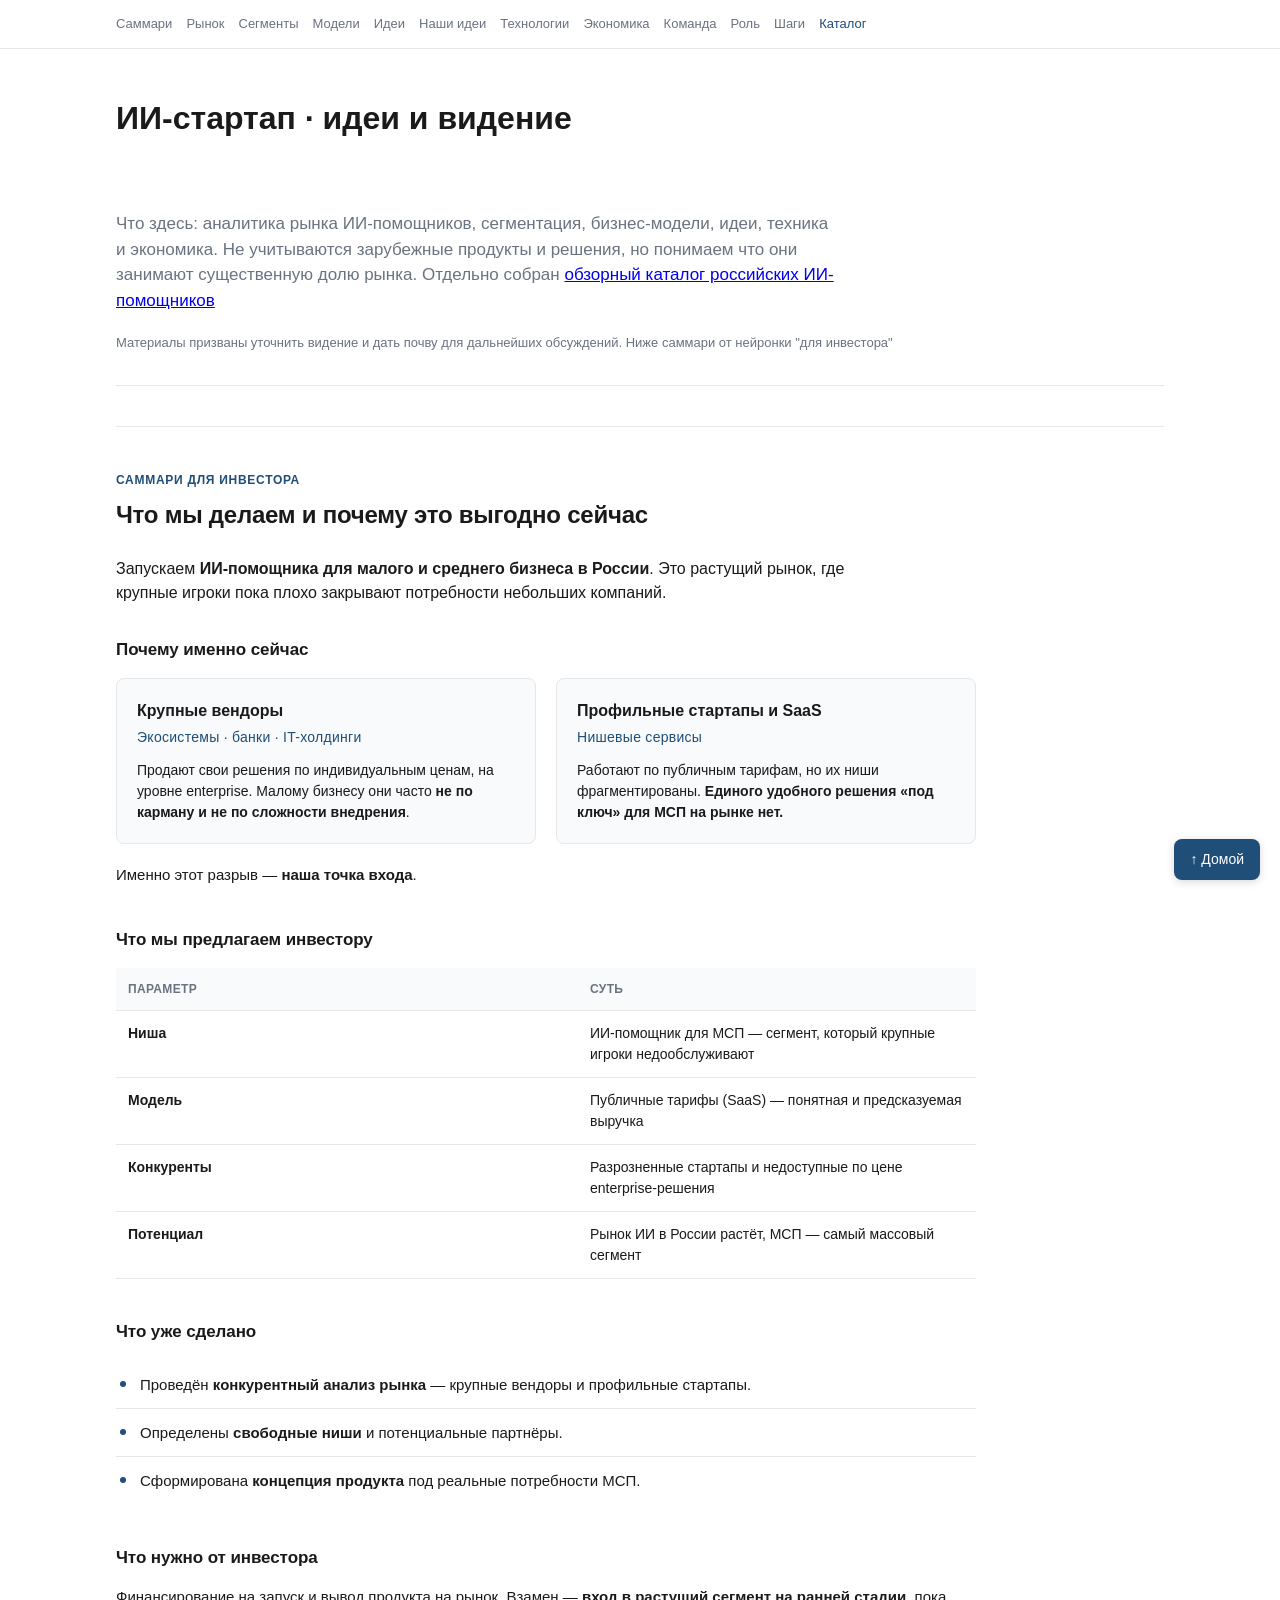
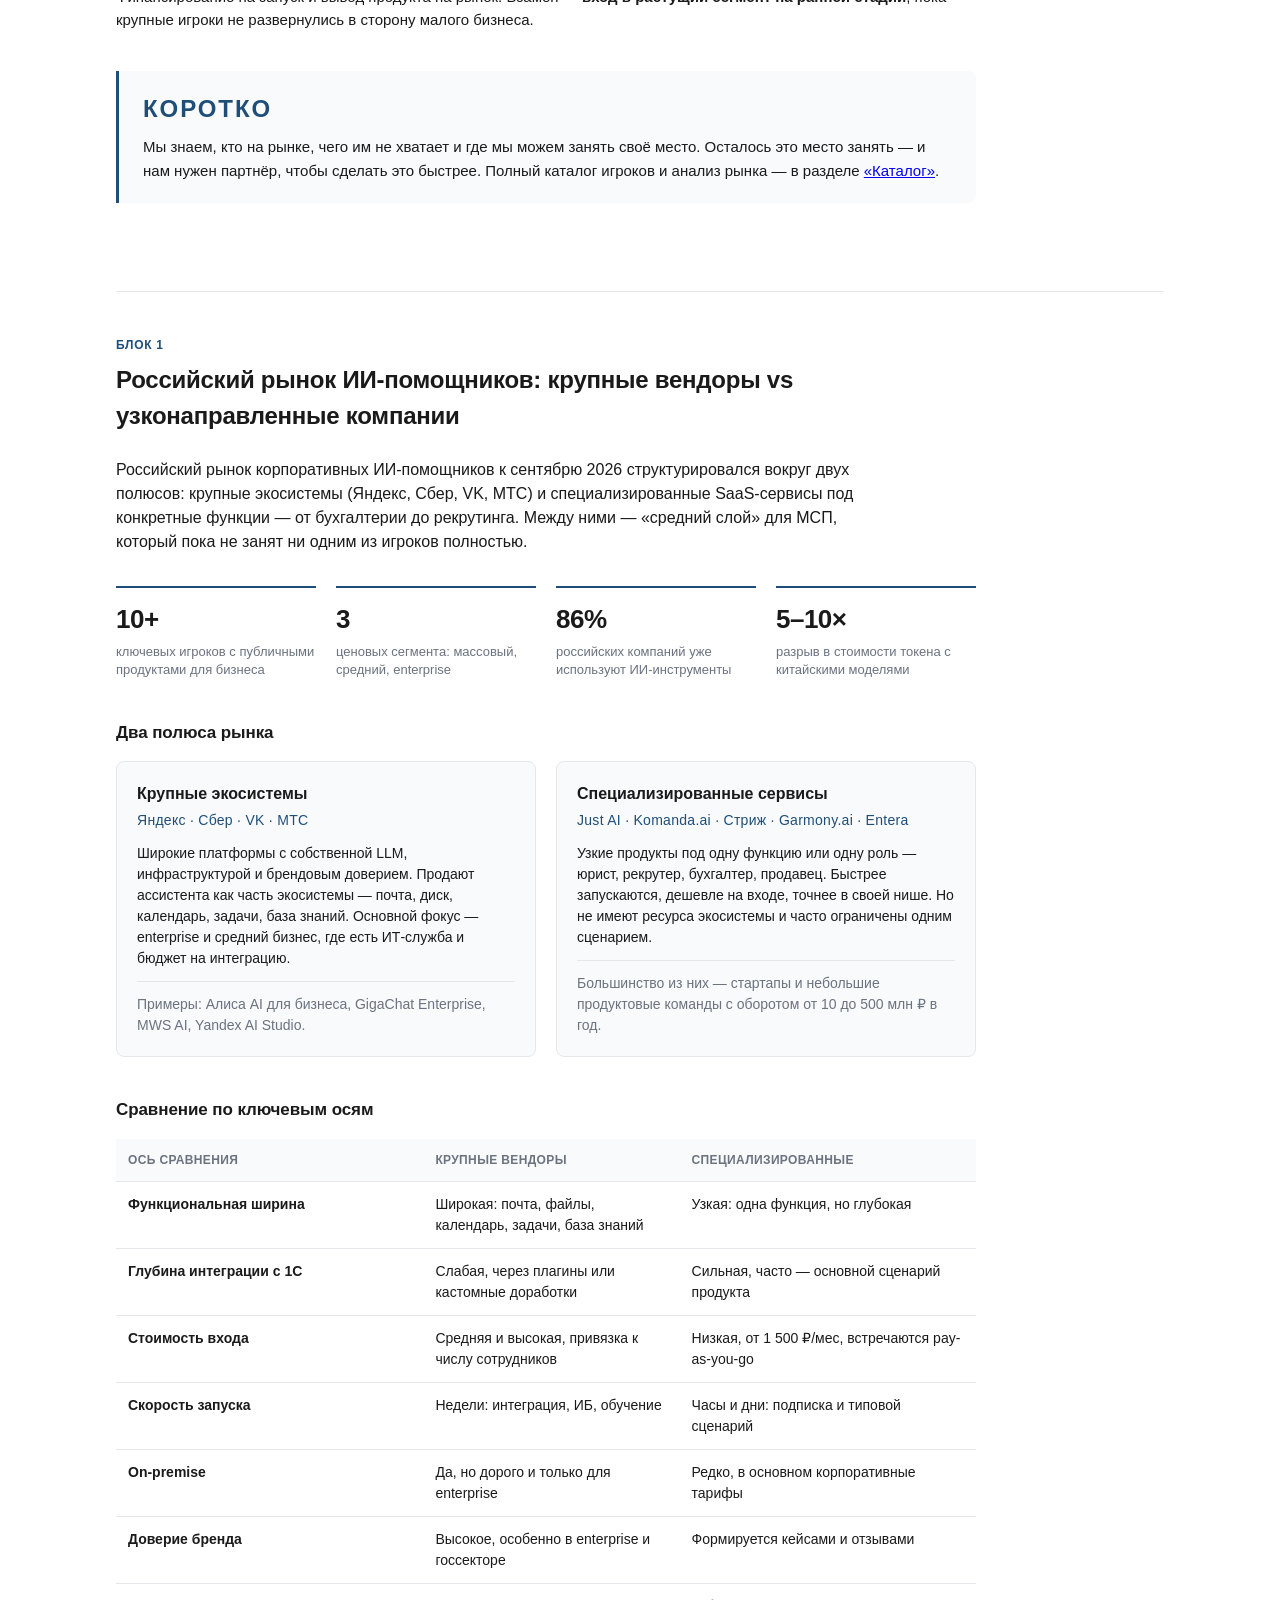
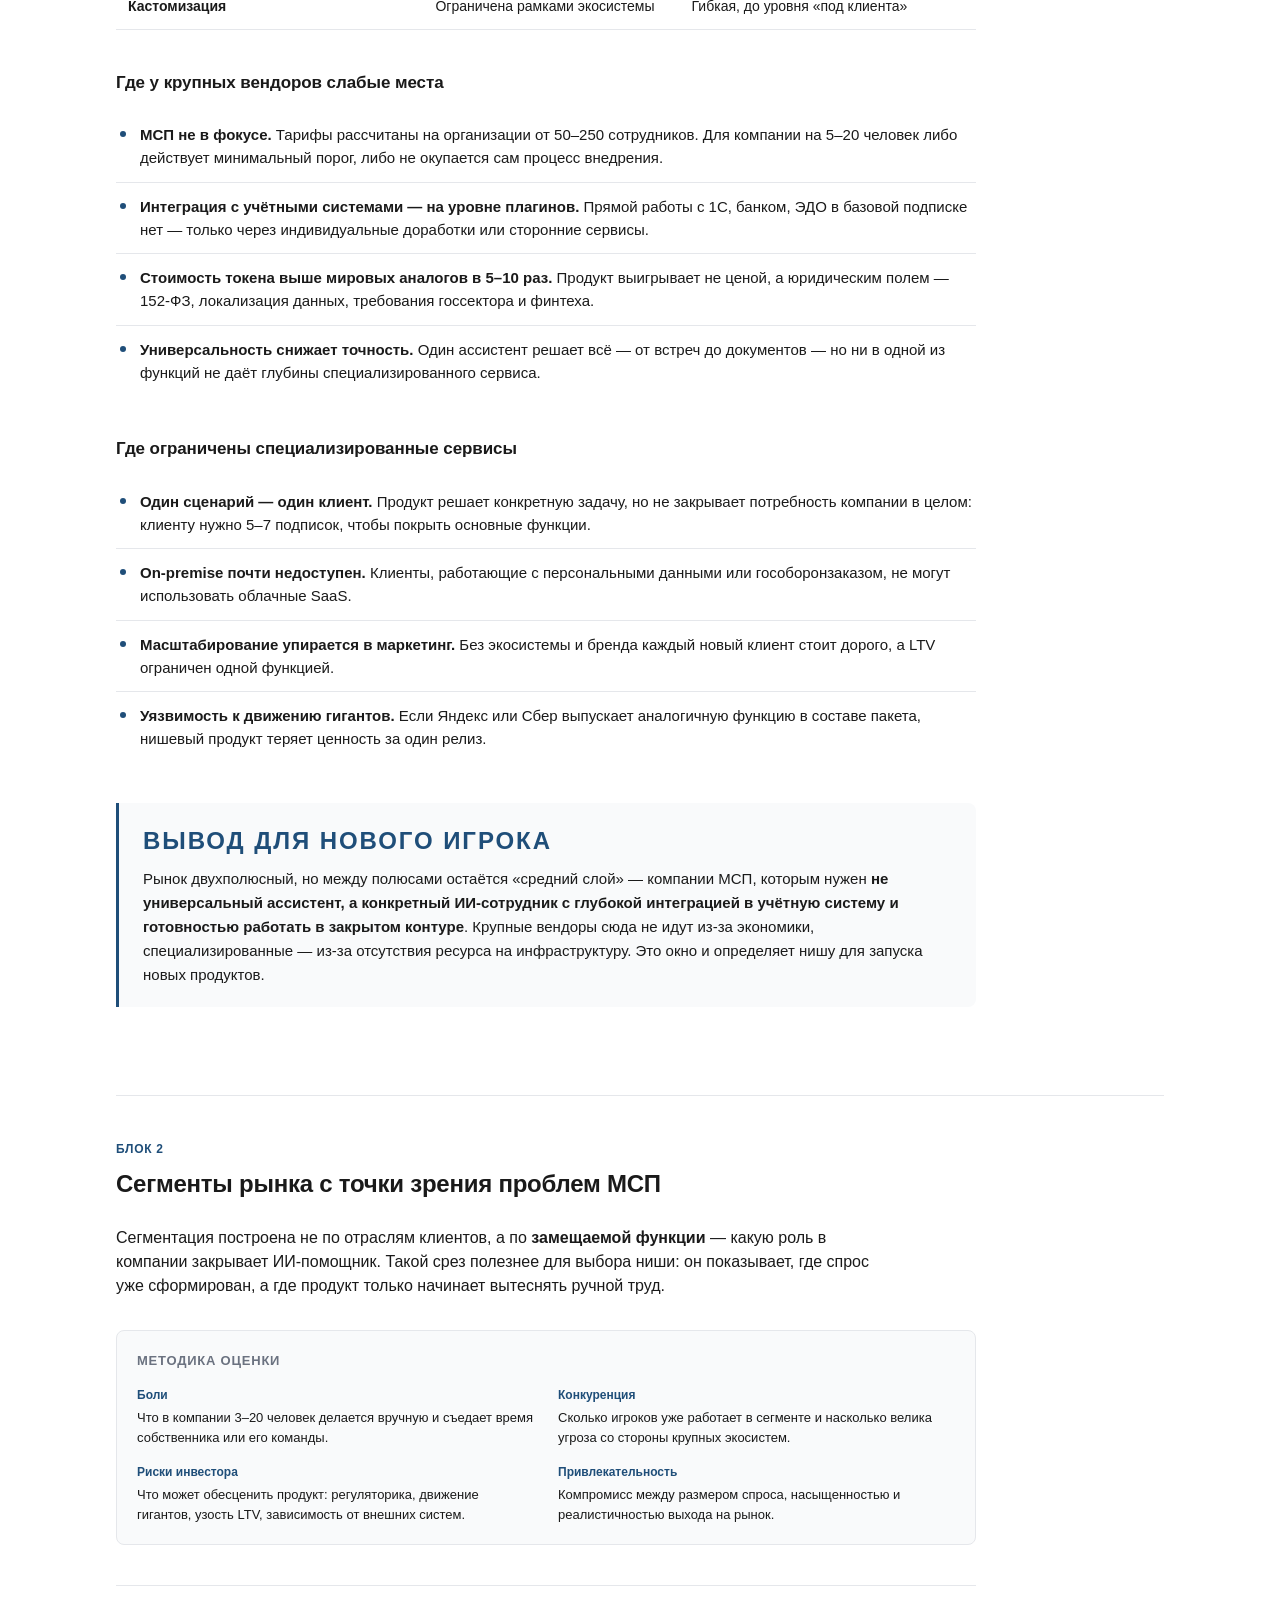
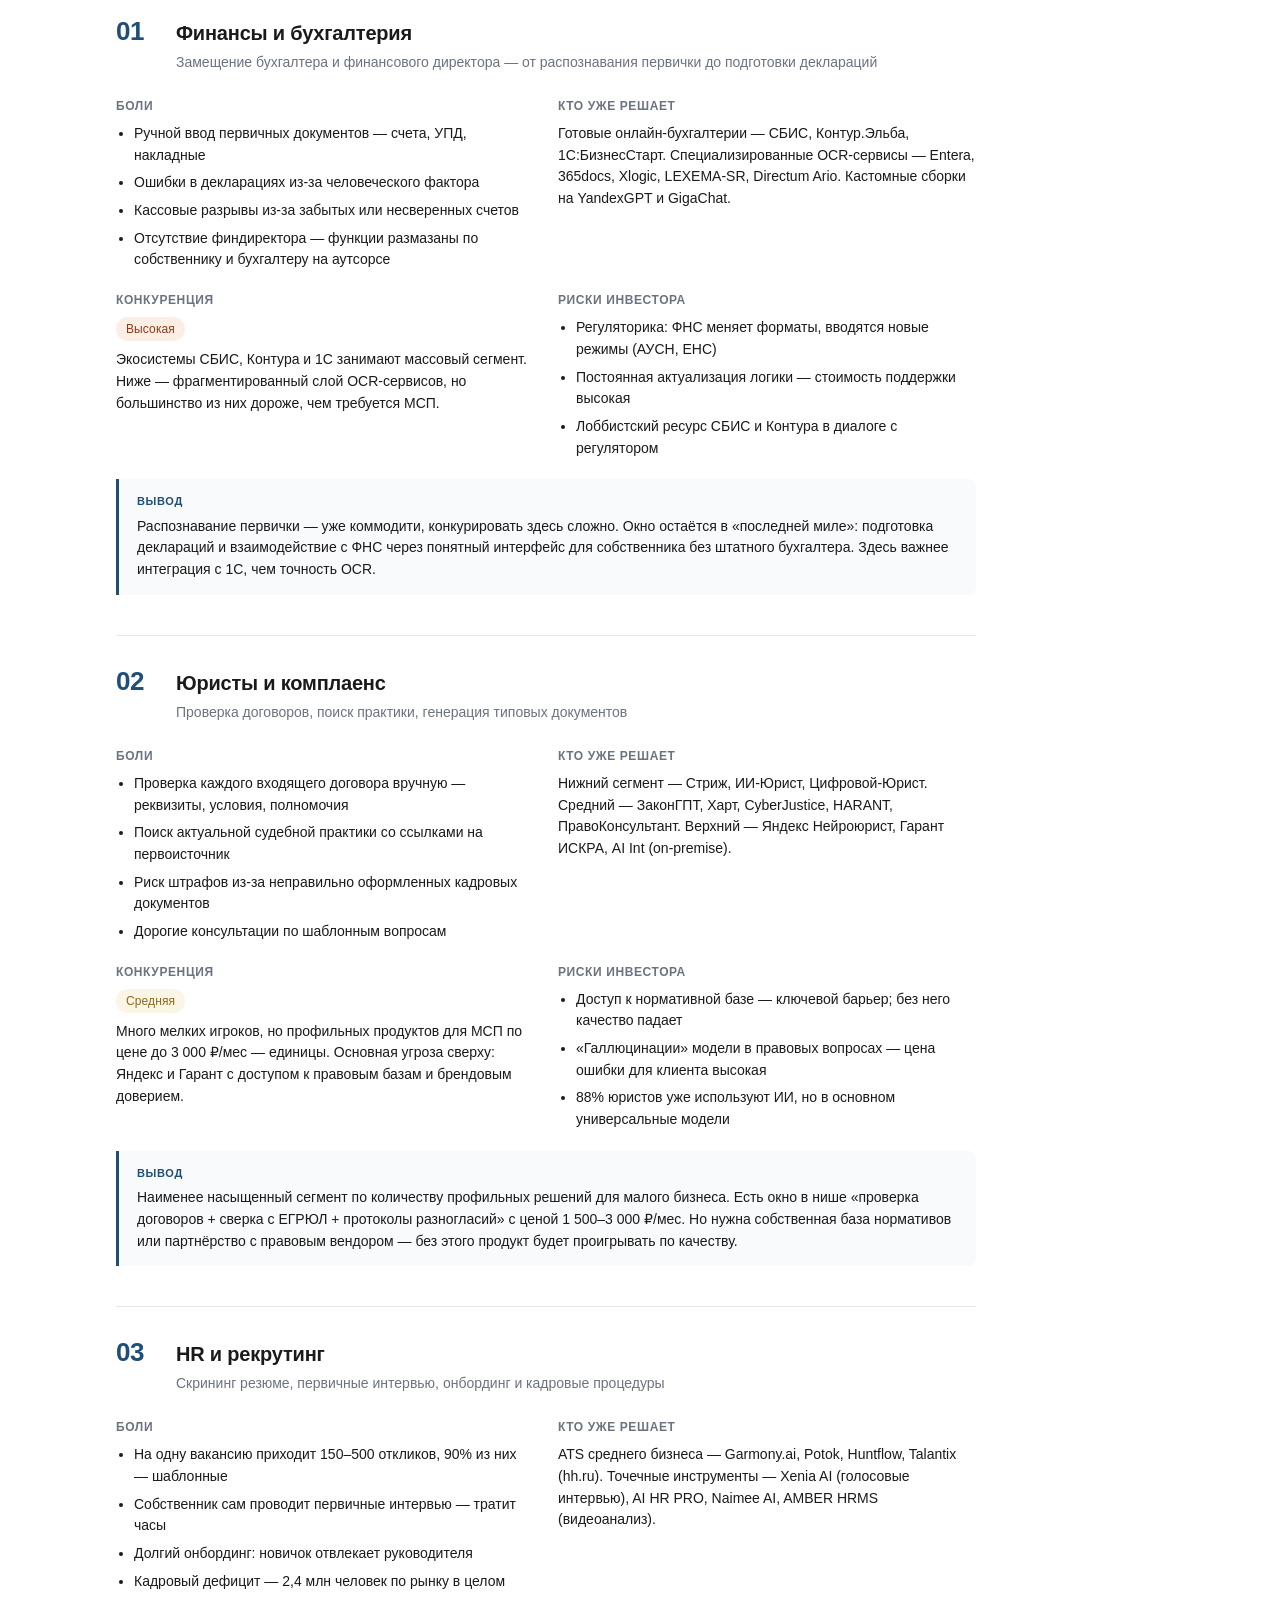
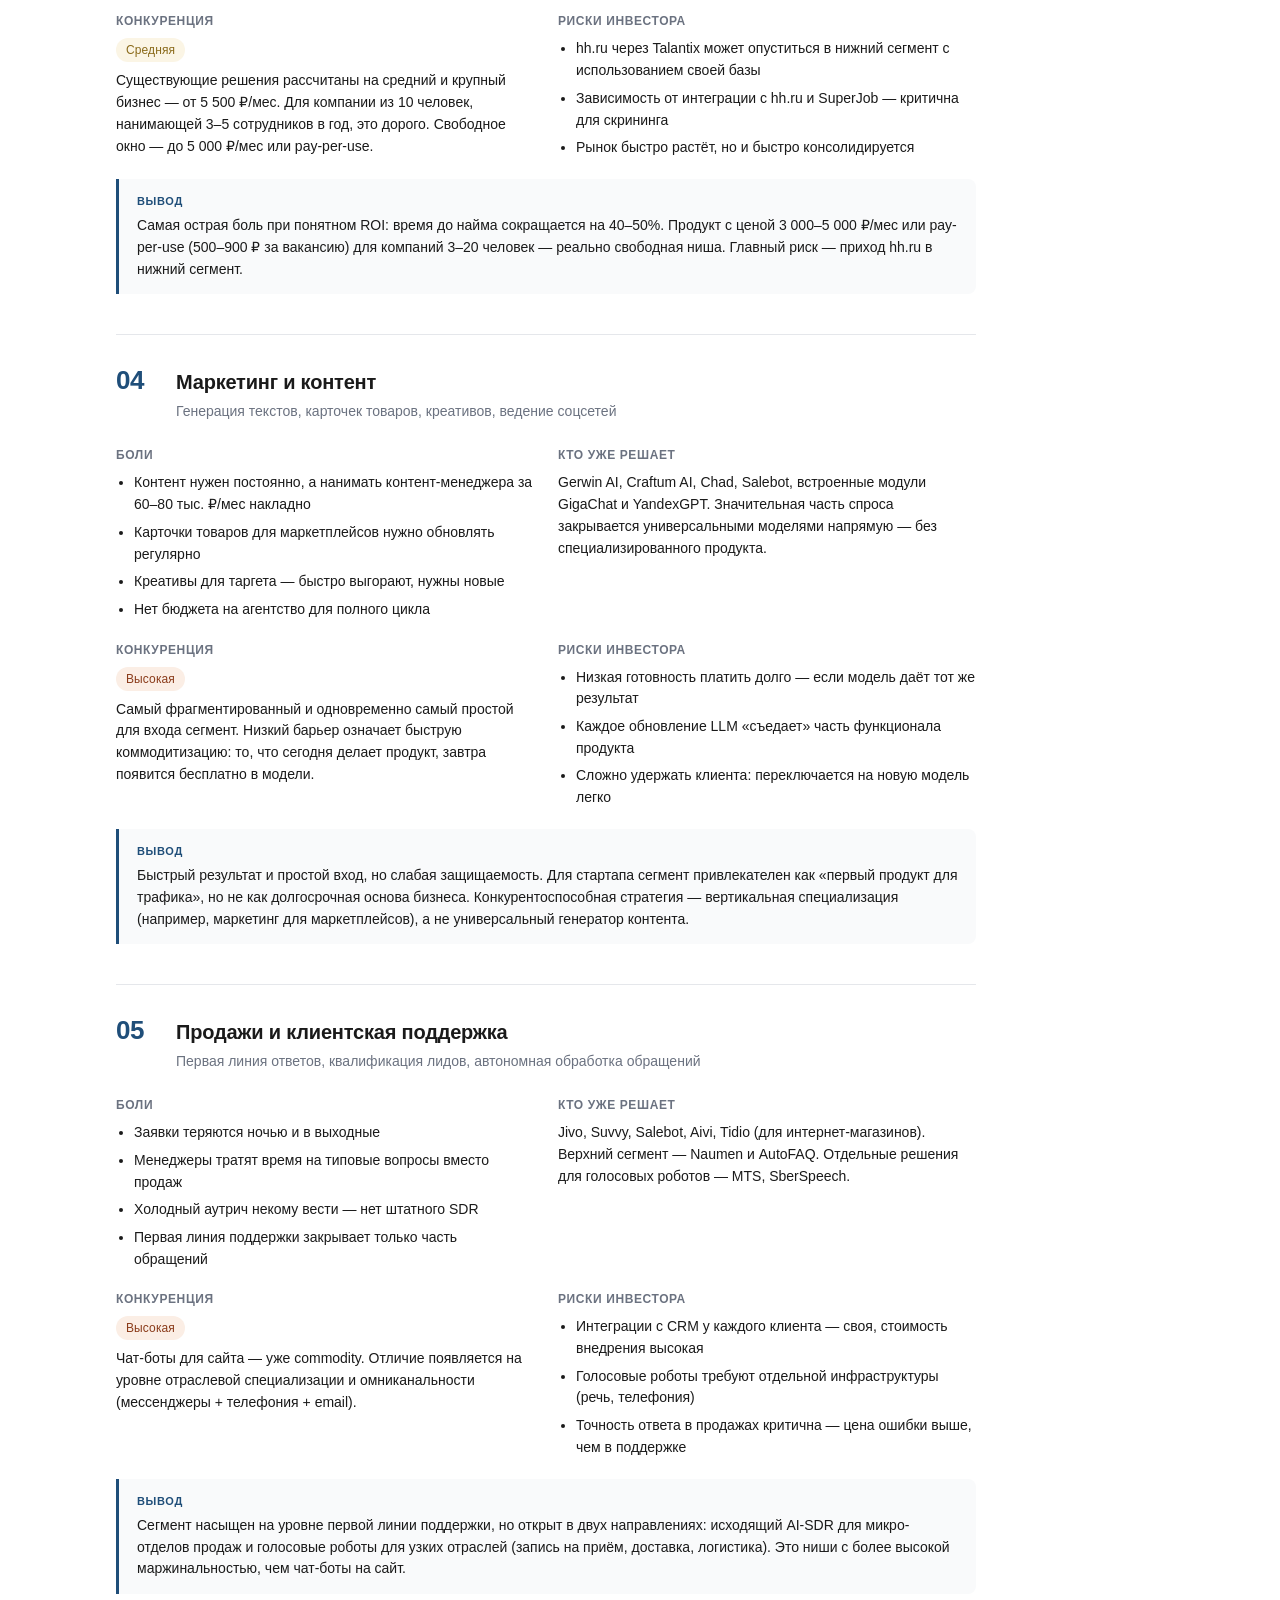
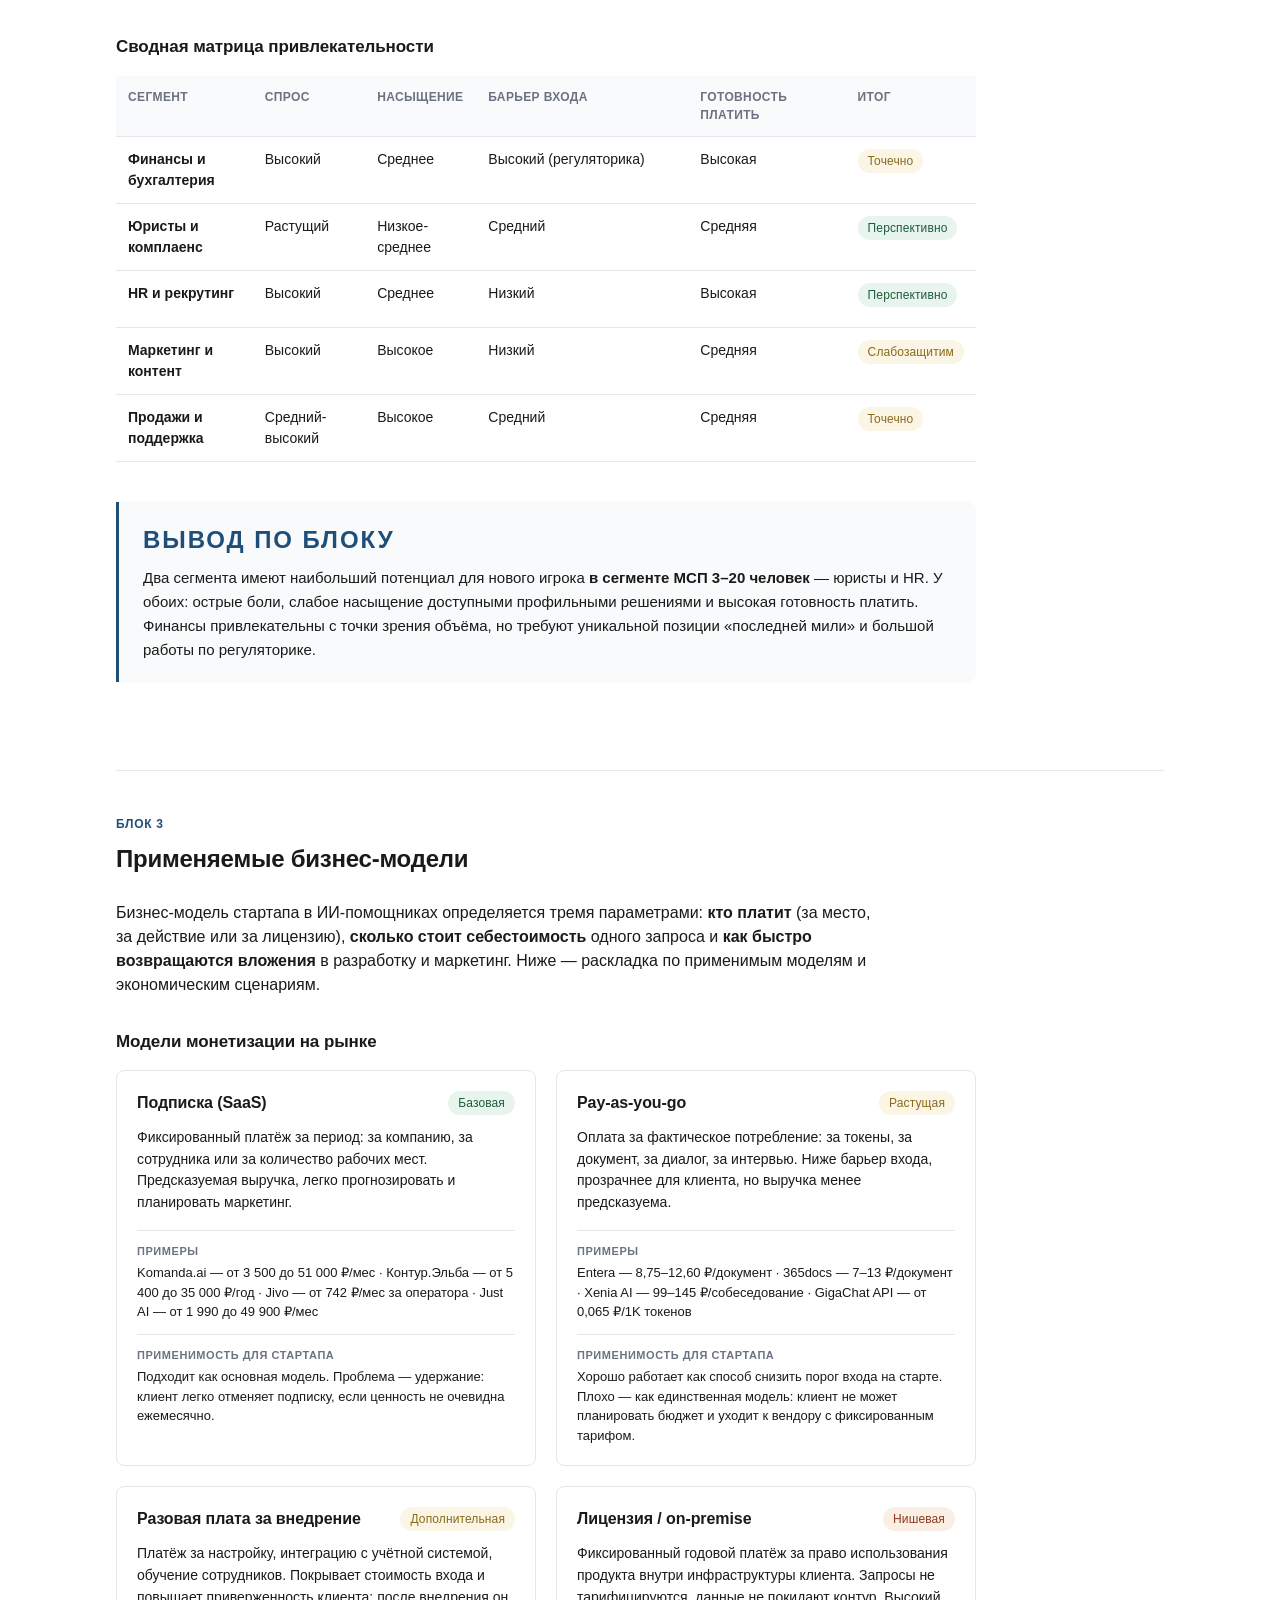
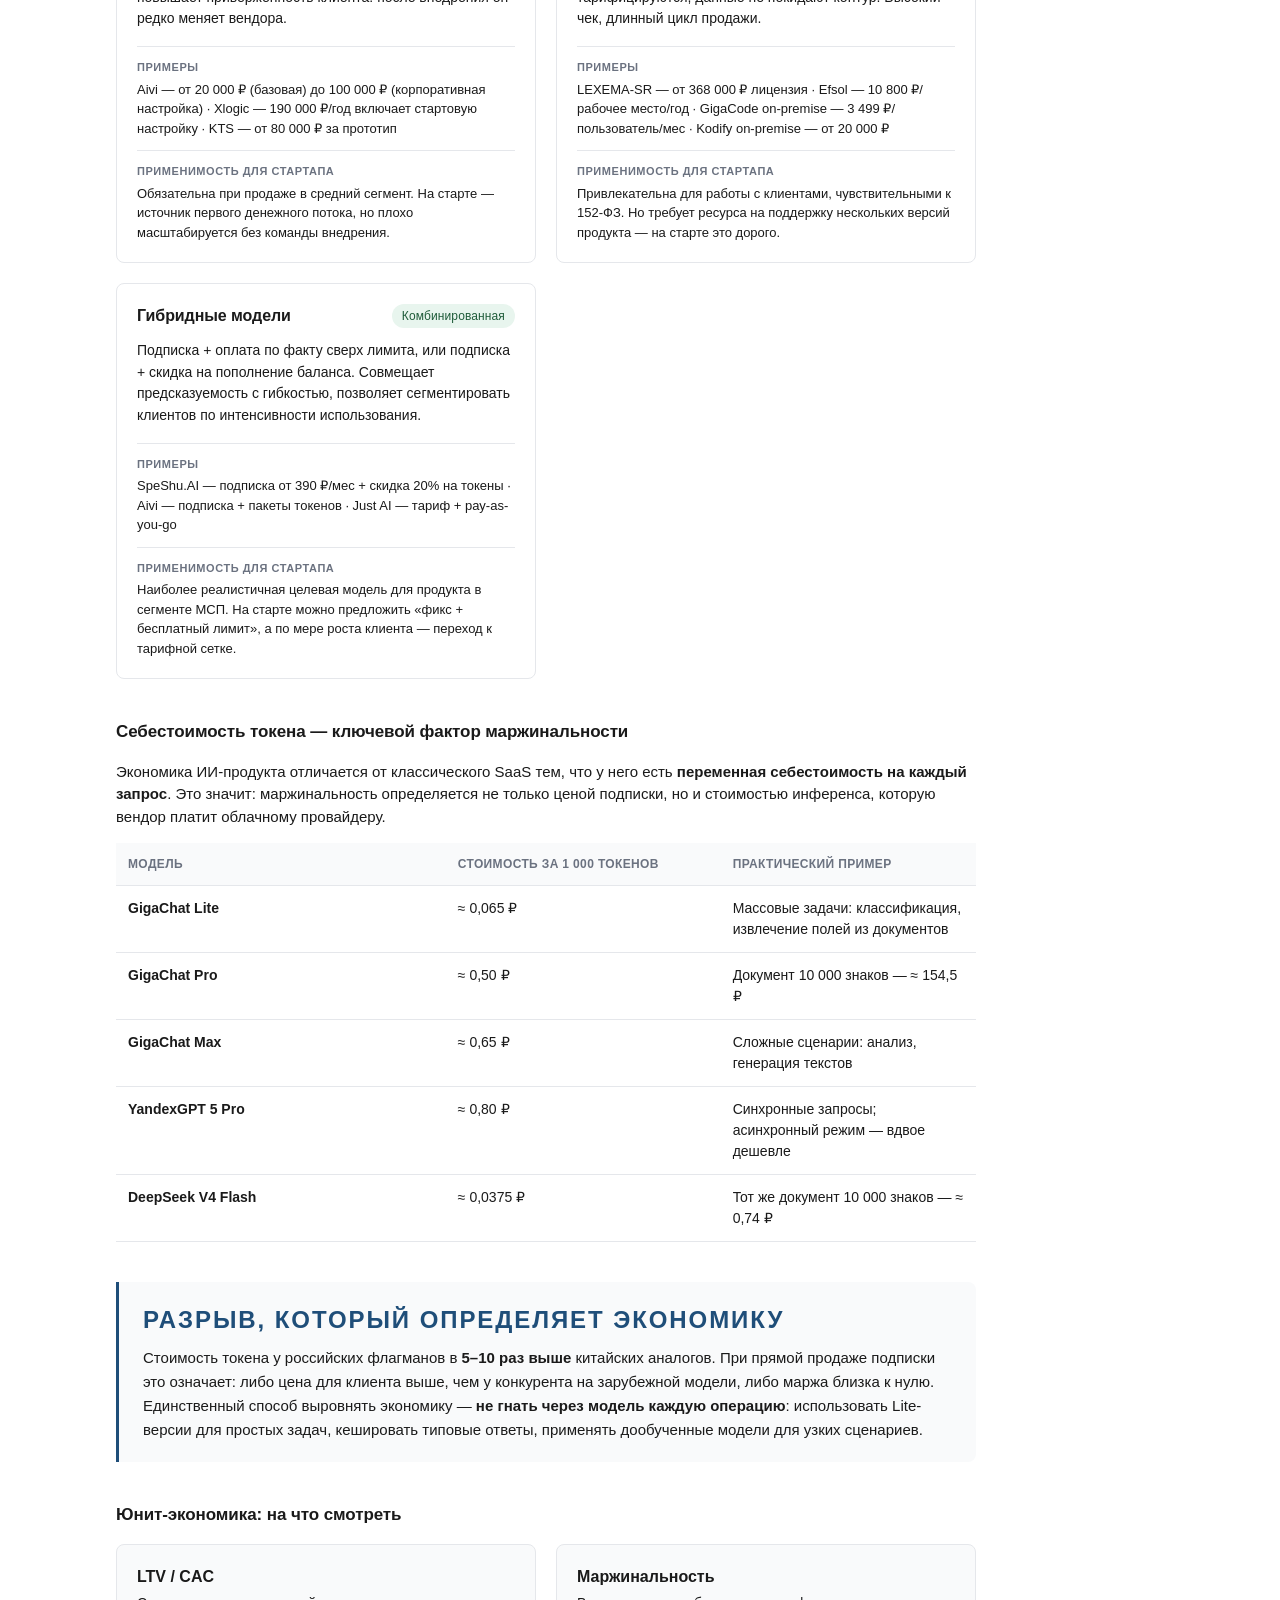
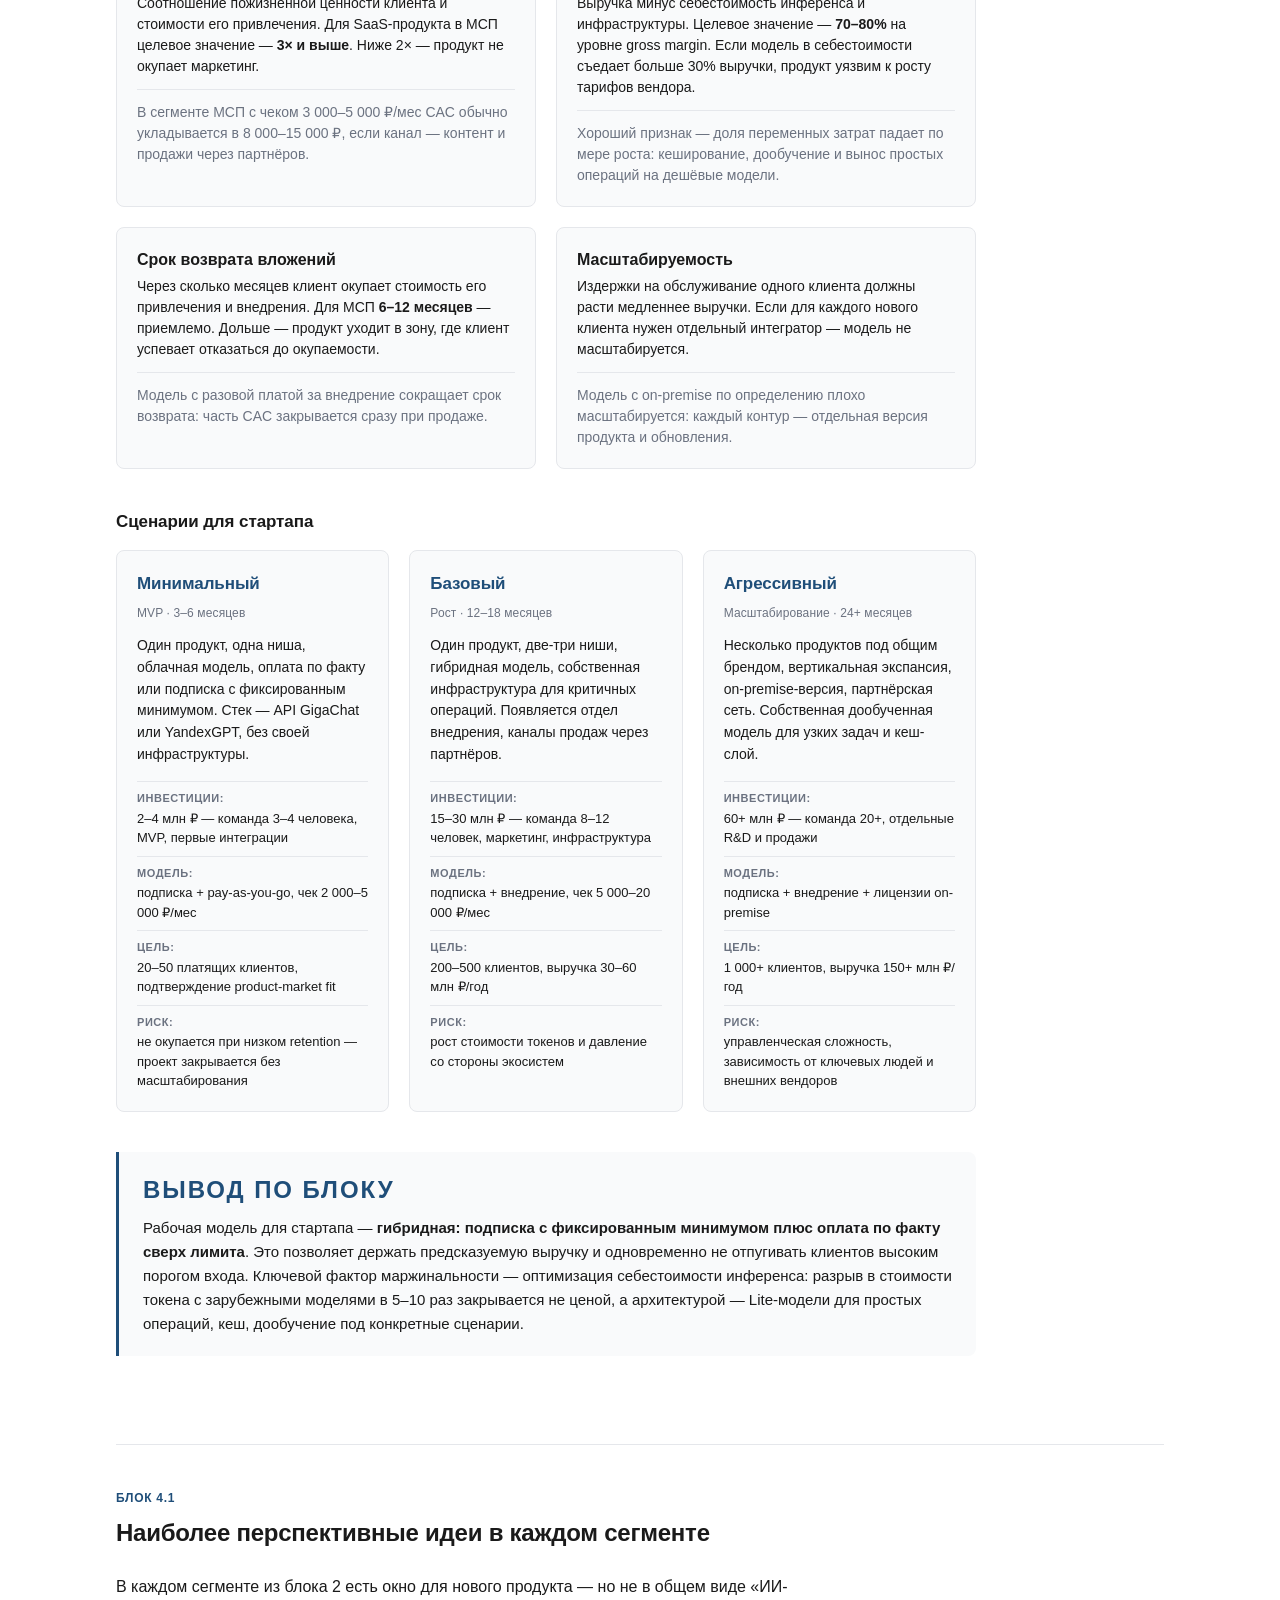
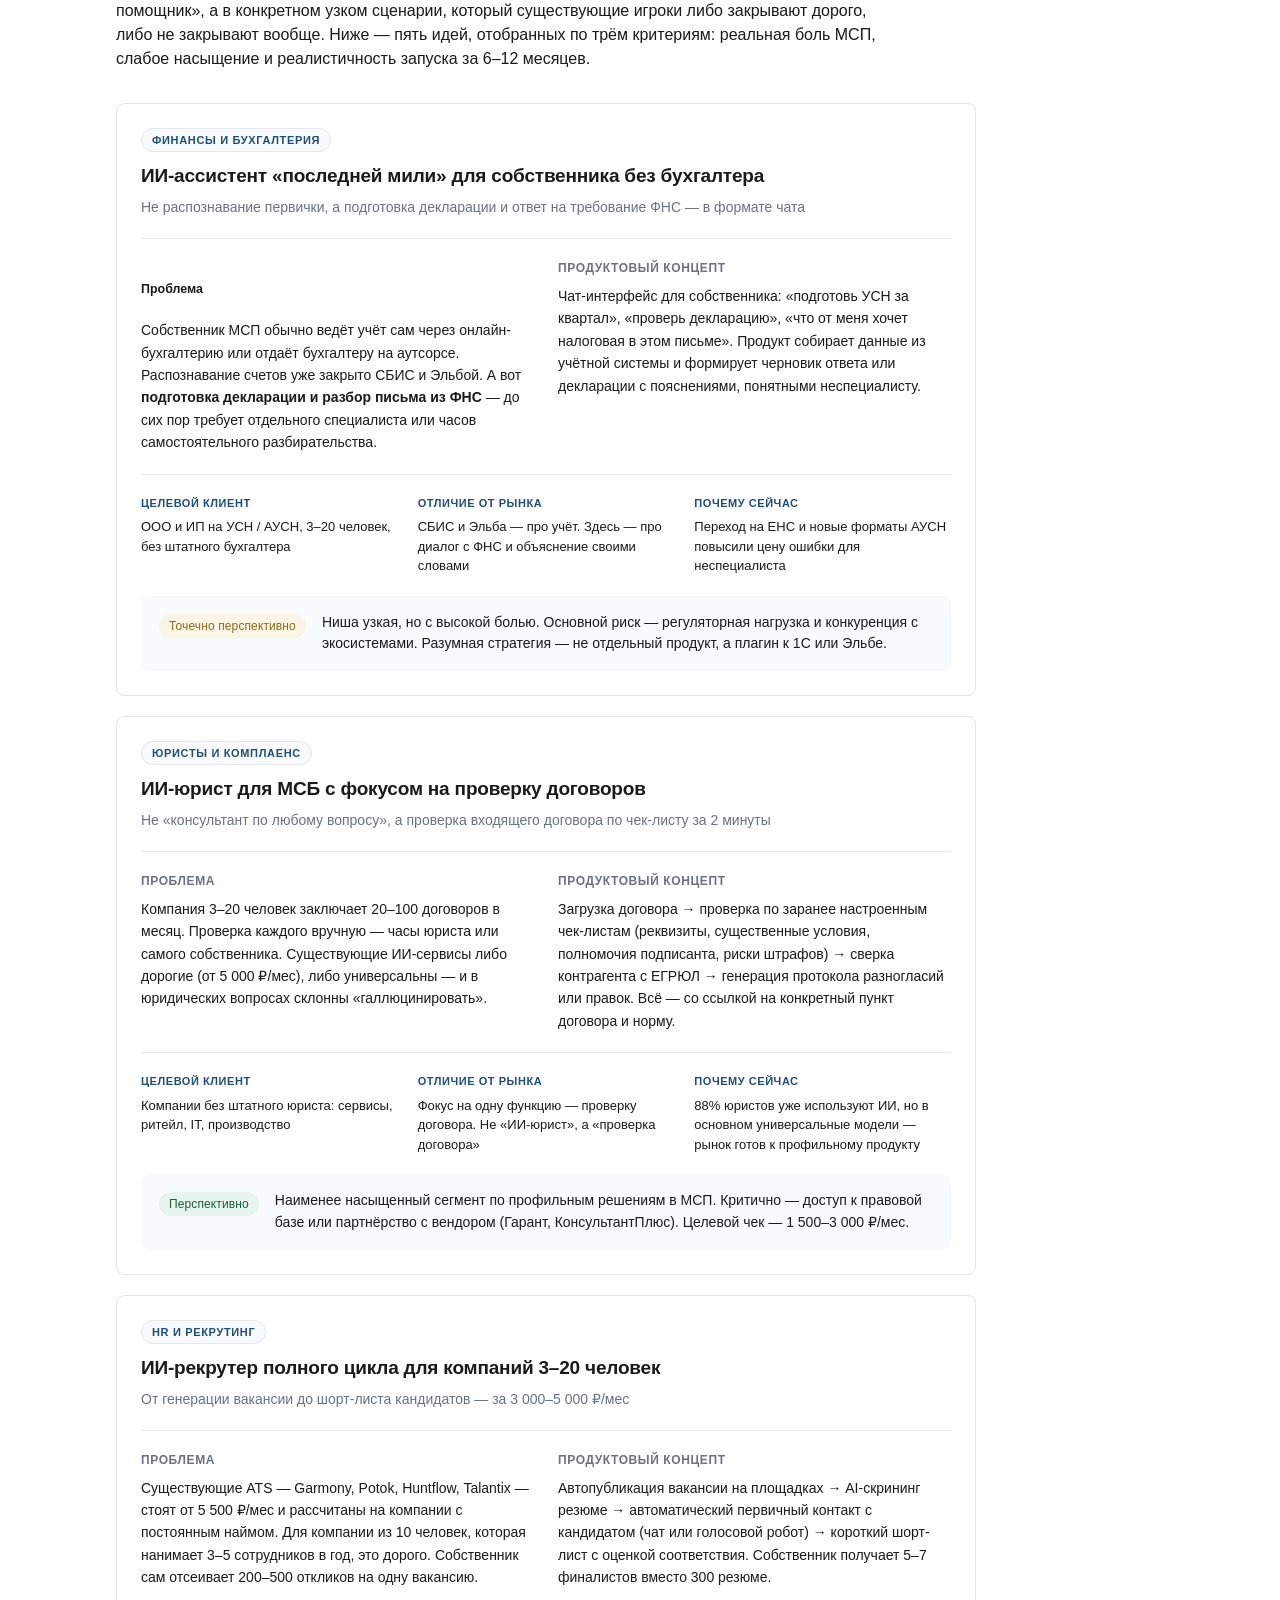
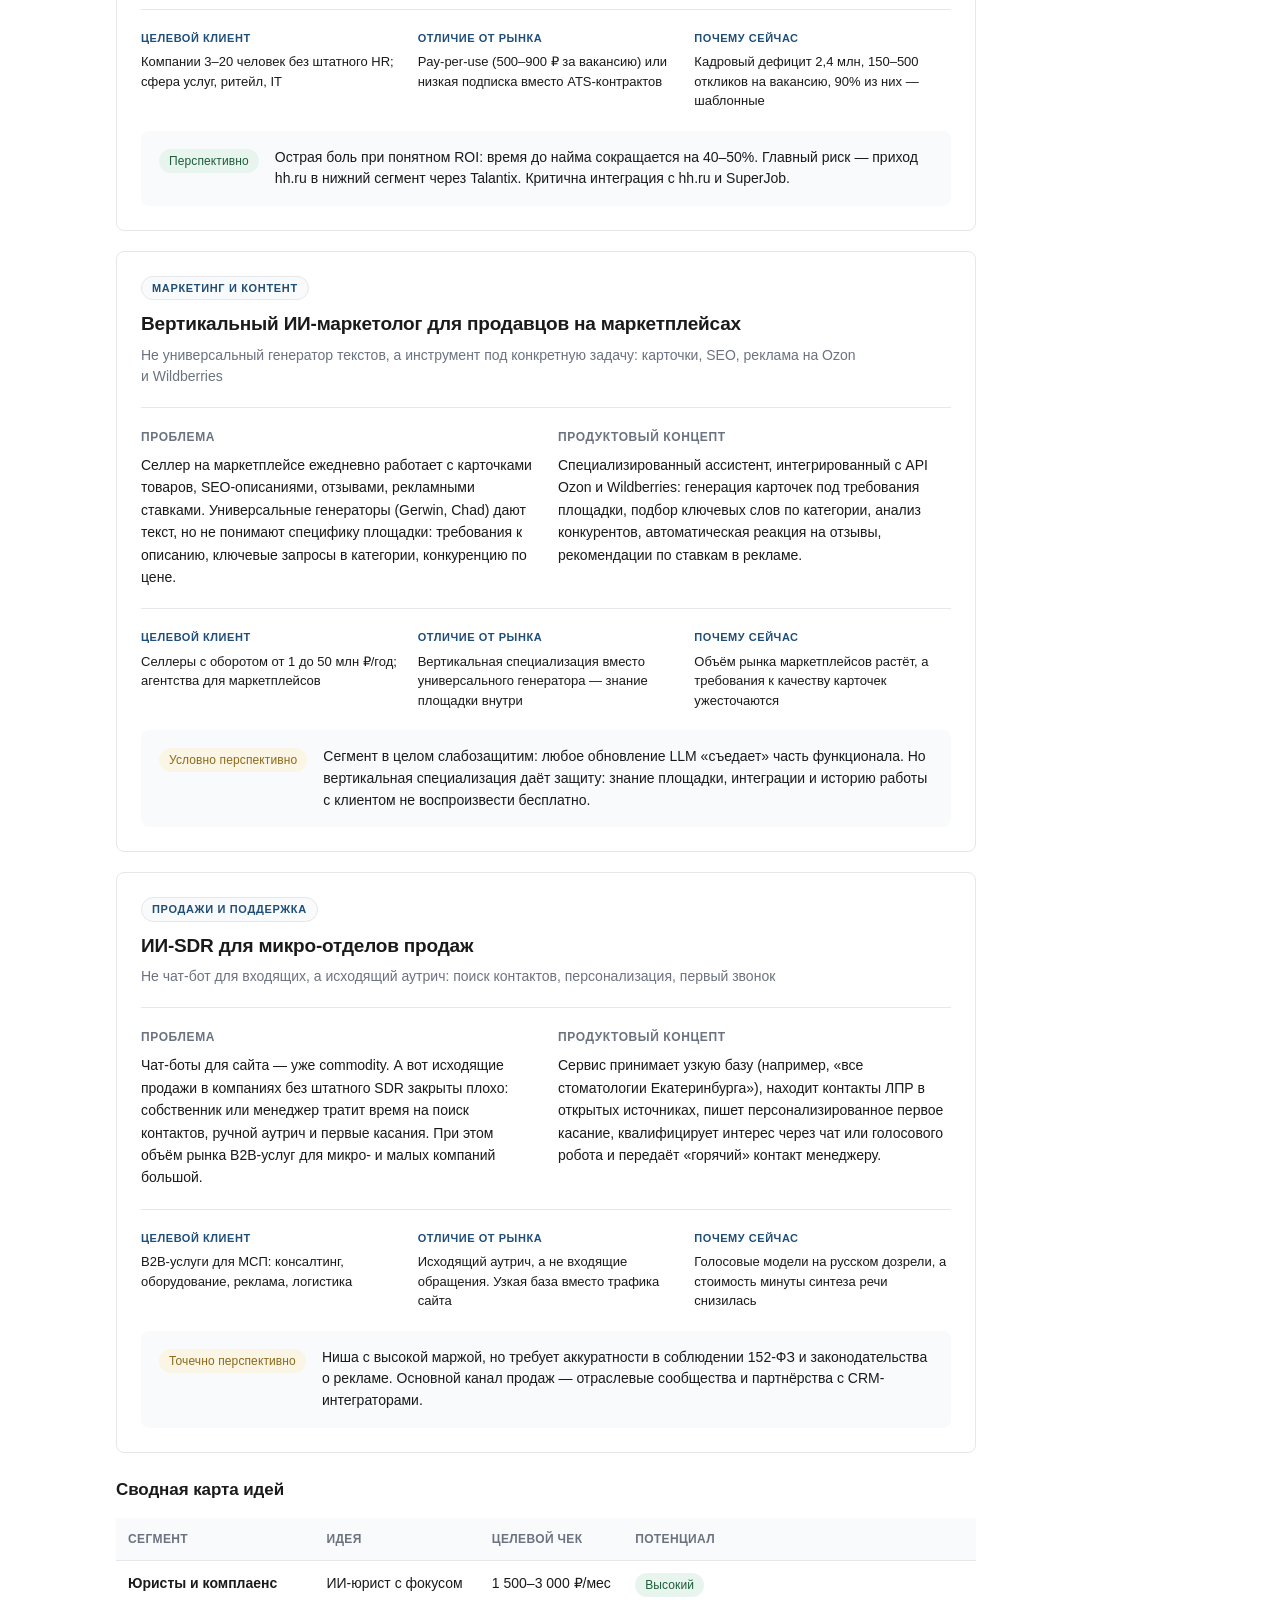
==== commit 9f301f20: "added summary" ====
--- a/index.html
+++ b/index.html
@@ -14,6 +14,7 @@
   <nav class="topnav">
     <div class="container topnav-inner">
       <div class="topnav-links">
+        <a href="#summary">Саммари</a>
         <a href="#block-1">Рынок</a>
         <a href="#block-2">Сегменты</a>
         <a href="#block-3">Модели</a>
@@ -37,8 +38,117 @@
     <section class="hero">
       <p class="lead">
         Что здесь: аналитика рынка ИИ-помощников, сегментация, бизнес-модели, идеи, техника и экономика. Не учитываются зарубежные продукты и решения, но понимаем что они занимают существенную долю рынка. Отдельно собран <a href="catalog.html">обзорный каталог российских ИИ-помощников</a></p>
-      <p class="hero-meta">Материалы призваны уточнить видение и дать почву для дальнейших обсуждений</p>
+      <p class="hero-meta">Материалы призваны уточнить видение и дать почву для дальнейших обсуждений. Ниже саммари от нейронки "для инвестора"</p>
     </section>
+
+<section id="summary" class="block">
+  <div class="block-header">
+    <span class="block-num">Саммари для инвестора</span>
+    <h2>Что мы делаем и почему это выгодно сейчас</h2>
+  </div>
+  <div class="block-body">
+
+    <p class="lead">
+      Запускаем <strong>ИИ-помощника для малого и среднего бизнеса
+      в России</strong>. Это растущий рынок, где крупные игроки пока
+      плохо закрывают потребности небольших компаний.
+    </p>
+
+    <h3 class="subsection">Почему именно сейчас</h3>
+
+    <div class="two-col">
+      <div class="card">
+        <h4>Крупные вендоры</h4>
+        <p class="card-tagline">Экосистемы · банки · IT-холдинги</p>
+        <p>
+          Продают свои решения по индивидуальным ценам, на уровне
+          enterprise. Малому бизнесу они часто <strong>не по карману
+          и не по сложности внедрения</strong>.
+        </p>
+      </div>
+      <div class="card">
+        <h4>Профильные стартапы и SaaS</h4>
+        <p class="card-tagline">Нишевые сервисы</p>
+        <p>
+          Работают по публичным тарифам, но их ниши фрагментированы.
+          <strong>Единого удобного решения «под ключ» для МСП
+          на рынке нет.</strong>
+        </p>
+      </div>
+    </div>
+
+    <p style="margin-top: 20px;">
+      Именно этот разрыв — <strong>наша точка входа</strong>.
+    </p>
+
+    <h3 class="subsection">Что мы предлагаем инвестору</h3>
+
+    <div class="table-wrap">
+      <table class="catalog-table">
+        <thead>
+          <tr>
+            <th>Параметр</th>
+            <th>Суть</th>
+          </tr>
+        </thead>
+        <tbody>
+          <tr>
+            <td data-label="Параметр"><strong>Ниша</strong></td>
+            <td data-label="Суть">ИИ-помощник для МСП — сегмент, который крупные игроки недообслуживают</td>
+          </tr>
+          <tr>
+            <td data-label="Параметр"><strong>Модель</strong></td>
+            <td data-label="Суть">Публичные тарифы (SaaS) — понятная и предсказуемая выручка</td>
+          </tr>
+          <tr>
+            <td data-label="Параметр"><strong>Конкуренты</strong></td>
+            <td data-label="Суть">Разрозненные стартапы и недоступные по цене enterprise-решения</td>
+          </tr>
+          <tr>
+            <td data-label="Параметр"><strong>Потенциал</strong></td>
+            <td data-label="Суть">Рынок ИИ в России растёт, МСП — самый массовый сегмент</td>
+          </tr>
+        </tbody>
+      </table>
+    </div>
+
+    <h3 class="subsection">Что уже сделано</h3>
+
+    <ul class="point-list">
+      <li>
+        Проведён <strong>конкурентный анализ рынка</strong> — крупные
+        вендоры и профильные стартапы.
+      </li>
+      <li>
+        Определены <strong>свободные ниши</strong> и потенциальные
+        партнёры.
+      </li>
+      <li>
+        Сформирована <strong>концепция продукта</strong> под реальные
+        потребности МСП.
+      </li>
+    </ul>
+
+    <h3 class="subsection">Что нужно от инвестора</h3>
+
+    <p>
+      Финансирование на запуск и вывод продукта на рынок. Взамен —
+      <strong>вход в растущий сегмент на ранней стадии</strong>, пока
+      крупные игроки не развернулись в сторону малого бизнеса.
+    </p>
+
+    <div class="insight">
+      <span class="insight-label">Коротко</span>
+      <p>
+        Мы знаем, кто на рынке, чего им не хватает и где мы можем
+        занять своё место. Осталось это место занять — и нам нужен
+        партнёр, чтобы сделать это быстрее. Полный каталог игроков
+        и анализ рынка — в разделе <a href="catalog.html">«Каталог»</a>.
+      </p>
+    </div>
+
+  </div>
+</section>
 
     <!-- БЛОК 1 -->
     <section id="block-1" class="block">
@@ -2763,10 +2873,10 @@
   <div class="insight">
     <span class="insight-label">Что нужно порешать ASAP</span>
     <p>
-      <li><strong>Готовность запустить стартап</strong> в ближайшие недели.</li>
+      <li><strong>Готовность запустить стартап</strong> в ближайшие недели под реализацию конкретных идей.</li>
       <li><strong>Согласование развилки</strong> по режиму развёртывания на первое время:
       SaaS или закрытый контур — от этого зависит бюджет и сроки.</li>
-      <li><strong>Подтверждение формата участия</strong> основателя
+      <li><strong>Подтвердить формат участия</strong> основателя
       в роли CPO part-time с выделенным Operations Lead.</li>
     </p>
   </div>
